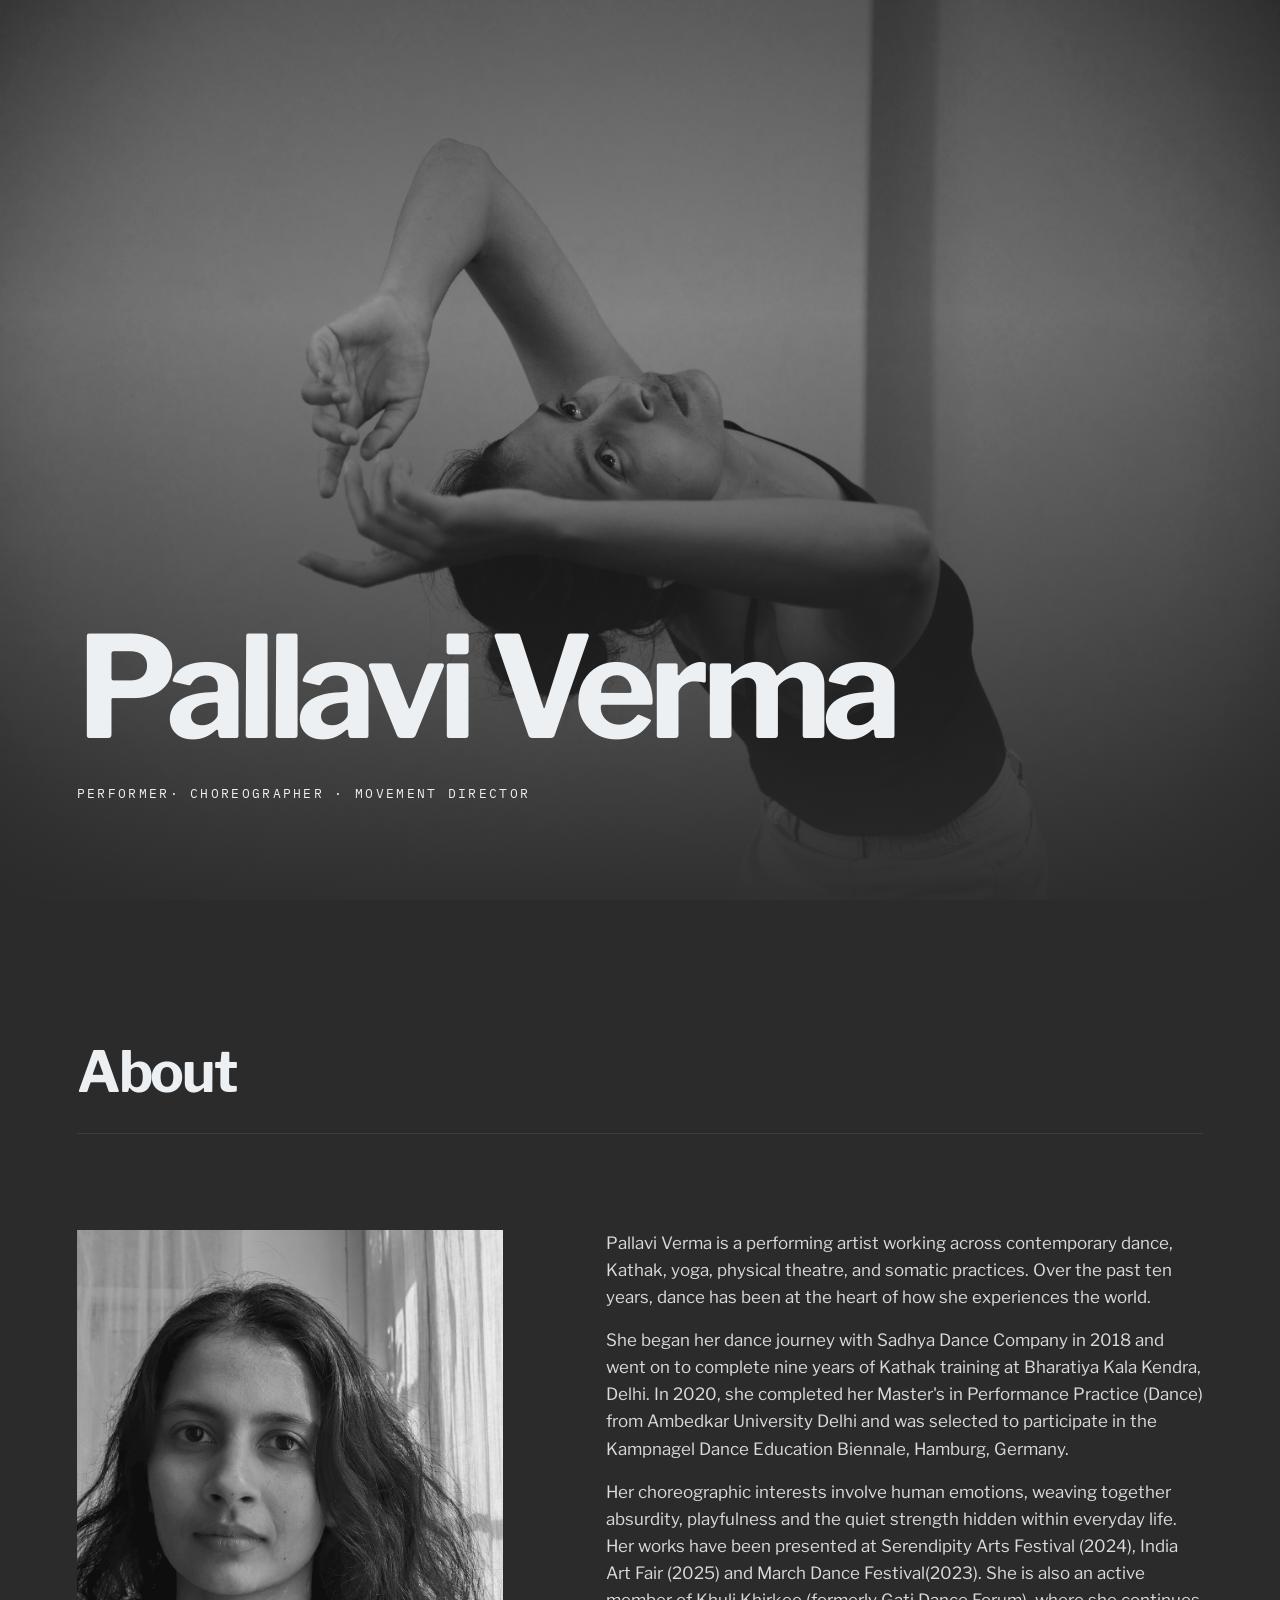
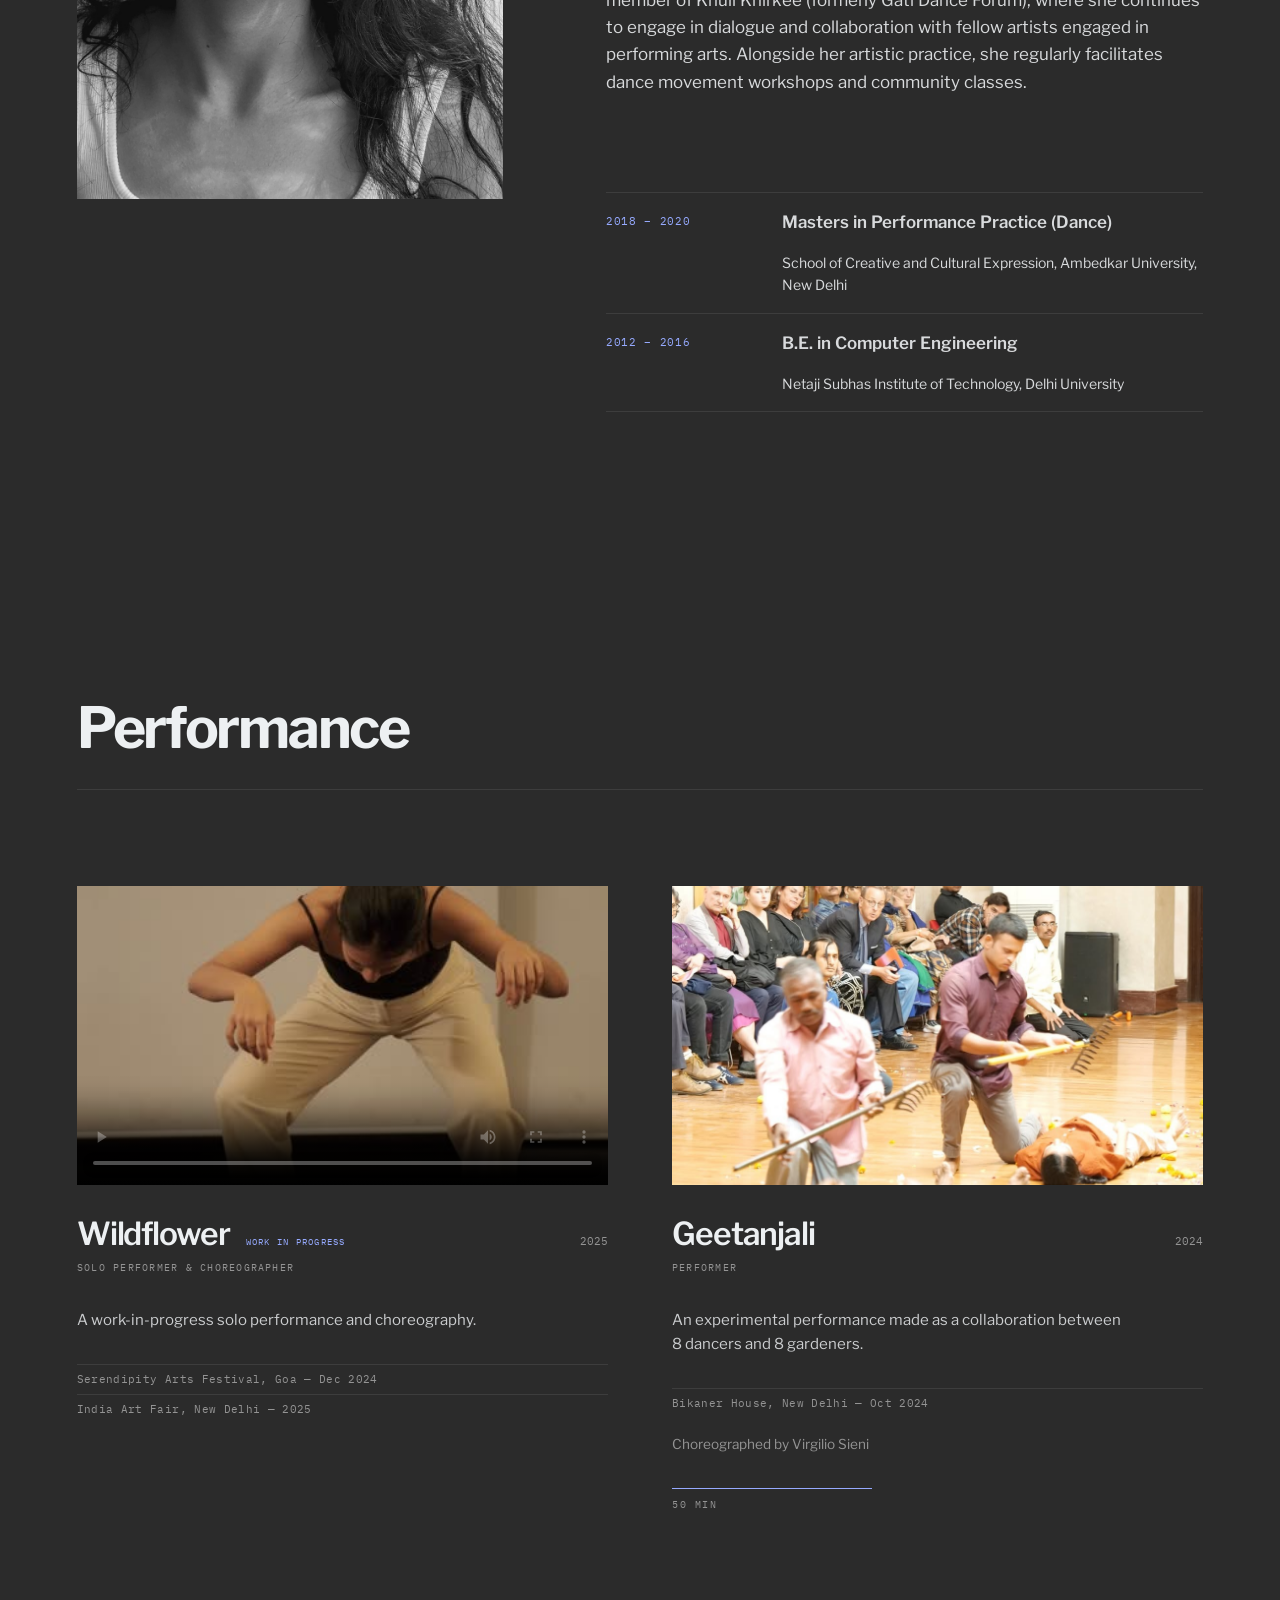
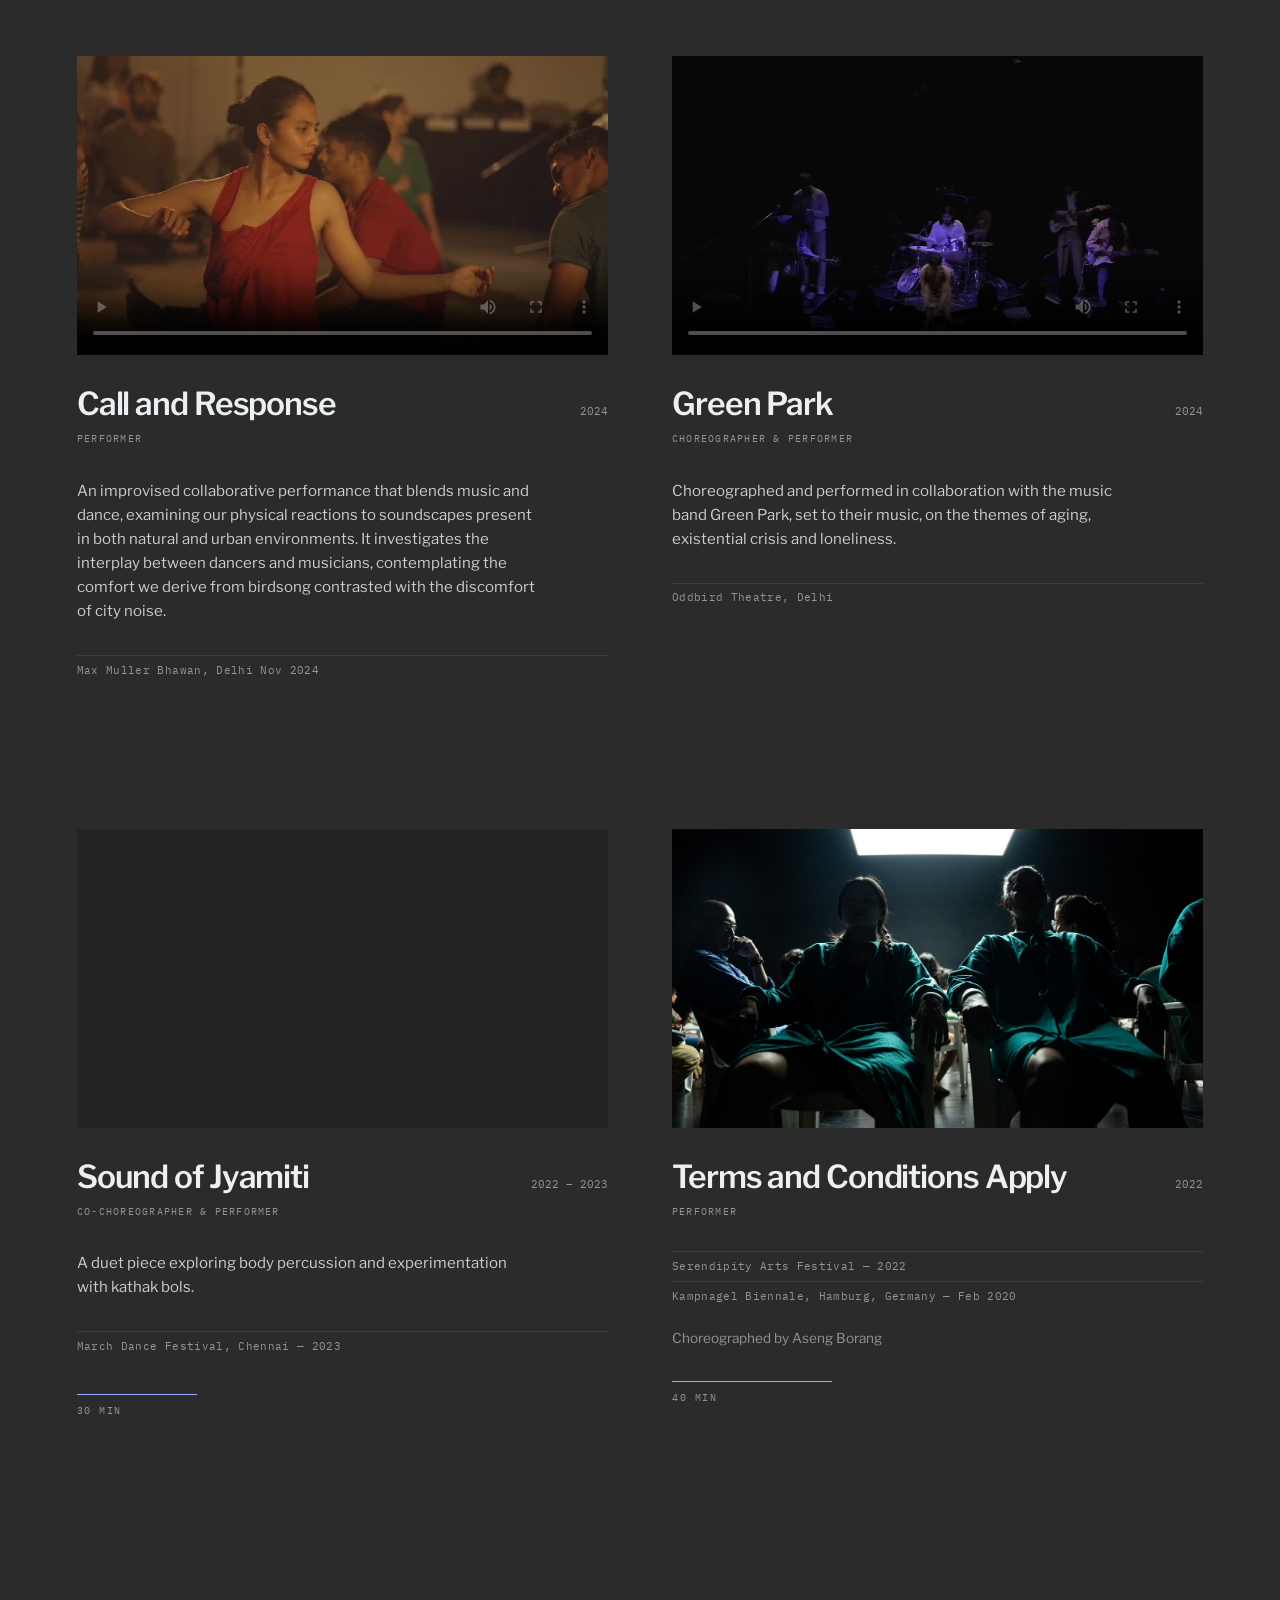
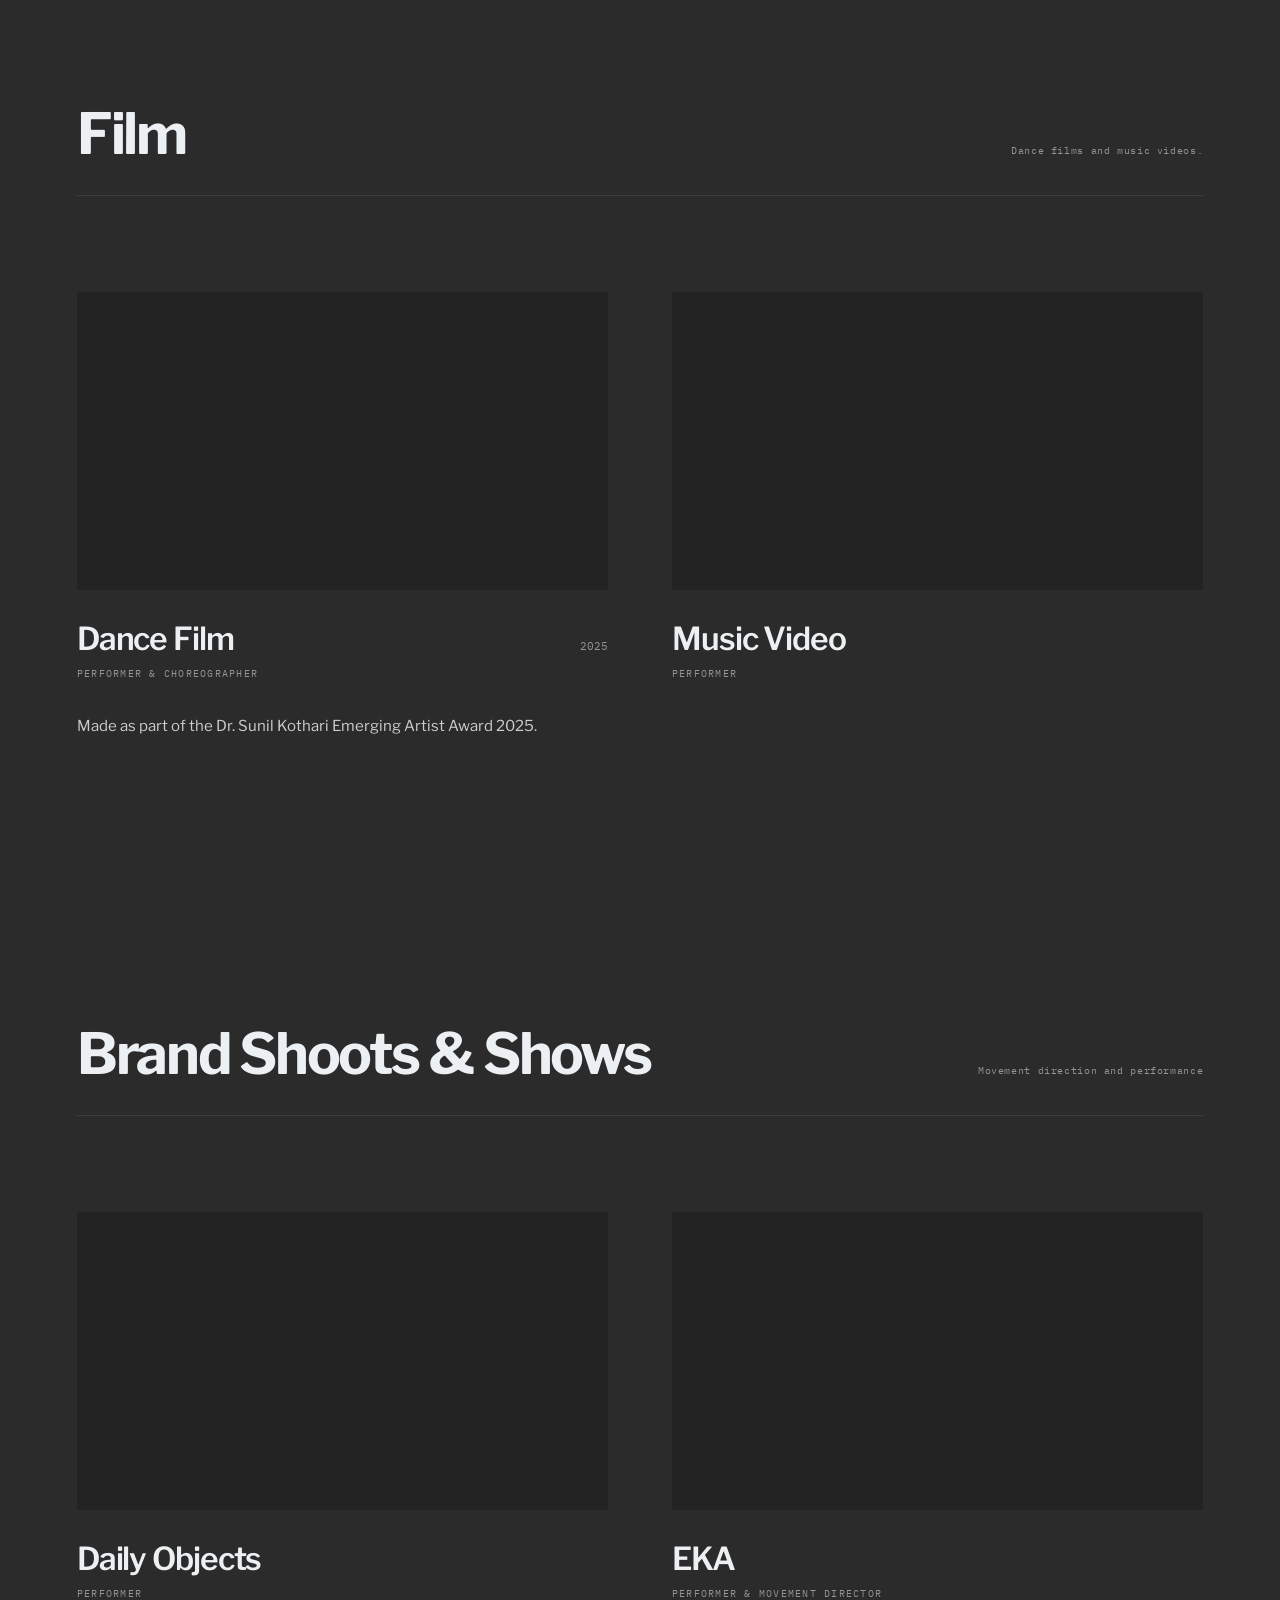
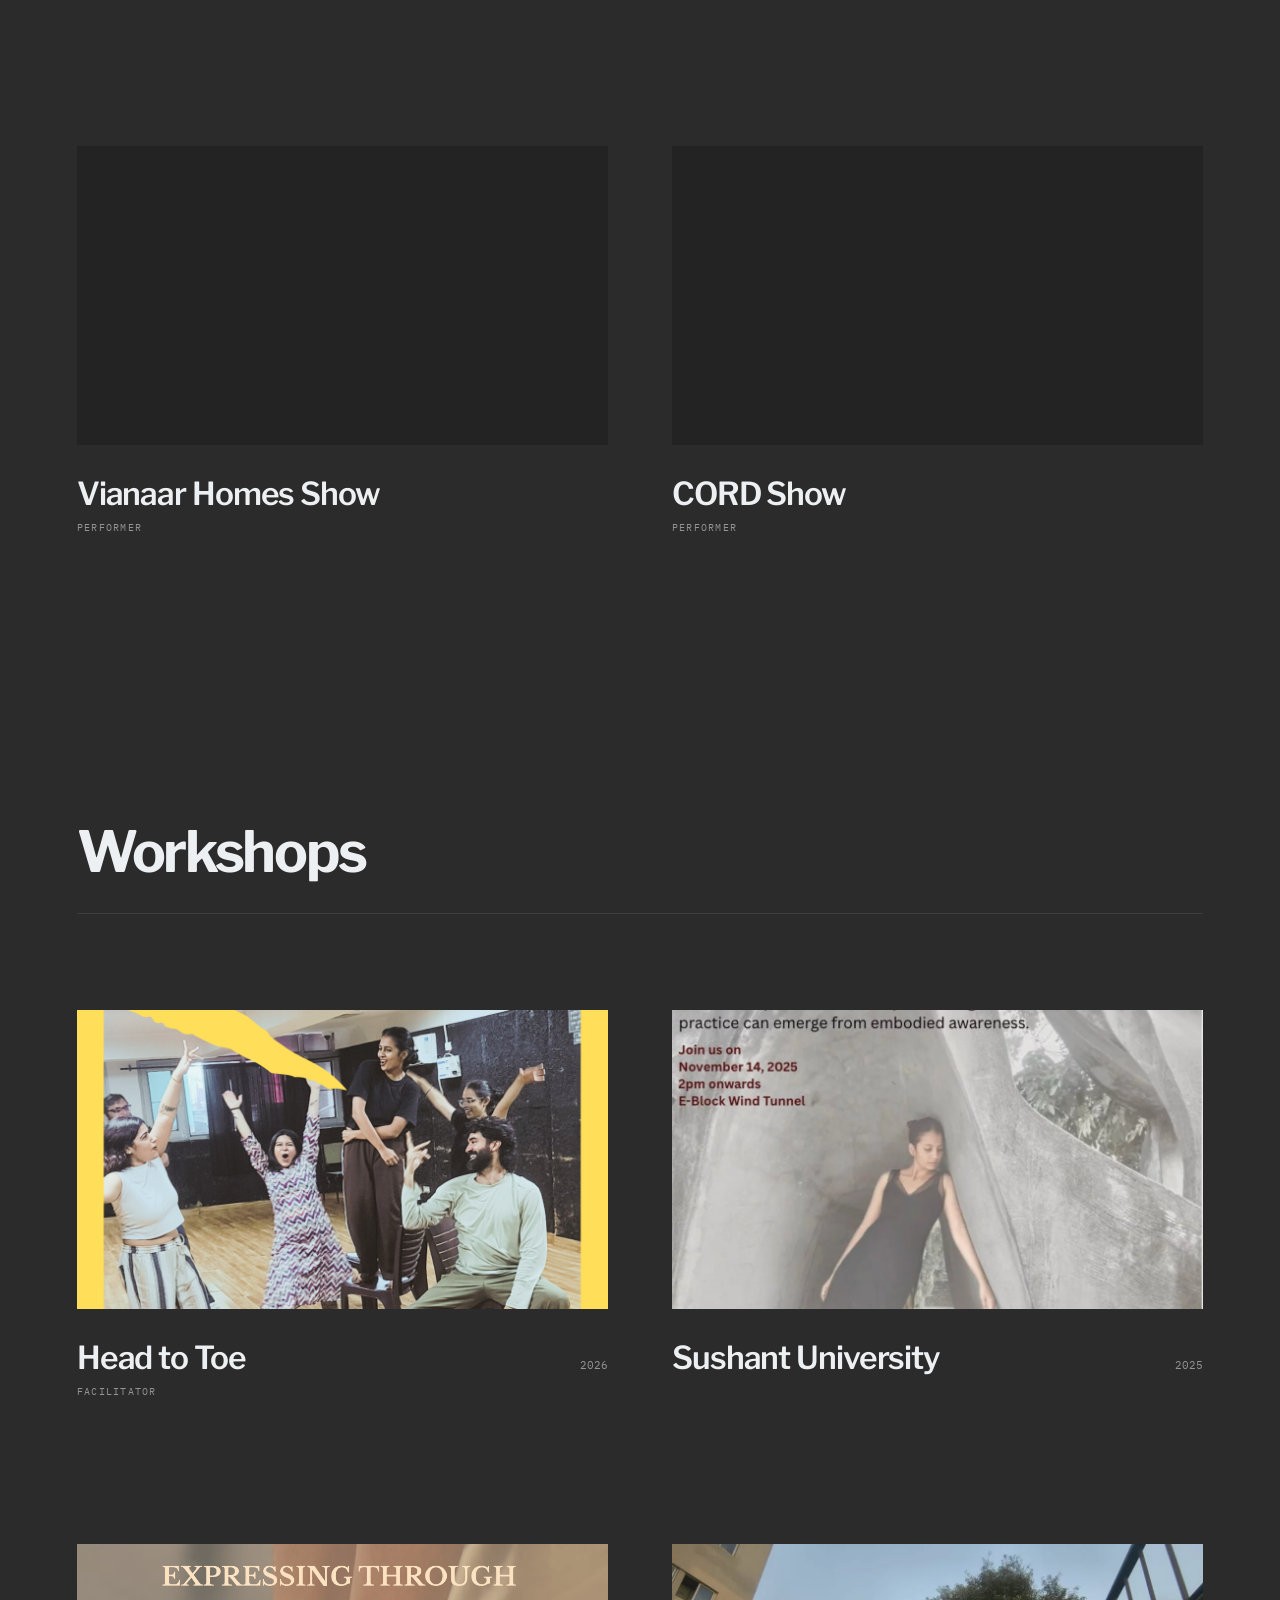
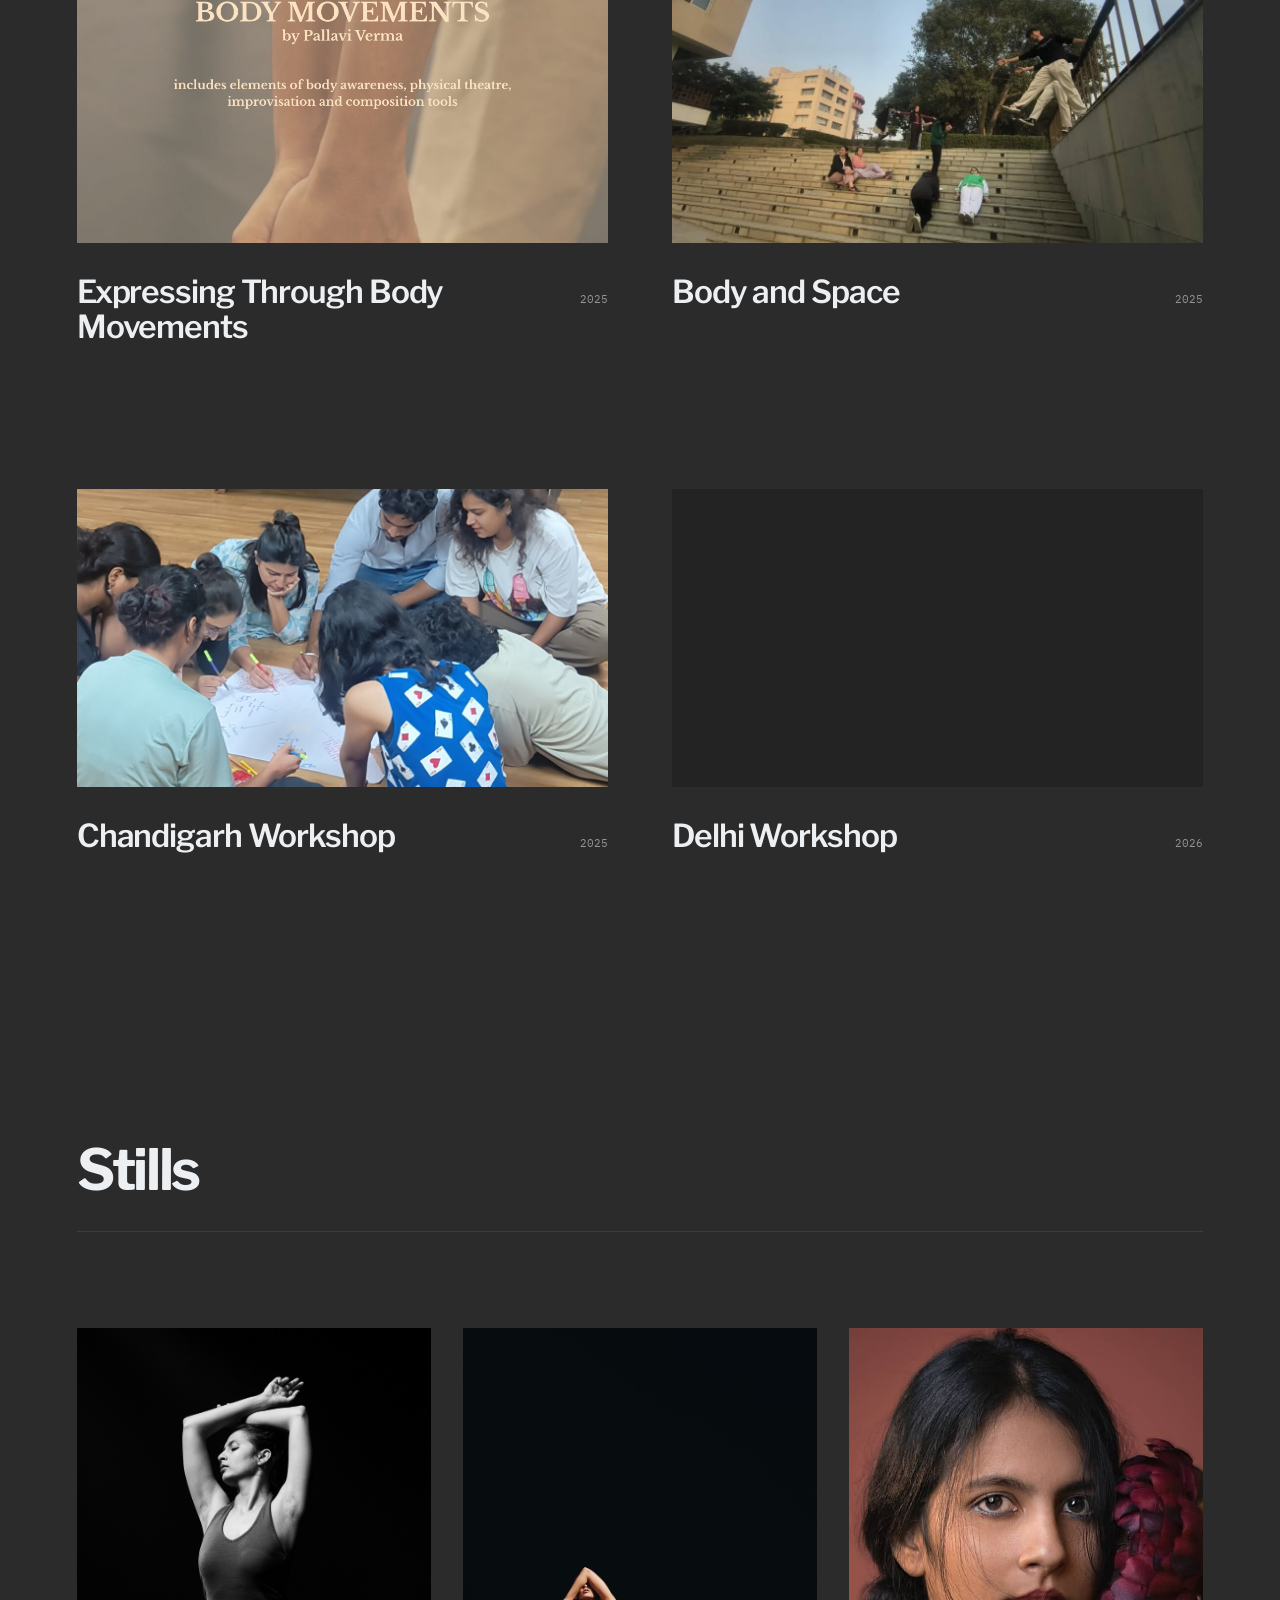
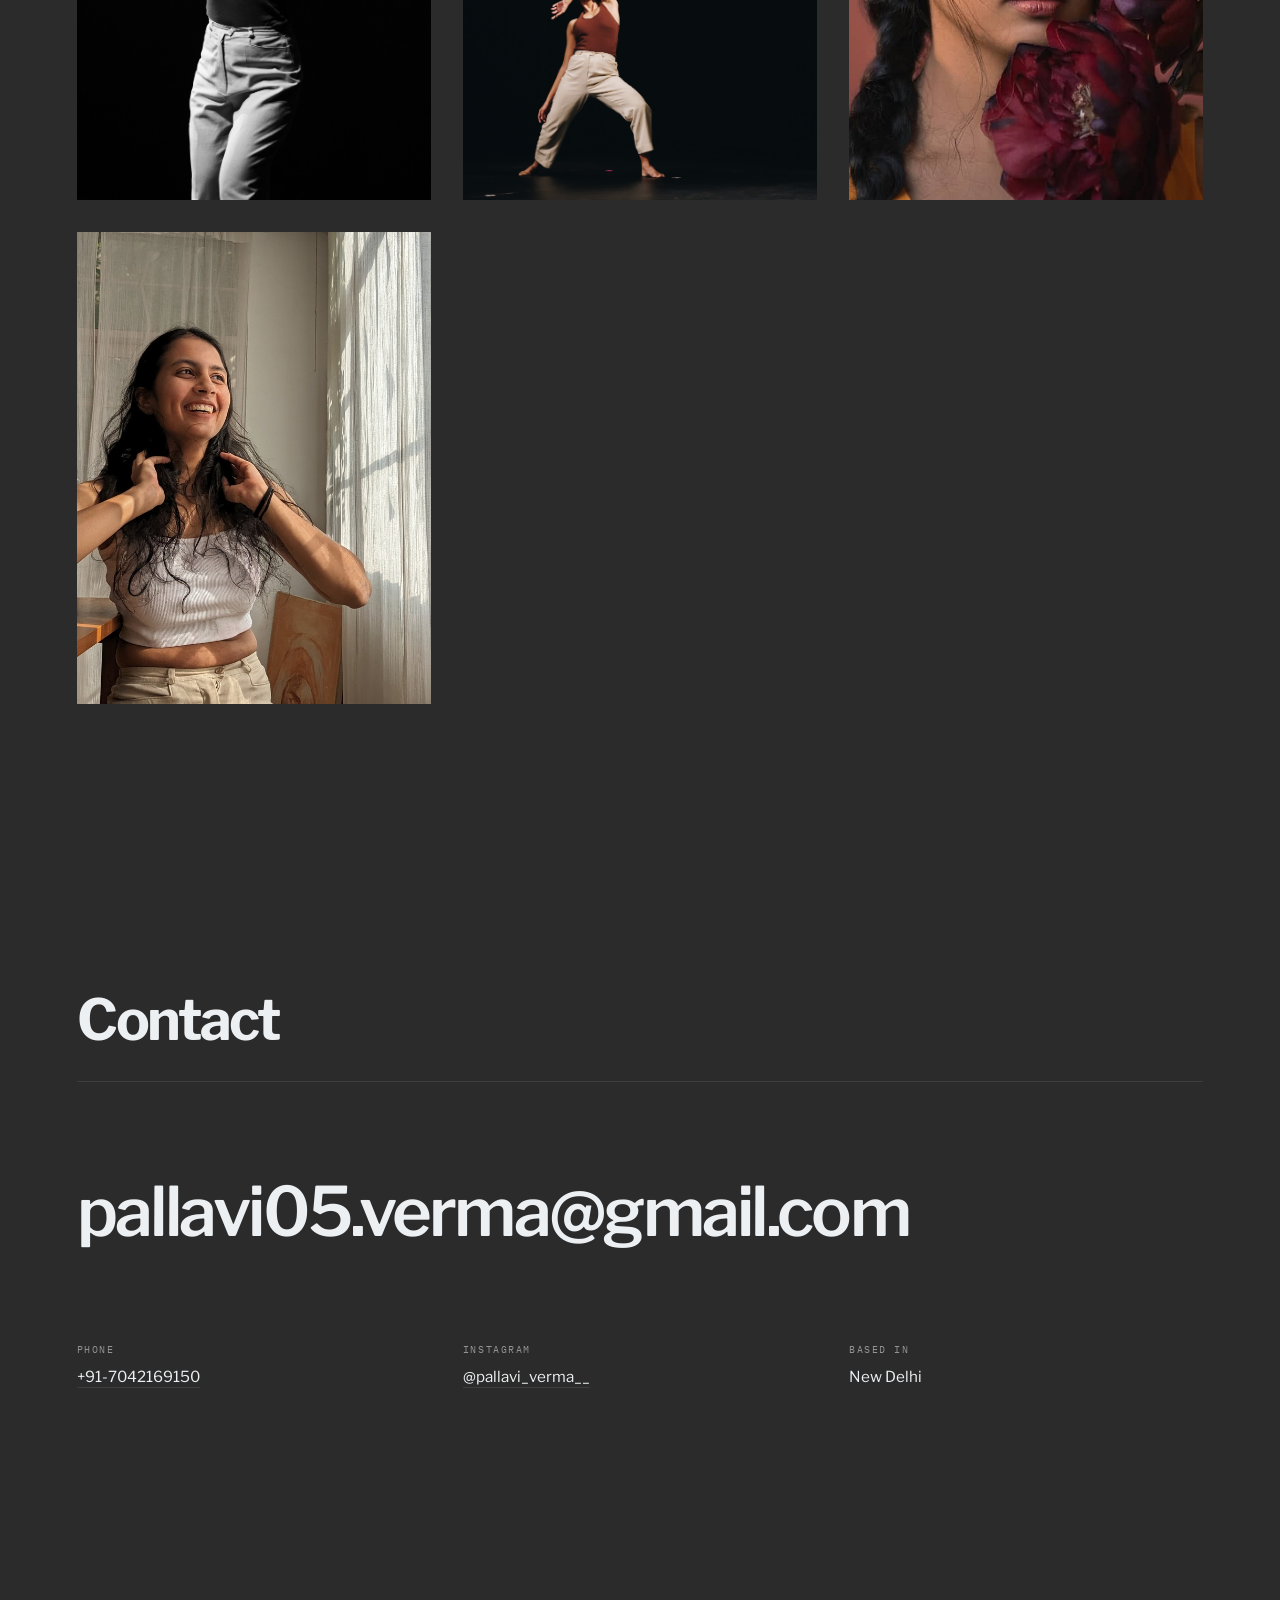
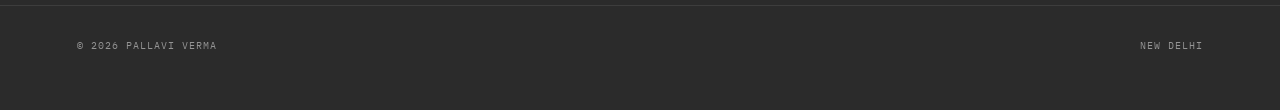
==== index.html @ 11d71dcc "Rebuild site [skip ci]" ====
<!doctype html>
<html lang="en">
<head>
<meta charset="utf-8">
<meta name="viewport" content="width=device-width, initial-scale=1">
<title>Pallavi Verma — Performer· Choreographer · Movement Director</title>
<meta name="description" content="Pallavi Verma is a dance performer, choreographer and movement director based in New Delhi, working across contemporary dance, kathak, physical theatre, yoga and somatics — on stage, screen and site.">
<meta name="author" content="Pallavi Verma">
<link rel="canonical" href="https://pallavi05.github.io/pallaviverma">
<meta property="og:title" content="Pallavi Verma — Performer· Choreographer · Movement Director">
<meta property="og:description" content="Pallavi Verma is a dance performer, choreographer and movement director based in New Delhi, working across contemporary dance, kathak, physical theatre, yoga and somatics — on stage, screen and site.">
<meta property="og:type" content="website">
<meta property="og:site_name" content="Pallavi Verma">
<meta property="og:url" content="https://pallavi05.github.io/pallaviverma">
<meta property="og:image" content="https://pallavi05.github.io/pallaviverma/assets/img/portrait.jpg">
<meta name="twitter:card" content="summary_large_image">
<meta name="twitter:title" content="Pallavi Verma — Performer· Choreographer · Movement Director">
<meta name="twitter:description" content="Pallavi Verma is a dance performer, choreographer and movement director based in New Delhi, working across contemporary dance, kathak, physical theatre, yoga and somatics — on stage, screen and site.">
<meta name="twitter:image" content="https://pallavi05.github.io/pallaviverma/assets/img/portrait.jpg">
<script type="application/ld+json">{"@context":"https://schema.org","@type":"Person","name":"Pallavi Verma","jobTitle":["Performer","Choreographer","Movement Director"],"description":"Pallavi Verma is a dance performer, choreographer and movement director based in New Delhi, working across contemporary dance, kathak, physical theatre, yoga and somatics — on stage, screen and site.","url":"https://pallavi05.github.io/pallaviverma","image":"https://pallavi05.github.io/pallaviverma/assets/img/about.jpg","email":"mailto:pallavi05.verma@gmail.com","telephone":"+91-7042169150","sameAs":["https://www.instagram.com/pallavi_verma__/"],"address":{"@type":"PostalAddress","addressLocality":"New Delhi"},"alumniOf":[{"@type":"CollegeOrUniversity","name":"School of Creative and Cultural Expression, Ambedkar University, New Delhi"},{"@type":"CollegeOrUniversity","name":"Netaji Subhas Institute of Technology, Delhi University"}],"knowsAbout":["Movement practice","Movement direction","Choreography","Contemporary dance","Kathak","Physical theatre","Somatics","Improvisation","Embodied practice","Dance film","Movement research"]}</script>
<link rel="preconnect" href="https://fonts.googleapis.com">
<link rel="preconnect" href="https://fonts.gstatic.com" crossorigin>
<link href="https://fonts.googleapis.com/css2?family=Libre+Franklin:wght@400;600;700;800&family=IBM+Plex+Mono:wght@400;500&display=swap" rel="stylesheet">
<link rel="stylesheet" href="assets/css/styles.css">
</head>
<body>
<a class="skip" href="#main">Skip to content</a>

<main id="main">

<header class="hero">
<div class="hero__media">
<video src="assets/video/hero.mp4" poster="assets/img/portrait.jpg" autoplay loop muted playsinline preload="metadata"></video>
</div>
<div class="hero__text">
<h1>Pallavi Verma</h1>
<p class="hero__role">Performer· Choreographer · Movement Director</p>

</div>
</header>

<section class="section reveal" id="about">
<div class="section__head"><h2>About</h2></div>
<div class="about">
<div class="about__portrait"><img src="assets/img/about.jpg" alt="Pallavi Verma" loading="lazy" decoding="async"></div>
<div class="about__body">
<p>Pallavi Verma is a performing artist working across contemporary dance, Kathak, yoga, physical theatre, and somatic practices. Over the past ten years, dance has been at the heart of how she experiences the world.</p><p>She began her dance journey with Sadhya Dance Company in 2018 and went on to complete nine years of Kathak training at Bharatiya Kala Kendra, Delhi. In 2020, she completed her Master's in Performance Practice (Dance) from Ambedkar University Delhi and was selected to participate in the Kampnagel Dance Education Biennale, Hamburg, Germany.</p><p>Her choreographic interests involve human emotions, weaving together absurdity, playfulness and the quiet strength hidden within everyday life. Her works have been presented at Serendipity Arts Festival (2024), India Art Fair (2025) and March Dance Festival(2023). She is also an active member of Khuli Khirkee (formerly Gati Dance Forum), where she continues to engage in dialogue and collaboration with fellow artists engaged in performing arts. Alongside her artistic practice, she regularly facilitates dance movement workshops and community classes.</p>
<div class="edu">
<div class="edu__row">
<div class="edu__years">2018 – 2020</div>
<div>
<p class="edu__what">Masters in Performance Practice (Dance)</p>
<p class="edu__where">School of Creative and Cultural Expression, Ambedkar University, New Delhi</p>
</div>
</div><div class="edu__row">
<div class="edu__years">2012 – 2016</div>
<div>
<p class="edu__what">B.E. in Computer Engineering</p>
<p class="edu__where">Netaji Subhas Institute of Technology, Delhi University</p>
</div>
</div>
</div>
</div>
</div>
</section>

<section class="section reveal" id="performance">
<div class="section__head">
<h2>Performance</h2>

</div>
<div class="works"><article class="work reveal">
<div class="work__media"><video src="assets/video/wildflower.mp4" poster="assets/img/wildflower.jpg" preload="metadata" controls playsinline></video></div>
<div class="work__head">
<h3 class="work__title"><a href="work/wildflower/">Wildflower</a></h3>
<span class="work__status">Work in progress</span>
<span class="work__year">2025</span>
</div>
<p class="work__role">Solo performer &amp; choreographer</p>
<p class="work__desc">A work-in-progress solo performance and choreography.</p>
<ul class="work__venues"><li>Serendipity Arts Festival, Goa — Dec 2024</li><li>India Art Fair, New Delhi — 2025</li></ul>


</article><article class="work reveal">
<div class="work__media"><img src="assets/img/geetanjali.jpg" alt="Geetanjali" loading="lazy" decoding="async"></div>
<div class="work__head">
<h3 class="work__title"><a href="work/geetanjali/">Geetanjali</a></h3>

<span class="work__year">2024</span>
</div>
<p class="work__role">Performer</p>
<p class="work__desc">An experimental performance made as a collaboration between 8 dancers and 8 gardeners.</p>
<ul class="work__venues"><li>Bikaner House, New Delhi — Oct 2024</li></ul>
<p class="work__credit">Choreographed by Virgilio Sieni</p>
<div class="work__time">
<span class="work__time-rule" style="--mins:200px"></span>
<span class="work__time-label">50 min</span>
</div>
</article><article class="work reveal">
<div class="work__media"><video src="assets/video/call-and-response.mp4" poster="assets/img/call-and-response.jpg" preload="metadata" controls playsinline></video></div>
<div class="work__head">
<h3 class="work__title"><a href="work/call-and-response/">Call and Response</a></h3>

<span class="work__year">2024</span>
</div>
<p class="work__role">Performer</p>
<p class="work__desc">An improvised collaborative performance that blends music and dance, examining our physical reactions to soundscapes present in both natural and urban environments. It investigates the interplay between dancers and musicians, contemplating the comfort we derive from birdsong contrasted with the discomfort of city noise.</p>
<ul class="work__venues"><li>Max Muller Bhawan, Delhi Nov 2024</li></ul>


</article><article class="work reveal">
<div class="work__media"><video src="assets/video/green-park.mp4" poster="assets/img/green-park.jpg" preload="metadata" controls playsinline></video></div>
<div class="work__head">
<h3 class="work__title"><a href="work/green-park/">Green Park</a></h3>

<span class="work__year">2024</span>
</div>
<p class="work__role">Choreographer &amp; performer</p>
<p class="work__desc">Choreographed and performed in collaboration with the music band Green Park, set to their music, on the themes of aging, existential crisis and loneliness.</p>
<ul class="work__venues"><li>Oddbird Theatre, Delhi</li></ul>


</article><article class="work reveal">
<div class="work__media"><iframe src="https://www.youtube-nocookie.com/embed/eK164lXf50k" title="Sound of Jyamiti" loading="lazy" allow="accelerometer; clipboard-write; encrypted-media; gyroscope; picture-in-picture; web-share" allowfullscreen></iframe></div>
<div class="work__head">
<h3 class="work__title"><a href="work/sound-of-jyamiti/">Sound of Jyamiti</a></h3>

<span class="work__year">2022 – 2023</span>
</div>
<p class="work__role">Co-choreographer &amp; performer</p>
<p class="work__desc">A duet piece exploring body percussion and experimentation with kathak bols.</p>
<ul class="work__venues"><li>March Dance Festival, Chennai — 2023</li></ul>

<div class="work__time">
<span class="work__time-rule" style="--mins:120px"></span>
<span class="work__time-label">30 min</span>
</div>
</article><article class="work reveal">
<div class="work__media"><img src="assets/img/terms-and-conditions.jpg" alt="Terms and Conditions Apply" loading="lazy" decoding="async"></div>
<div class="work__head">
<h3 class="work__title"><a href="work/terms-and-conditions-apply/">Terms and Conditions Apply</a></h3>

<span class="work__year">2022</span>
</div>
<p class="work__role">Performer</p>

<ul class="work__venues"><li>Serendipity Arts Festival — 2022</li><li>Kampnagel Biennale, Hamburg, Germany — Feb 2020</li></ul>
<p class="work__credit">Choreographed by Aseng Borang</p>
<div class="work__time">
<span class="work__time-rule" style="--mins:160px"></span>
<span class="work__time-label">40 min</span>
</div>
</article></div>
</section><section class="section reveal" id="film">
<div class="section__head">
<h2>Film</h2>
<p class="section__note">Dance films and music videos.</p>
</div>
<div class="works"><article class="work reveal">
<div class="work__media"><iframe src="https://www.youtube-nocookie.com/embed/XS4ITeMg4L4" title="Dance Film" loading="lazy" allow="accelerometer; clipboard-write; encrypted-media; gyroscope; picture-in-picture; web-share" allowfullscreen></iframe></div>
<div class="work__head">
<h3 class="work__title"><a href="work/dance-film-sunil-kothari-award/">Dance Film</a></h3>

<span class="work__year">2025</span>
</div>
<p class="work__role">Performer &amp; Choreographer</p>
<p class="work__desc">Made as part of the Dr. Sunil Kothari Emerging Artist Award 2025.</p>



</article><article class="work reveal">
<div class="work__media"><iframe src="https://www.youtube-nocookie.com/embed/FwmH0qNqr0k" title="Music Video" loading="lazy" allow="accelerometer; clipboard-write; encrypted-media; gyroscope; picture-in-picture; web-share" allowfullscreen></iframe></div>
<div class="work__head">
<h3 class="work__title">Music Video</h3>


</div>
<p class="work__role">Performer</p>




</article></div>
</section><section class="section reveal" id="commercial">
<div class="section__head">
<h2>Brand Shoots &amp; Shows</h2>
<p class="section__note">Movement direction and performance </p>
</div>
<div class="works"><article class="work reveal">
<div class="work__media"><iframe src="https://www.youtube-nocookie.com/embed/shfNGOcC37A" title="Daily Objects" loading="lazy" allow="accelerometer; clipboard-write; encrypted-media; gyroscope; picture-in-picture; web-share" allowfullscreen></iframe></div>
<div class="work__head">
<h3 class="work__title">Daily Objects</h3>


</div>
<p class="work__role">Performer</p>




</article><article class="work reveal">
<div class="work__media"><iframe src="https://www.youtube-nocookie.com/embed/m7OLAy4HkMo" title="EKA" loading="lazy" allow="accelerometer; clipboard-write; encrypted-media; gyroscope; picture-in-picture; web-share" allowfullscreen></iframe></div>
<div class="work__head">
<h3 class="work__title">EKA</h3>


</div>
<p class="work__role">Performer &amp; Movement Director</p>




</article><article class="work reveal">
<div class="work__media"><iframe src="https://www.youtube-nocookie.com/embed/xubYF69eSUo" title="Vianaar Homes Show" loading="lazy" allow="accelerometer; clipboard-write; encrypted-media; gyroscope; picture-in-picture; web-share" allowfullscreen></iframe></div>
<div class="work__head">
<h3 class="work__title">Vianaar Homes Show</h3>


</div>
<p class="work__role">Performer</p>




</article><article class="work reveal">
<div class="work__media"><iframe src="https://www.youtube-nocookie.com/embed/6NW_jKoXL5s" title="CORD Show" loading="lazy" allow="accelerometer; clipboard-write; encrypted-media; gyroscope; picture-in-picture; web-share" allowfullscreen></iframe></div>
<div class="work__head">
<h3 class="work__title">CORD Show</h3>


</div>
<p class="work__role">Performer</p>




</article></div>
</section><section class="section reveal" id="workshops">
<div class="section__head">
<h2>Workshops</h2>

</div>
<div class="works"><article class="work reveal">
<div class="work__media"><img src="assets/img/headtotoeworkshop.png" alt="Head to Toe " loading="lazy" decoding="async"></div>
<div class="work__head">
<h3 class="work__title">Head to Toe </h3>

<span class="work__year">2026</span>
</div>
<p class="work__role">Facilitator</p>




</article><article class="work reveal">
<div class="work__media"><img src="assets/img/sushant-university-poster.jpg" alt="Sushant University" loading="lazy" decoding="async"></div>
<div class="work__head">
<h3 class="work__title">Sushant University</h3>

<span class="work__year">2025</span>
</div>





</article><article class="work reveal">
<div class="work__media"><img src="assets/img/expressing.png" alt="Expressing Through Body Movements" loading="lazy" decoding="async"></div>
<div class="work__head">
<h3 class="work__title">Expressing Through Body Movements</h3>

<span class="work__year">2025</span>
</div>





</article><article class="work reveal">
<div class="work__media"><img src="assets/img/583167514-18029276066746211-4552865055773672981-n.webp" alt="Body and Space" loading="lazy" decoding="async"></div>
<div class="work__head">
<h3 class="work__title">Body and Space</h3>

<span class="work__year">2025</span>
</div>





</article><article class="work reveal">
<div class="work__media"><img src="assets/img/select-1.jpg" alt="Chandigarh Workshop " loading="lazy" decoding="async"></div>
<div class="work__head">
<h3 class="work__title">Chandigarh Workshop </h3>

<span class="work__year">2025</span>
</div>





</article><article class="work reveal">
<div class="work__media"><img src="assets/img/website-workshop1.jpeg" alt="Delhi Workshop" loading="lazy" decoding="async"></div>
<div class="work__head">
<h3 class="work__title">Delhi Workshop</h3>

<span class="work__year">2026</span>
</div>





</article></div>
</section>

<section class="section reveal" id="stills">
<div class="section__head"><h2>Stills</h2></div>
<div class="stills">
<button class="still" type="button" aria-label="View photo 1 of 4 full screen"><img src="assets/img/still-01.jpg" alt="Pallavi Verma in performance" loading="lazy" decoding="async"></button><button class="still" type="button" aria-label="View photo 2 of 4 full screen"><img src="assets/img/still-02.jpg" alt="Pallavi Verma in performance" loading="lazy" decoding="async"></button><button class="still" type="button" aria-label="View photo 3 of 4 full screen"><img src="assets/img/still-03.jpg" alt="Pallavi Verma in performance" loading="lazy" decoding="async"></button><button class="still" type="button" aria-label="View photo 4 of 4 full screen"><img src="assets/img/still-04.jpg" alt="Pallavi Verma in performance" loading="lazy" decoding="async"></button>
</div>
</section>

<section class="section reveal" id="contact">
<div class="section__head"><h2>Contact</h2></div>
<a class="contact__email" href="mailto:pallavi05.verma@gmail.com">pallavi05.verma@gmail.com</a>
<dl class="contact__rest">
<div><dt>Phone</dt><dd><a href="tel:+91-7042169150">+91-7042169150</a></dd></div>
<div><dt>Instagram</dt><dd><a href="https://www.instagram.com/pallavi_verma__/" rel="me noopener">@pallavi_verma__</a></dd></div>
<div><dt>Based in</dt><dd>New Delhi</dd></div>
</dl>
</section>

</main>

<div class="lb" id="lb" hidden>
<button class="lb__close" type="button" aria-label="Close">Close ✕</button>
<button class="lb__prev" type="button" aria-label="Previous photo">←</button>
<img class="lb__img" id="lbImg" alt="">
<button class="lb__next" type="button" aria-label="Next photo">→</button>
<span class="lb__count" id="lbCount"></span>
</div>
<script>
(function () {
  var lb = document.getElementById("lb");
  var imgEl = document.getElementById("lbImg");
  var countEl = document.getElementById("lbCount");
  var thumbs = Array.prototype.slice.call(document.querySelectorAll(".still"));
  if (!lb || !thumbs.length) return;
  var cur = 0, lastFocus = null;
  function show(i) {
    cur = (i + thumbs.length) % thumbs.length;
    var im = thumbs[cur].querySelector("img");
    imgEl.src = im.currentSrc || im.src;
    imgEl.alt = im.alt;
    countEl.textContent = (cur + 1) + " / " + thumbs.length;
  }
  function open(i) {
    lastFocus = document.activeElement;
    show(i);
    lb.hidden = false;
    document.body.style.overflow = "hidden";
    lb.querySelector(".lb__close").focus();
  }
  function close() {
    lb.hidden = true;
    document.body.style.overflow = "";
    if (lastFocus) lastFocus.focus();
  }
  thumbs.forEach(function (b, i) { b.addEventListener("click", function () { open(i); }); });
  lb.addEventListener("click", function (e) {
    if (e.target.closest(".lb__prev")) return show(cur - 1);
    if (e.target.closest(".lb__next")) return show(cur + 1);
    if (e.target === lb || e.target.closest(".lb__close")) return close();
  });
  document.addEventListener("keydown", function (e) {
    if (lb.hidden) return;
    if (e.key === "Escape") close();
    else if (e.key === "ArrowLeft") show(cur - 1);
    else if (e.key === "ArrowRight") show(cur + 1);
  });
})();
</script>
<footer class="foot">
<span>© 2026 Pallavi Verma</span>
<span>New Delhi</span>
</footer>
<script>
(function () {
  if (window.matchMedia("(prefers-reduced-motion: reduce)").matches) return;
  var els = document.querySelectorAll(".reveal");
  var io = new IntersectionObserver(function (entries) {
    entries.forEach(function (e) {
      if (!e.isIntersecting) return;
      e.target.classList.add("in");
      io.unobserve(e.target);
    });
  }, { rootMargin: "0px 0px -12% 0px" });
  els.forEach(function (el) { io.observe(el); });
})();
</script>
</body>
</html>
---- assets/css/styles.css ----
/* Pallavi Verma
   ground #2b2b2b · text #edf0f2 · muted #949494 · accent #96aaff
   Palette and type carried over from the original site. */

:root {
  --ground: #2b2b2b;
  --well: #232323;
  --line: #3d3d3d;
  --text: #edf0f2;
  --muted: #949494;
  --accent: #96aaff;

  --display: "Libre Franklin", "Franklin Gothic", Helvetica, Arial, sans-serif;
  --body: "Libre Franklin", Helvetica, Arial, sans-serif;
  --mono: "IBM Plex Mono", ui-monospace, "SF Mono", Menlo, monospace;

  /* one spacing scale, used everywhere. nothing is spaced by eye. */
  --s-1: 0.5rem;
  --s-2: 1rem;
  --s-3: 2rem;
  --s-4: 3.5rem;
  --s-5: 6rem;
  --s-6: clamp(7rem, 16vh, 12rem);   /* between sections */
  --s-7: clamp(10rem, 24vh, 18rem);  /* the big breaks */

  --gutter: clamp(1.5rem, 6vw, 7rem);
  --measure: 58ch;
}

*, *::before, *::after { box-sizing: border-box; }

body {
  margin: 0;
  background: var(--ground);
  color: var(--text);
  font-family: var(--body);
  font-size: clamp(0.95rem, 0.9rem + 0.2vw, 1.0625rem);
  line-height: 1.6;
  -webkit-font-smoothing: antialiased;
  text-rendering: optimizeLegibility;
}

img, video { display: block; max-width: 100%; height: auto; }
a { color: inherit; }

a:focus-visible, button:focus-visible {
  outline: 1px solid var(--accent);
  outline-offset: 4px;
}

.skip {
  position: absolute; left: -9999px;
  background: var(--accent); color: #14161c;
  padding: var(--s-1) var(--s-2); z-index: 100; font-weight: 600;
}
.skip:focus { left: var(--s-2); top: var(--s-2); }

/* ---------------- hero: full bleed, nothing on it but her name ---------------- */

.hero {
  position: relative;
  height: 100svh; min-height: 32rem;
  display: flex; align-items: flex-end;
  overflow: hidden;
}
.hero__media { position: absolute; inset: 0; }
.hero__media video, .hero__media img {
  width: 100%; height: 100%; object-fit: cover;
  filter: grayscale(1) contrast(1.04);
}
.hero__media::after {
  content: ""; position: absolute; inset: 0;
  background: linear-gradient(180deg, rgba(43,43,43,.30) 0%, rgba(43,43,43,0) 35%, rgba(43,43,43,.55) 78%, rgba(43,43,43,.92) 100%);
}
.hero__text {
  position: relative;
  width: 100%;
  padding: 0 var(--gutter) var(--s-5);
}
.hero h1 {
  font-family: var(--display);
  font-weight: 700;
  font-size: clamp(3rem, 11vw, 9.5rem);
  line-height: 0.9;
  letter-spacing: -0.055em;
  margin: 0;
}
.hero__role {
  font-family: var(--mono);
  font-size: clamp(0.68rem, 0.6rem + 0.35vw, 0.8rem);
  letter-spacing: 0.18em;
  text-transform: uppercase;
  color: var(--text);
  margin: var(--s-3) 0 0;
}
.hero__caption {
  position: absolute;
  right: var(--gutter); bottom: var(--s-5);
  font-family: var(--mono); font-size: 0.65rem; letter-spacing: 0.1em;
  color: var(--muted); text-align: right; margin: 0;
  max-width: 16ch;
}
@media (max-width: 860px) { .hero__caption { display: none; } }

/* ---------------- section frame ---------------- */

.section {
  padding: var(--s-6) var(--gutter);
  max-width: 96rem;
  margin: 0 auto;
}

.section__head {
  display: flex; align-items: baseline; gap: var(--s-3);
  padding-bottom: var(--s-3);
  border-bottom: 1px solid var(--line);
  margin-bottom: var(--s-5);
}
.section__head h2 {
  font-family: var(--display);
  font-weight: 700;
  font-size: clamp(2rem, 1.3rem + 2.8vw, 3.75rem);
  letter-spacing: -0.04em;
  line-height: 1;
  color: var(--text);
  margin: 0;
}
.section__note {
  font-family: var(--mono); font-size: 0.65rem; letter-spacing: 0.06em;
  color: var(--muted); margin: 0 0 0 auto; text-align: right;
}
@media (max-width: 700px) { .section__note { display: none; } }

/* ---------------- about ---------------- */

.about {
  display: grid;
  grid-template-columns: minmax(0, 5fr) minmax(0, 7fr);
  gap: var(--s-5) clamp(3rem, 8vw, 8rem);
  align-items: start;
}
.about__portrait img {
  width: 100%; aspect-ratio: 3 / 4; object-fit: cover;
  filter: grayscale(1) contrast(1.04);
}
.about__body p {
  max-width: var(--measure);
  margin: 0 0 var(--s-2);
  color: #d8dadc;
}
.about__body p:last-of-type { margin-bottom: 0; }

.edu { margin-top: var(--s-5); }
.edu__row {
  display: grid; grid-template-columns: 9rem 1fr; gap: var(--s-3);
  padding: var(--s-2) 0;
  border-top: 1px solid var(--line);
}
.edu__row:last-child { border-bottom: 1px solid var(--line); }
.edu__years {
  font-family: var(--mono); font-size: 0.7rem; letter-spacing: 0.06em;
  color: var(--accent); padding-top: 0.25rem;
}
.edu__what { font-weight: 600; margin: 0 0 0.15rem; }
.edu__where { color: var(--muted); font-size: 0.875rem; margin: 0; }

/* ---------------- work ---------------- */

.works {
  display: grid;
  grid-template-columns: repeat(2, minmax(0, 1fr));
  gap: var(--s-6) clamp(2.5rem, 5vw, 5rem);
}

@media (max-width: 800px) {
  .works { grid-template-columns: 1fr; gap: var(--s-6); }
}

.work { display: flex; flex-direction: column; }

.work__media {
  position: relative;
  aspect-ratio: 16 / 9;
  background: var(--well);
  overflow: hidden;
}
.work__media img, .work__media video { width: 100%; height: 100%; object-fit: cover; }
.work__media iframe { position: absolute; inset: 0; width: 100%; height: 100%; border: 0; }
.work__media img { transition: transform 900ms cubic-bezier(.2,.6,.2,1); }
.work:hover .work__media img { transform: scale(1.02); }

.work__head {
  display: flex; align-items: baseline; gap: var(--s-2);
  margin: var(--s-3) 0 0;
}
.work__title {
  font-family: var(--display);
  font-weight: 600;
  letter-spacing: -0.035em;
  font-size: clamp(1.5rem, 1.1rem + 1.1vw, 2.25rem);
  line-height: 1.1;
  margin: 0;
}
.work__title a { text-decoration: none; }
.work__title a:hover { color: var(--accent); }
.work__year {
  font-family: var(--mono); font-size: 0.7rem; color: var(--muted);
  margin-left: auto; white-space: nowrap; padding-top: 0.35rem;
}
.work__status {
  font-family: var(--mono); font-size: 0.55rem; letter-spacing: 0.14em;
  text-transform: uppercase; color: var(--accent);
  padding-top: 0.4rem;
}
.work__role {
  font-family: var(--mono); font-size: 0.65rem; letter-spacing: 0.12em;
  text-transform: uppercase; color: var(--muted);
  margin: var(--s-1) 0 0;
}
.work__desc {
  margin: var(--s-3) 0 0;
  max-width: 46ch;
  color: #cbcdcf;
  font-size: 0.94rem;
}
.work__venues { list-style: none; margin: var(--s-3) 0 0; padding: 0; }
.work__venues li {
  font-family: var(--mono); font-size: 0.7rem; letter-spacing: 0.03em;
  color: var(--muted); padding: 0.35rem 0;
  border-top: 1px solid var(--line);
}
.work__credit {
  font-size: 0.85rem; color: var(--muted);
  margin: var(--s-2) 0 0;
}

/* signature — the duration rule.
   Works with a stated running time get a hairline whose LENGTH is that time:
   1 minute = 4px. The only ornament on the page, and it is made of data. */
.work__time { margin-top: var(--s-3); }
.work__time-rule { display: block; height: 1px; background: var(--accent); width: var(--mins); }
.work__time-label {
  font-family: var(--mono); font-size: 0.6rem; letter-spacing: 0.16em;
  text-transform: uppercase; color: var(--muted);
  margin-top: var(--s-1); display: block;
}

/* ---------------- stills ---------------- */

.stills {
  display: grid;
  grid-template-columns: repeat(auto-fit, minmax(min(100%, 17rem), 1fr));
  gap: clamp(1rem, 2.5vw, 2.5rem);
}
.still { display: block; padding: 0; border: 0; background: none; cursor: zoom-in; }
.still:focus-visible { outline: 1px solid var(--accent); outline-offset: 4px; }
.stills img { width: 100%; aspect-ratio: 3 / 4; object-fit: cover; }
.still img { transition: opacity 300ms ease; }
.still:hover img { opacity: 0.85; }

/* ---------------- lightbox ---------------- */

.lb {
  position: fixed; inset: 0; z-index: 60;
  background: rgba(20, 20, 20, 0.96);
  display: flex; align-items: center; justify-content: center;
}
.lb[hidden] { display: none; }
.lb__img {
  max-width: min(92vw, 100rem); max-height: 86vh;
  width: auto; height: auto; object-fit: contain;
}
.lb button {
  position: absolute; z-index: 1;
  background: none; border: 0; cursor: pointer;
  color: var(--text);
  font-family: var(--mono); font-size: 1rem; letter-spacing: 0.08em;
  padding: 1rem;
}
.lb button:hover { color: var(--accent); }
.lb__close { top: 0.5rem; right: 0.75rem; font-size: 0.8rem; text-transform: uppercase; }
.lb__prev { left: 0.25rem; top: 50%; transform: translateY(-50%); font-size: 1.5rem; }
.lb__next { right: 0.25rem; top: 50%; transform: translateY(-50%); font-size: 1.5rem; }
.lb__count {
  position: absolute; bottom: 1rem; left: 50%; transform: translateX(-50%);
  font-family: var(--mono); font-size: 0.65rem; letter-spacing: 0.14em;
  color: var(--muted);
}

/* ---------------- contact ---------------- */

#contact { padding-bottom: var(--s-7); }
.contact__email {
  display: inline-block;
  font-family: var(--display);
  font-weight: 600;
  letter-spacing: -0.04em;
  font-size: clamp(1.5rem, 5.5vw, 4.25rem);
  line-height: 1;
  text-decoration: none;
  margin-bottom: var(--s-5);
  word-break: break-word;
}
.contact__email:hover { color: var(--accent); }

.contact__rest {
  display: grid;
  grid-template-columns: repeat(auto-fit, minmax(min(100%, 13rem), 1fr));
  gap: var(--s-3);
  margin: 0;
}
.contact__rest dt {
  font-family: var(--mono); font-size: 0.6rem; letter-spacing: 0.16em;
  text-transform: uppercase; color: var(--muted);
  margin-bottom: var(--s-1);
}
.contact__rest dd { margin: 0; font-size: 0.95rem; }
.contact__rest dd a { text-decoration: none; border-bottom: 1px solid var(--line); padding-bottom: 1px; }
.contact__rest dd a:hover { color: var(--accent); border-bottom-color: var(--accent); }

.foot {
  padding: var(--s-3) var(--gutter) var(--s-4);
  border-top: 1px solid var(--line);
  font-family: var(--mono); font-size: 0.62rem; letter-spacing: 0.1em;
  text-transform: uppercase; color: var(--muted);
  display: flex; justify-content: space-between; gap: var(--s-2); flex-wrap: wrap;
}

/* ---------------- work detail page ---------------- */

.detail {
  padding: var(--s-5) var(--gutter) var(--s-7);
  max-width: 76rem; margin: 0 auto;
}
.detail__back {
  font-family: var(--mono); font-size: 0.65rem; letter-spacing: 0.16em;
  text-transform: uppercase; color: var(--muted); text-decoration: none;
}
.detail__back:hover { color: var(--accent); }
.detail h1 {
  font-family: var(--display); font-weight: 600; letter-spacing: -0.045em;
  font-size: clamp(2.25rem, 7vw, 5.5rem); line-height: 0.95;
  margin: var(--s-5) 0 var(--s-3);
}
.detail__meta {
  display: flex; gap: var(--s-3); flex-wrap: wrap;
  font-family: var(--mono); font-size: 0.65rem; letter-spacing: 0.12em;
  text-transform: uppercase; color: var(--muted);
  padding-bottom: var(--s-2); border-bottom: 1px solid var(--line);
  margin-bottom: var(--s-5);
}
.detail__media { margin-bottom: var(--s-5); background: var(--well); }
.detail__media iframe { width: 100%; aspect-ratio: 16 / 9; border: 0; display: block; }
.detail__body { max-width: var(--measure); }
.detail__body > p { margin: 0 0 var(--s-2); }
.detail__body h2 {
  font-family: var(--mono); font-weight: 400;
  font-size: 0.6rem; letter-spacing: 0.16em; text-transform: uppercase;
  color: var(--muted);
  margin: var(--s-4) 0 var(--s-2);
}

/* ---------------- reveal ---------------- */

.reveal { opacity: 0; transform: translateY(14px); }
.reveal.in {
  opacity: 1; transform: none;
  transition: opacity 900ms ease, transform 900ms cubic-bezier(.2,.6,.2,1);
}

@media (prefers-reduced-motion: reduce) {
  .reveal, .reveal.in { opacity: 1; transform: none; transition: none; }
  *, *::before, *::after { animation: none !important; transition: none !important; }
}

@media (max-width: 720px) {
  .about { grid-template-columns: 1fr; }
  .edu__row { grid-template-columns: 1fr; gap: var(--s-1); }
}
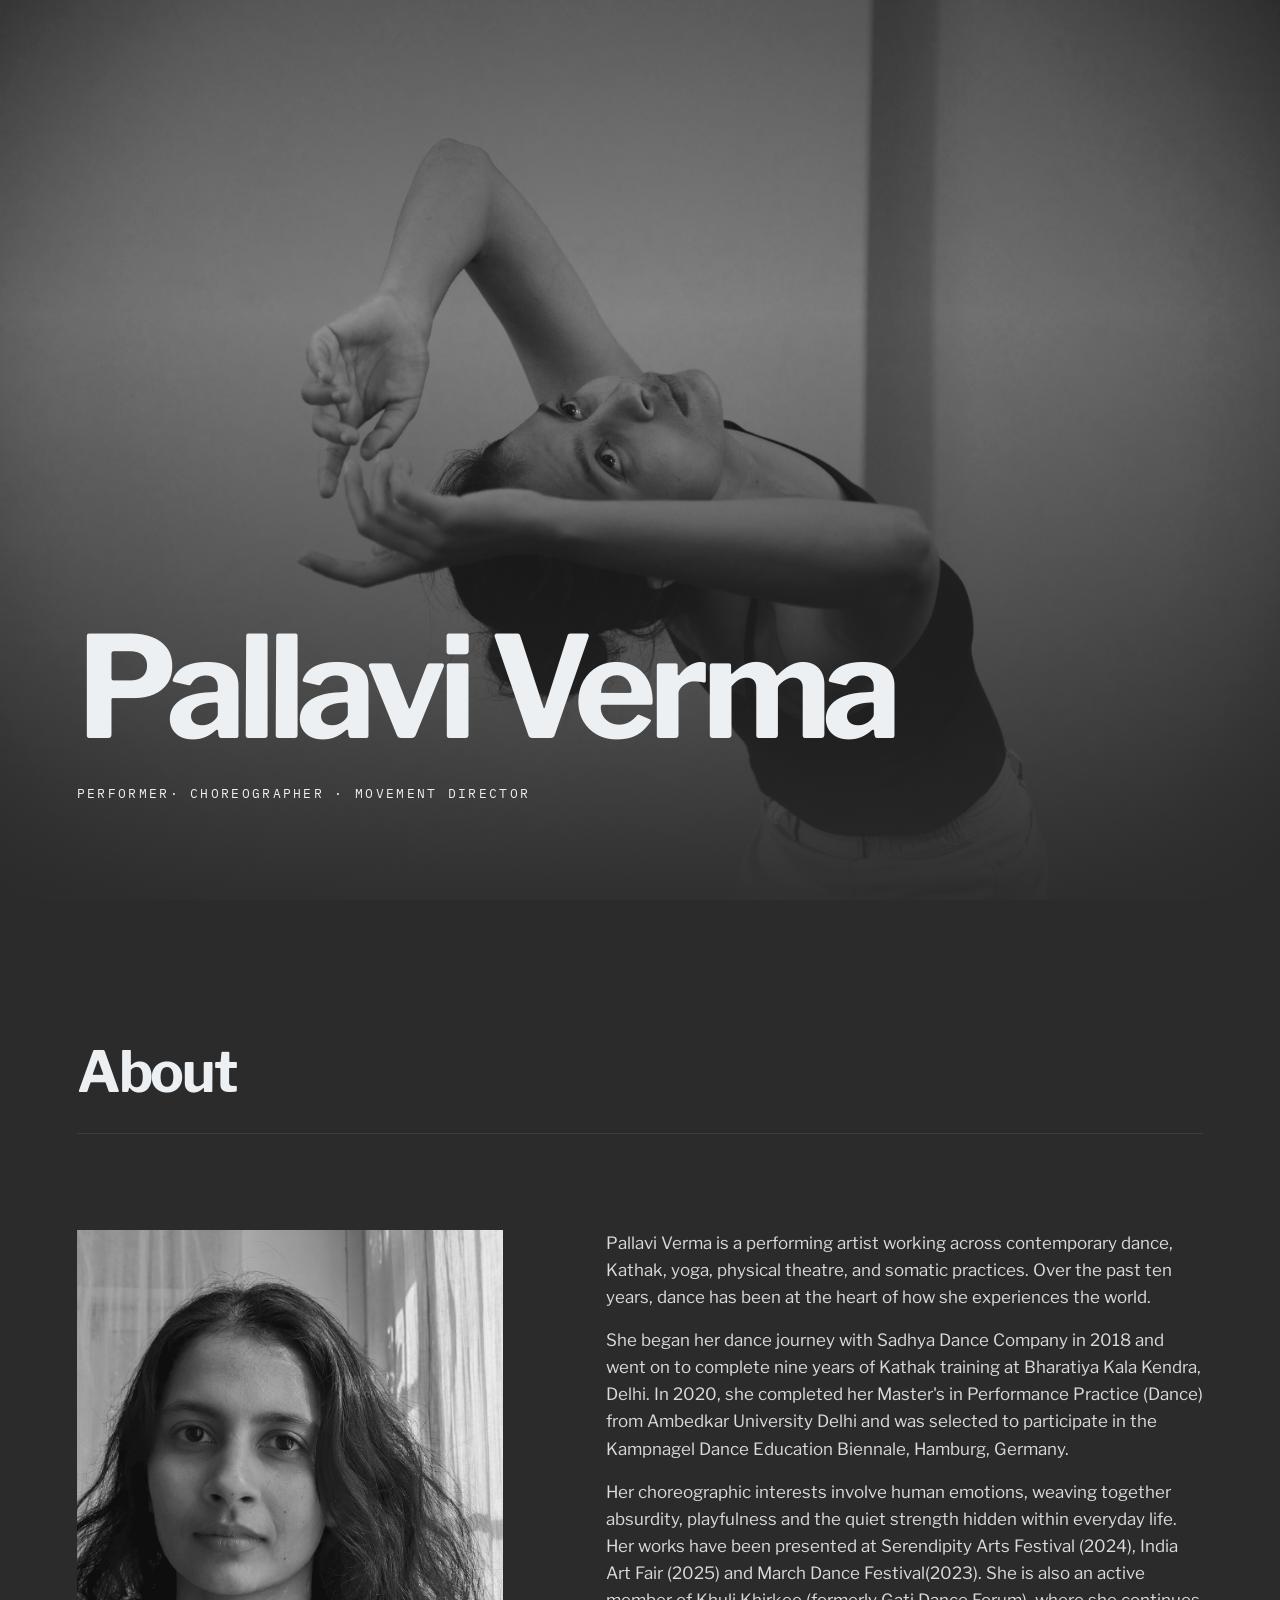
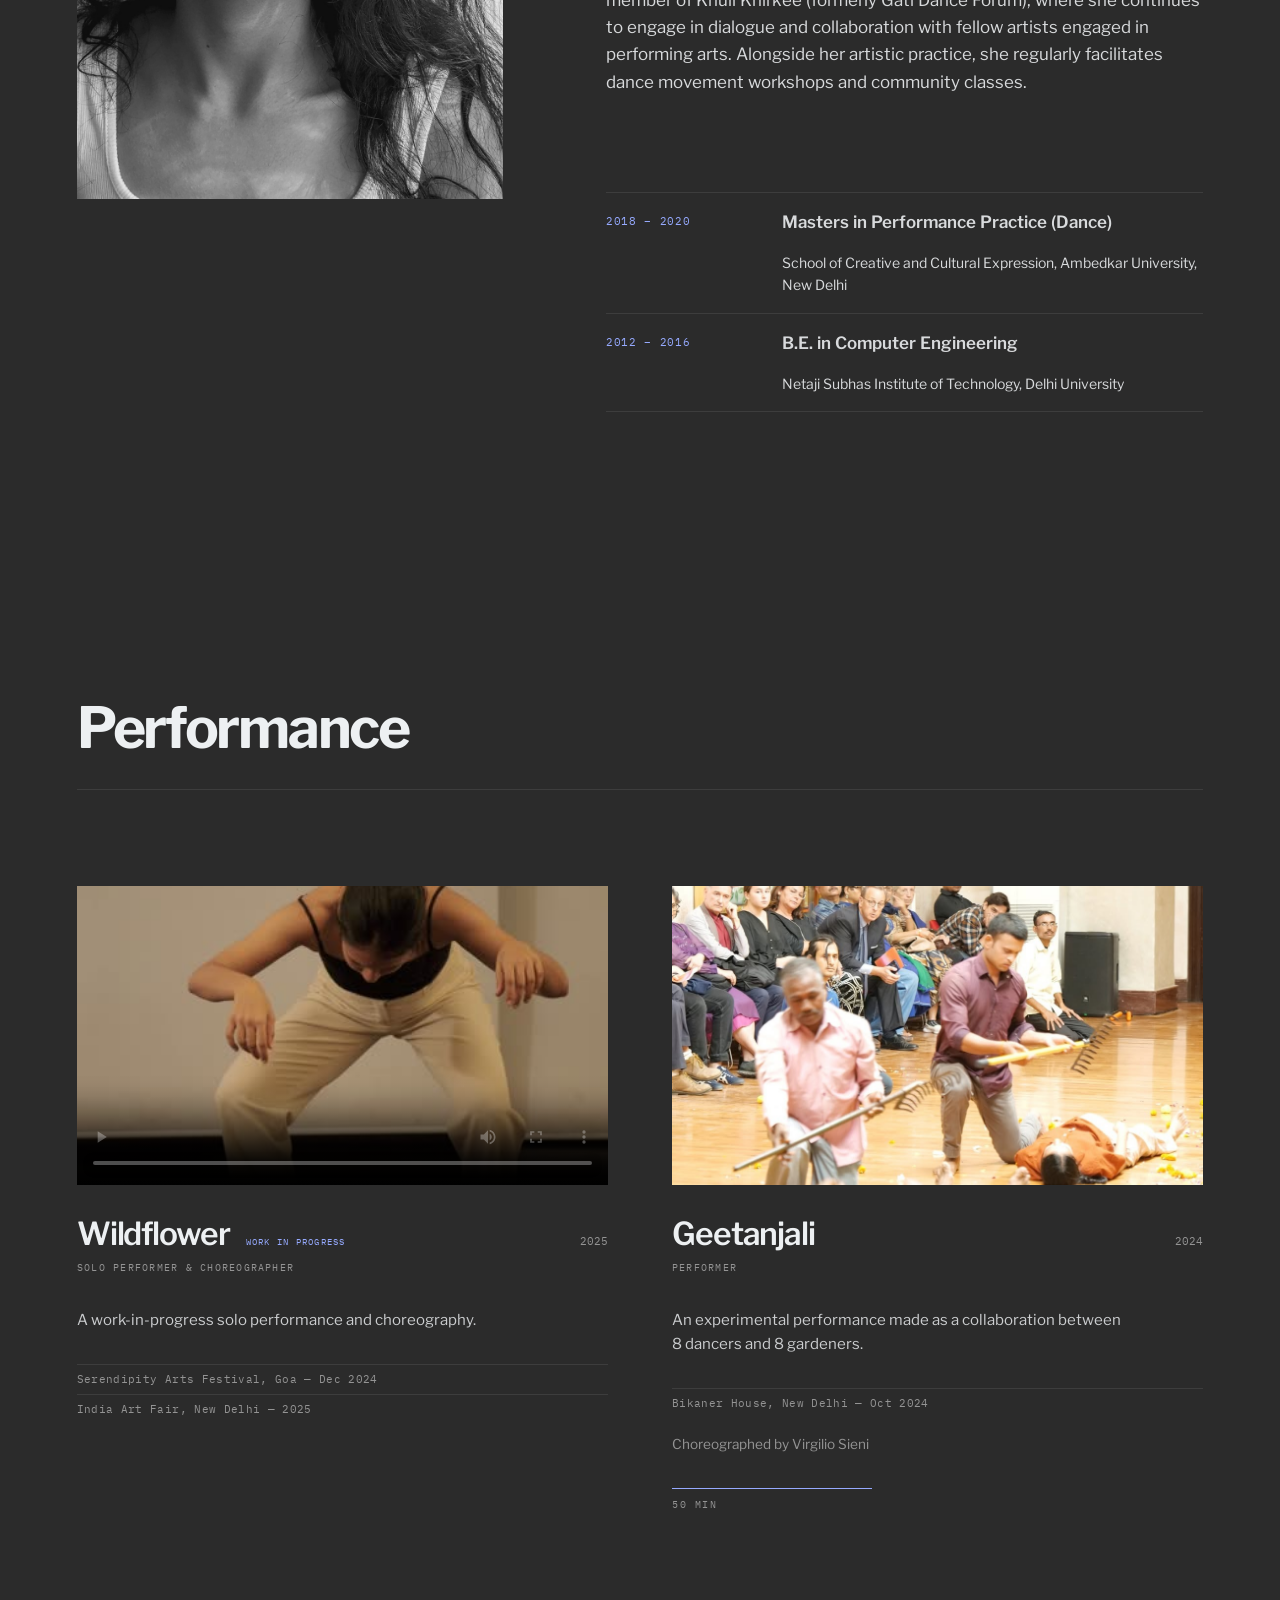
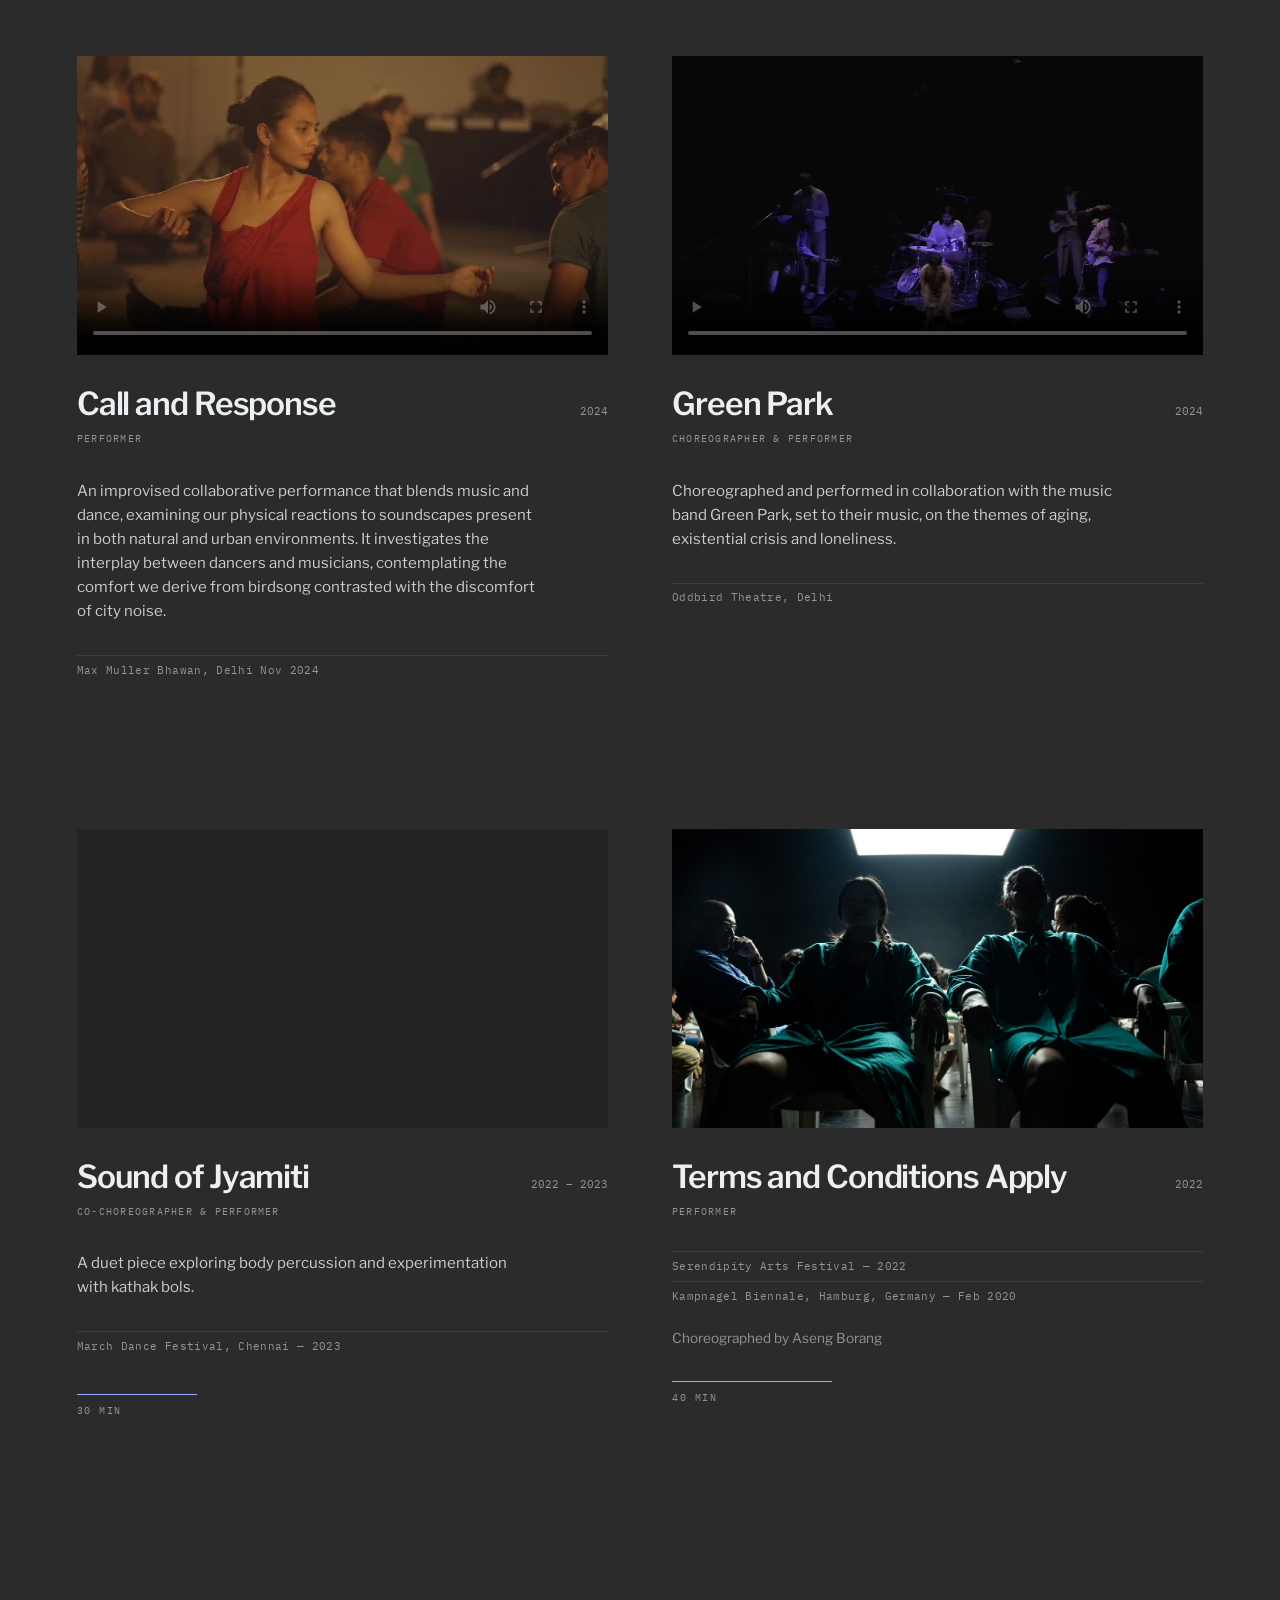
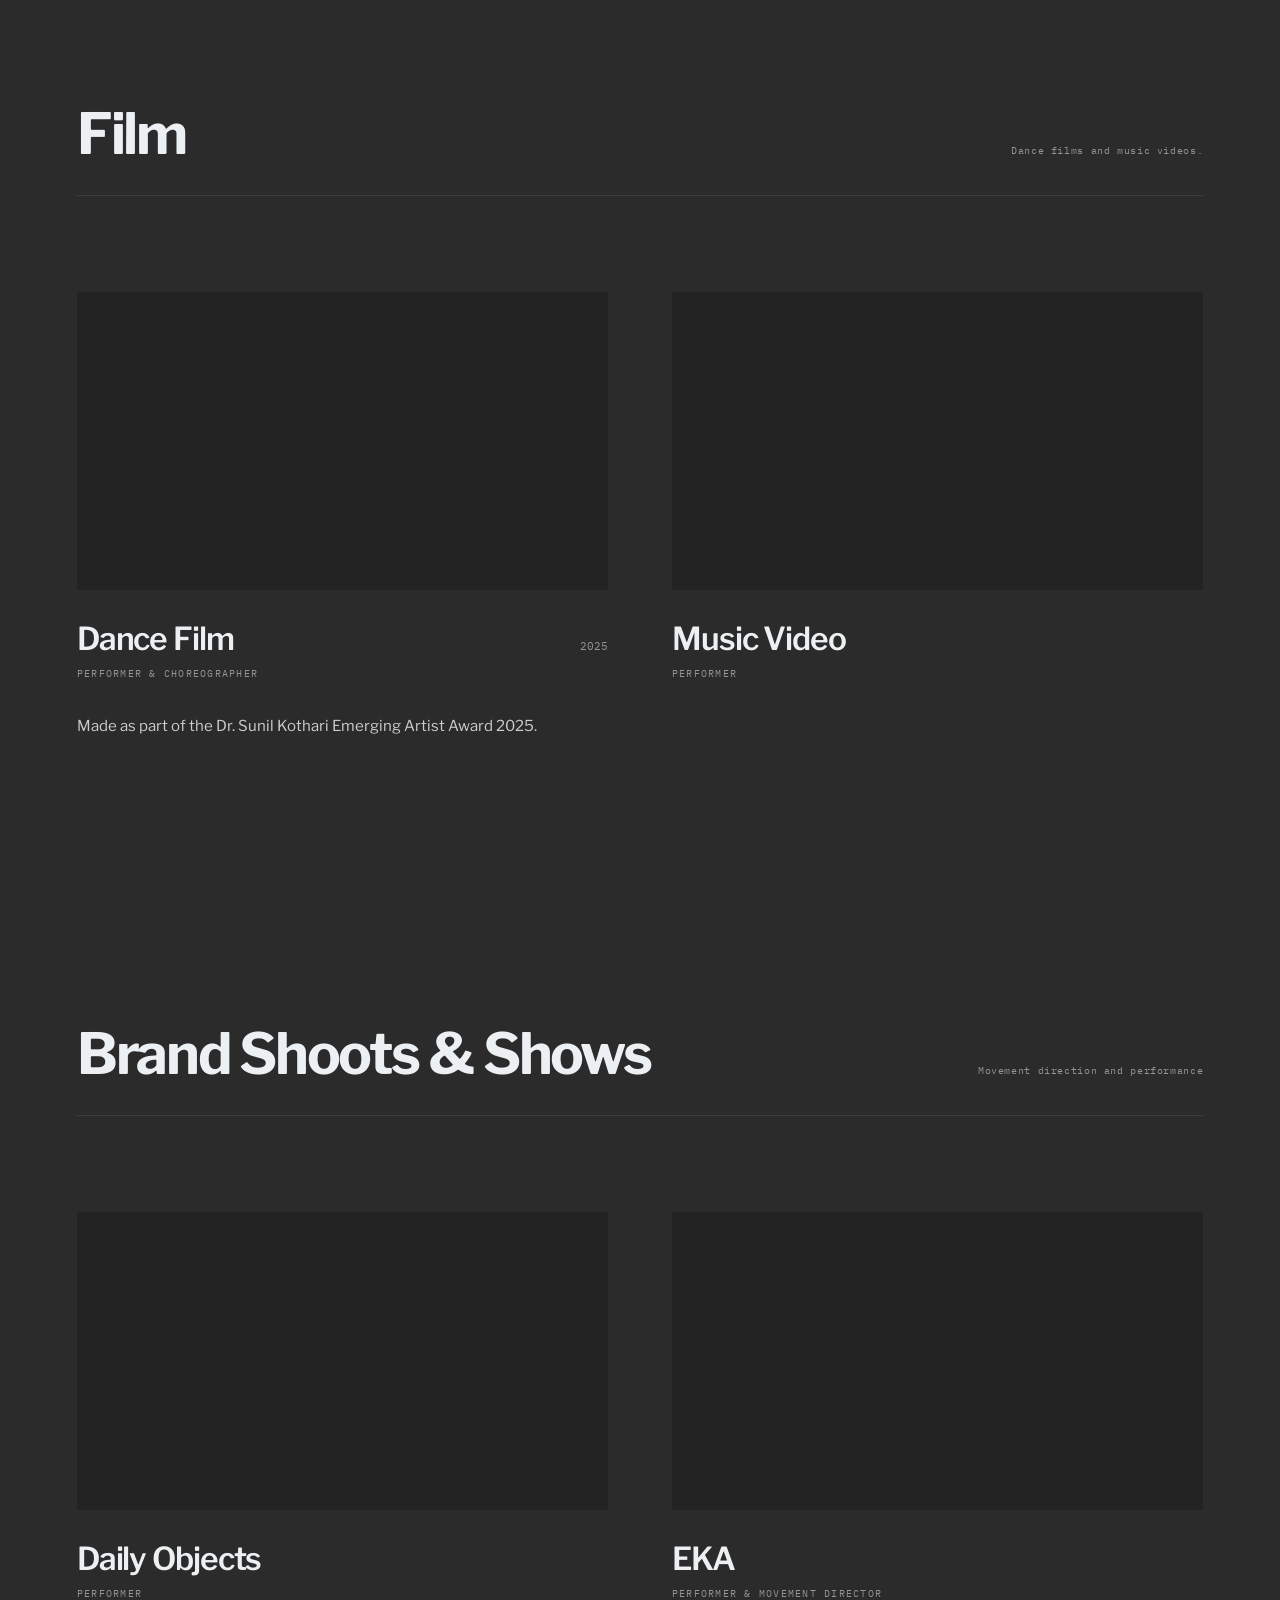
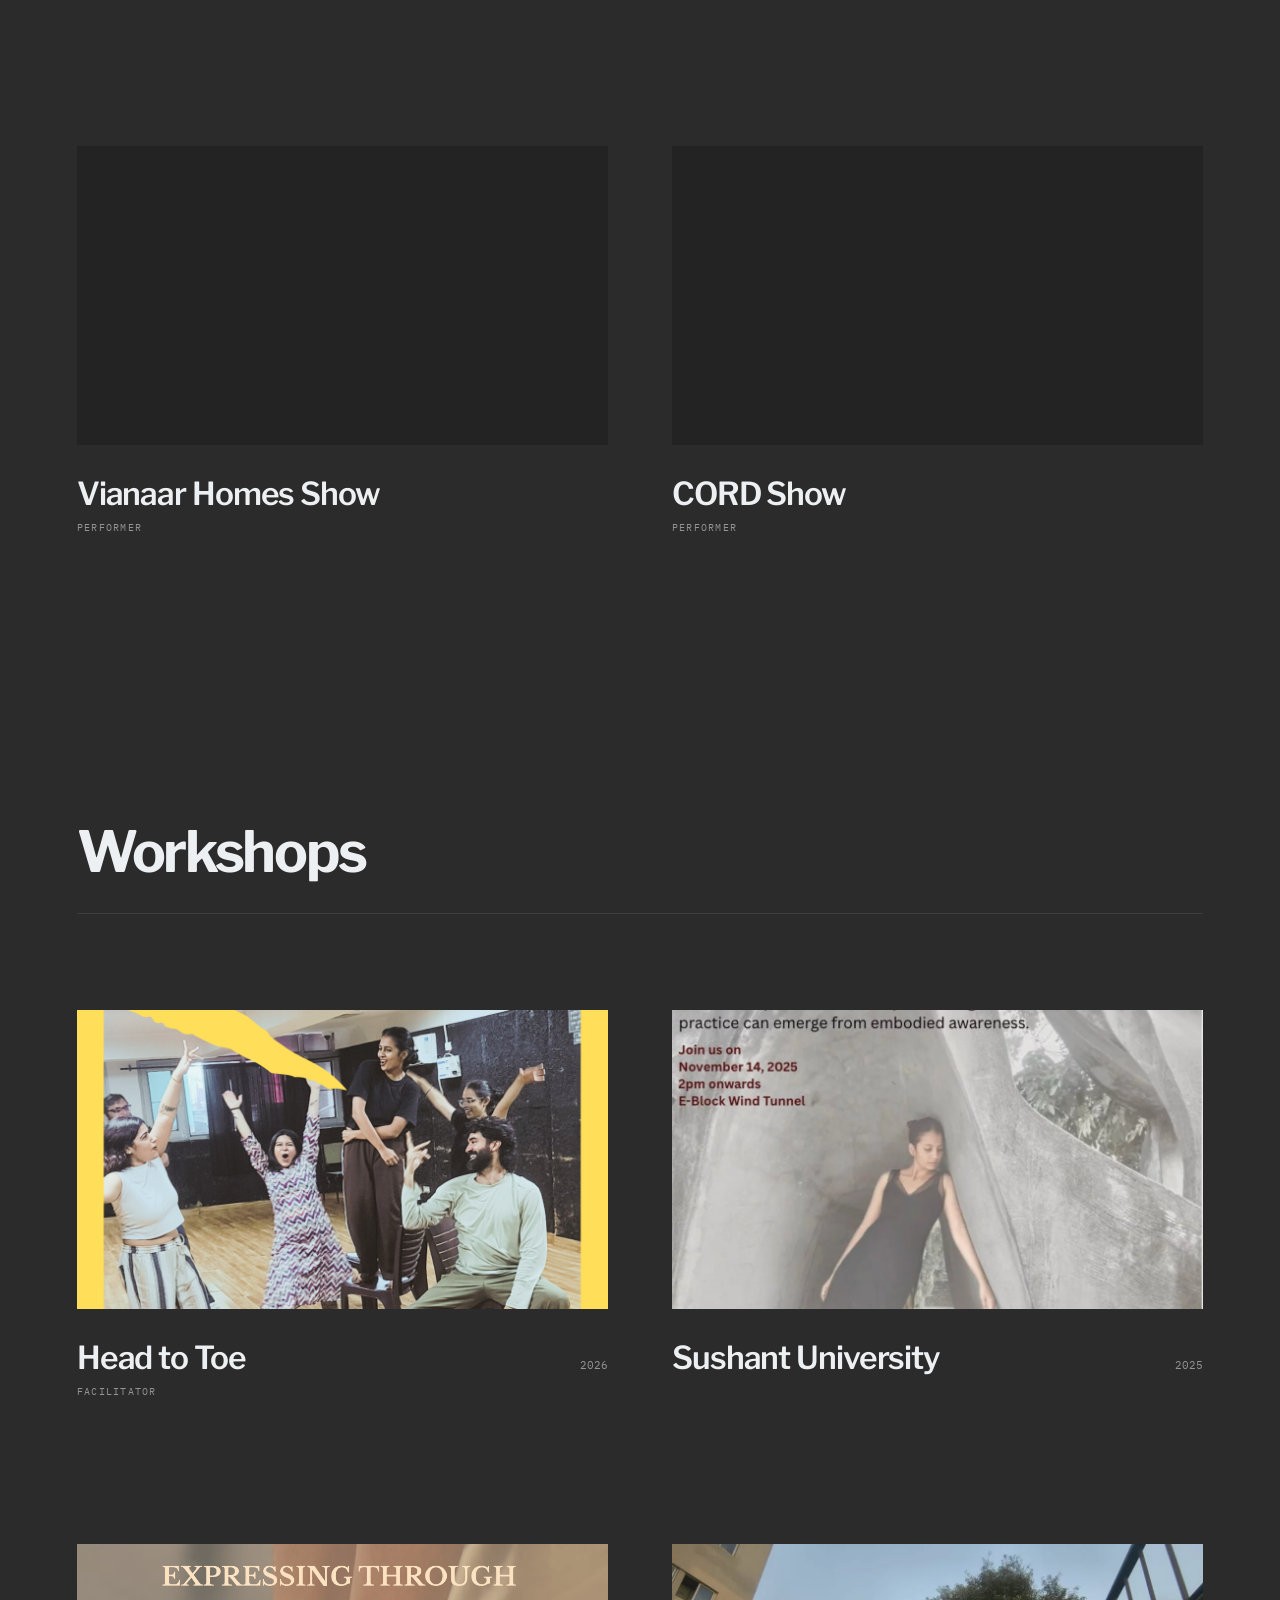
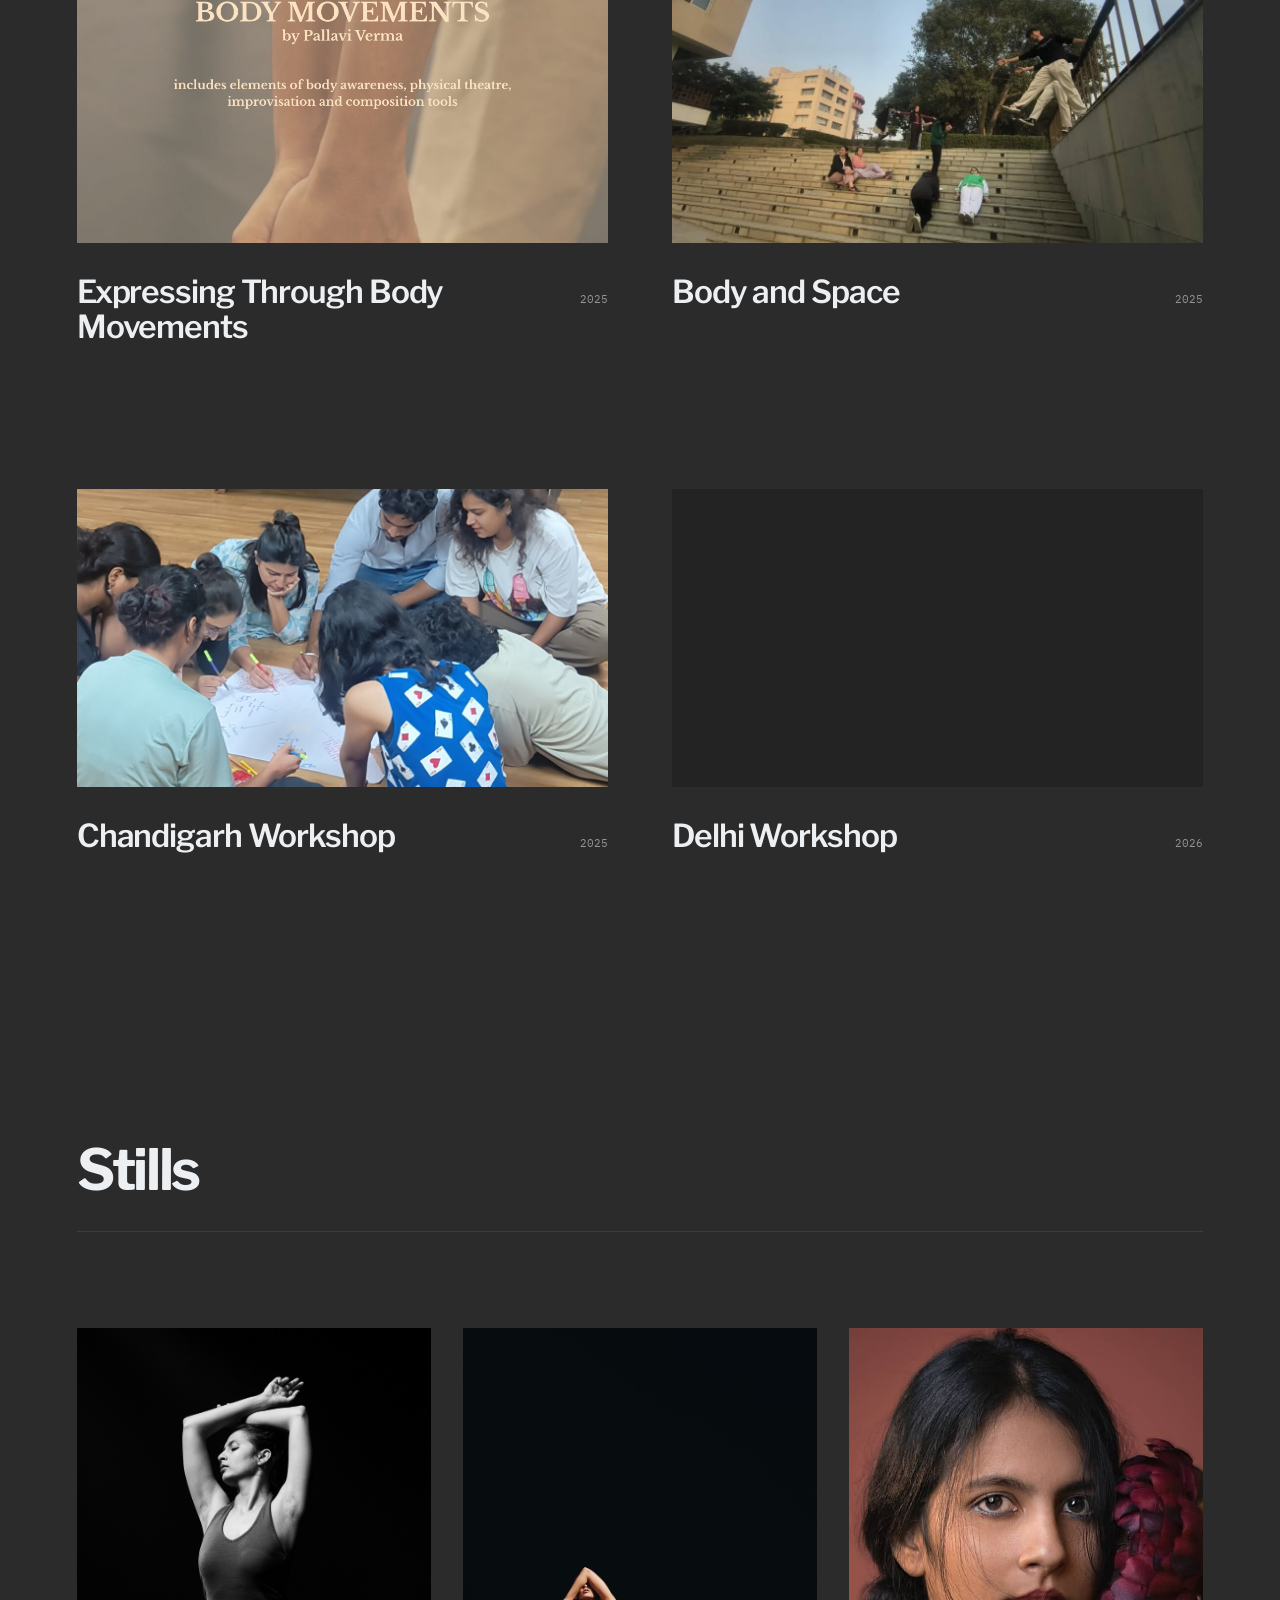
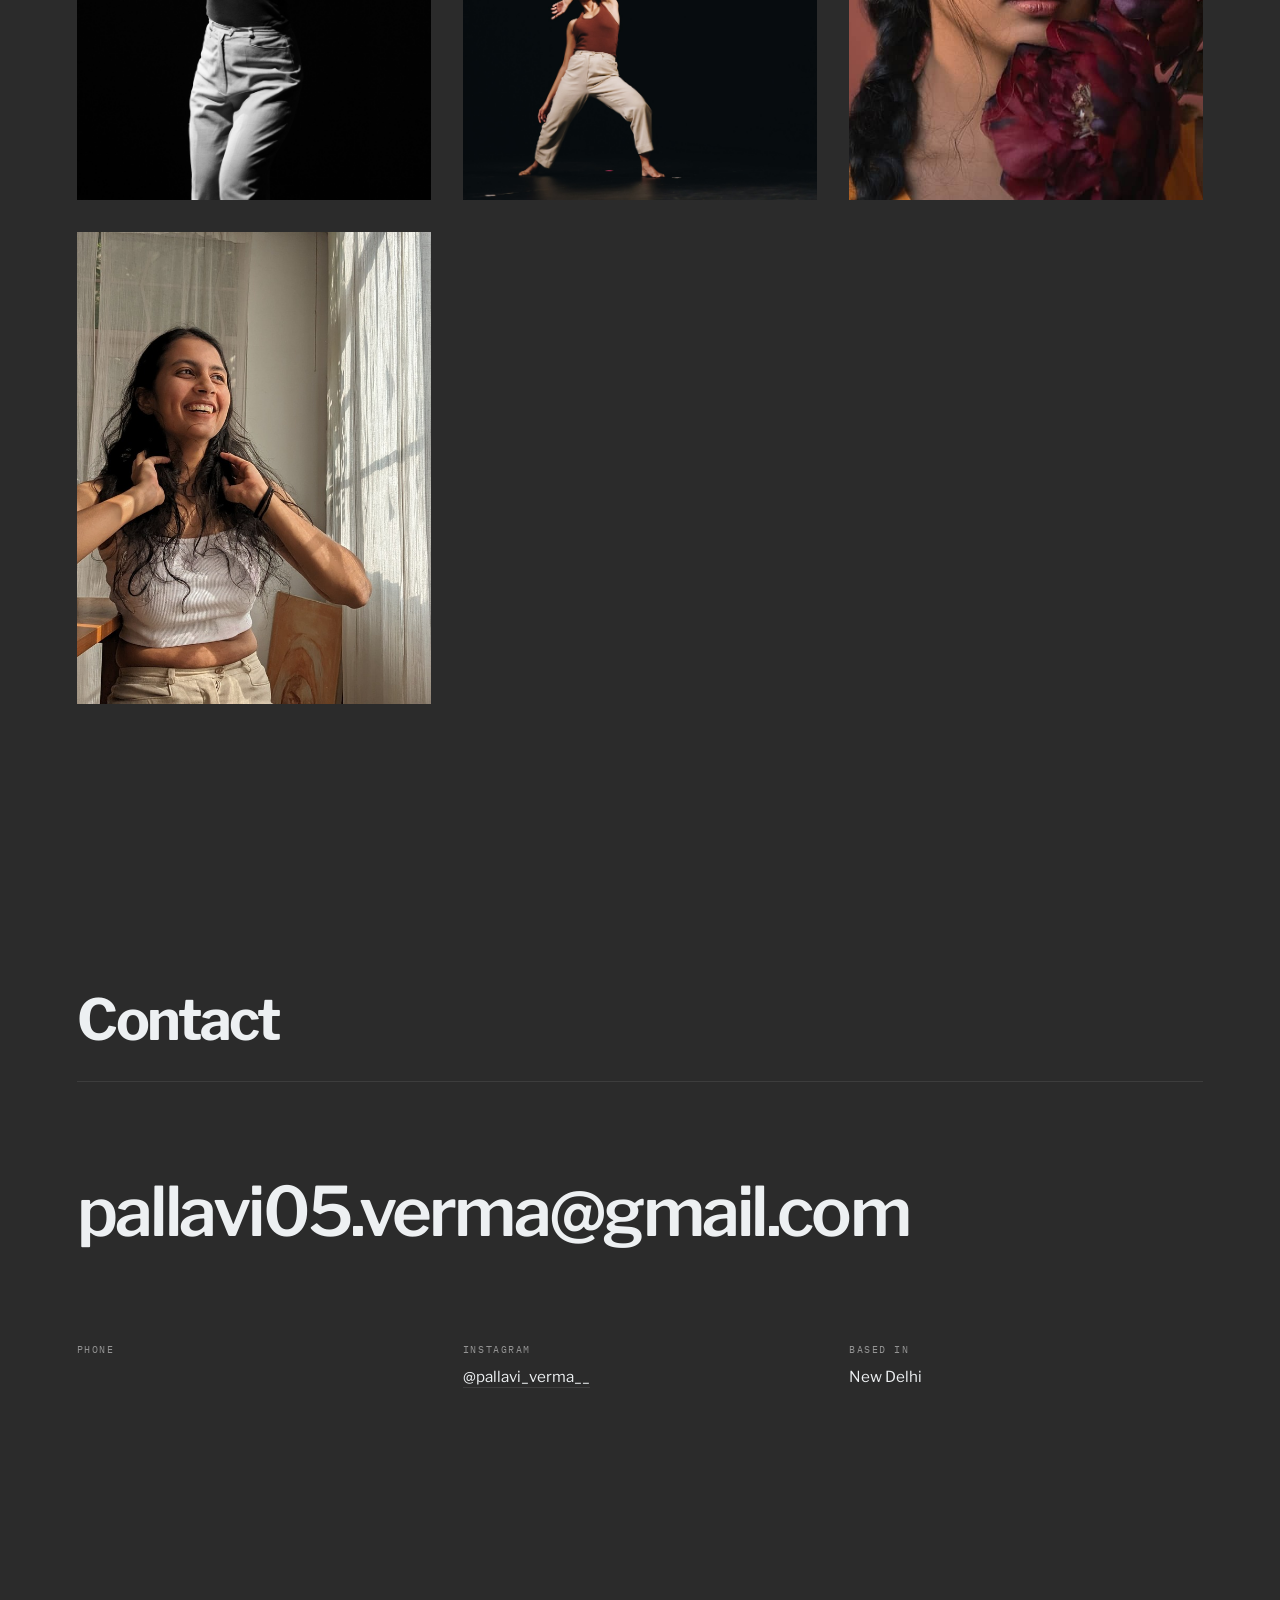
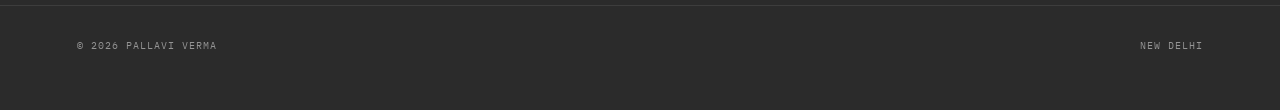
==== commit 5afab82e: "Rebuild site [skip ci]" ====
--- a/index.html
+++ b/index.html
@@ -17,7 +17,7 @@
 <meta name="twitter:title" content="Pallavi Verma — Performer· Choreographer · Movement Director">
 <meta name="twitter:description" content="Pallavi Verma is a dance performer, choreographer and movement director based in New Delhi, working across contemporary dance, kathak, physical theatre, yoga and somatics — on stage, screen and site.">
 <meta name="twitter:image" content="https://pallavi05.github.io/pallaviverma/assets/img/portrait.jpg">
-<script type="application/ld+json">{"@context":"https://schema.org","@type":"Person","name":"Pallavi Verma","jobTitle":["Performer","Choreographer","Movement Director"],"description":"Pallavi Verma is a dance performer, choreographer and movement director based in New Delhi, working across contemporary dance, kathak, physical theatre, yoga and somatics — on stage, screen and site.","url":"https://pallavi05.github.io/pallaviverma","image":"https://pallavi05.github.io/pallaviverma/assets/img/about.jpg","email":"mailto:pallavi05.verma@gmail.com","telephone":"+91-7042169150","sameAs":["https://www.instagram.com/pallavi_verma__/"],"address":{"@type":"PostalAddress","addressLocality":"New Delhi"},"alumniOf":[{"@type":"CollegeOrUniversity","name":"School of Creative and Cultural Expression, Ambedkar University, New Delhi"},{"@type":"CollegeOrUniversity","name":"Netaji Subhas Institute of Technology, Delhi University"}],"knowsAbout":["Movement practice","Movement direction","Choreography","Contemporary dance","Kathak","Physical theatre","Somatics","Improvisation","Embodied practice","Dance film","Movement research"]}</script>
+<script type="application/ld+json">{"@context":"https://schema.org","@type":"Person","name":"Pallavi Verma","jobTitle":["Performer","Choreographer","Movement Director"],"description":"Pallavi Verma is a dance performer, choreographer and movement director based in New Delhi, working across contemporary dance, kathak, physical theatre, yoga and somatics — on stage, screen and site.","url":"https://pallavi05.github.io/pallaviverma","image":"https://pallavi05.github.io/pallaviverma/assets/img/about.jpg","email":"mailto:pallavi05.verma@gmail.com","telephone":"","sameAs":["https://www.instagram.com/pallavi_verma__/"],"address":{"@type":"PostalAddress","addressLocality":"New Delhi"},"alumniOf":[{"@type":"CollegeOrUniversity","name":"School of Creative and Cultural Expression, Ambedkar University, New Delhi"},{"@type":"CollegeOrUniversity","name":"Netaji Subhas Institute of Technology, Delhi University"}],"knowsAbout":["Movement practice","Movement direction","Choreography","Contemporary dance","Kathak","Physical theatre","Somatics","Improvisation","Embodied practice","Dance film","Movement research"]}</script>
 <link rel="preconnect" href="https://fonts.googleapis.com">
 <link rel="preconnect" href="https://fonts.gstatic.com" crossorigin>
 <link href="https://fonts.googleapis.com/css2?family=Libre+Franklin:wght@400;600;700;800&family=IBM+Plex+Mono:wght@400;500&display=swap" rel="stylesheet">
@@ -326,7 +326,7 @@
 <div class="section__head"><h2>Contact</h2></div>
 <a class="contact__email" href="mailto:pallavi05.verma@gmail.com">pallavi05.verma@gmail.com</a>
 <dl class="contact__rest">
-<div><dt>Phone</dt><dd><a href="tel:+91-7042169150">+91-7042169150</a></dd></div>
+<div><dt>Phone</dt><dd><a href="tel:"></a></dd></div>
 <div><dt>Instagram</dt><dd><a href="https://www.instagram.com/pallavi_verma__/" rel="me noopener">@pallavi_verma__</a></dd></div>
 <div><dt>Based in</dt><dd>New Delhi</dd></div>
 </dl>
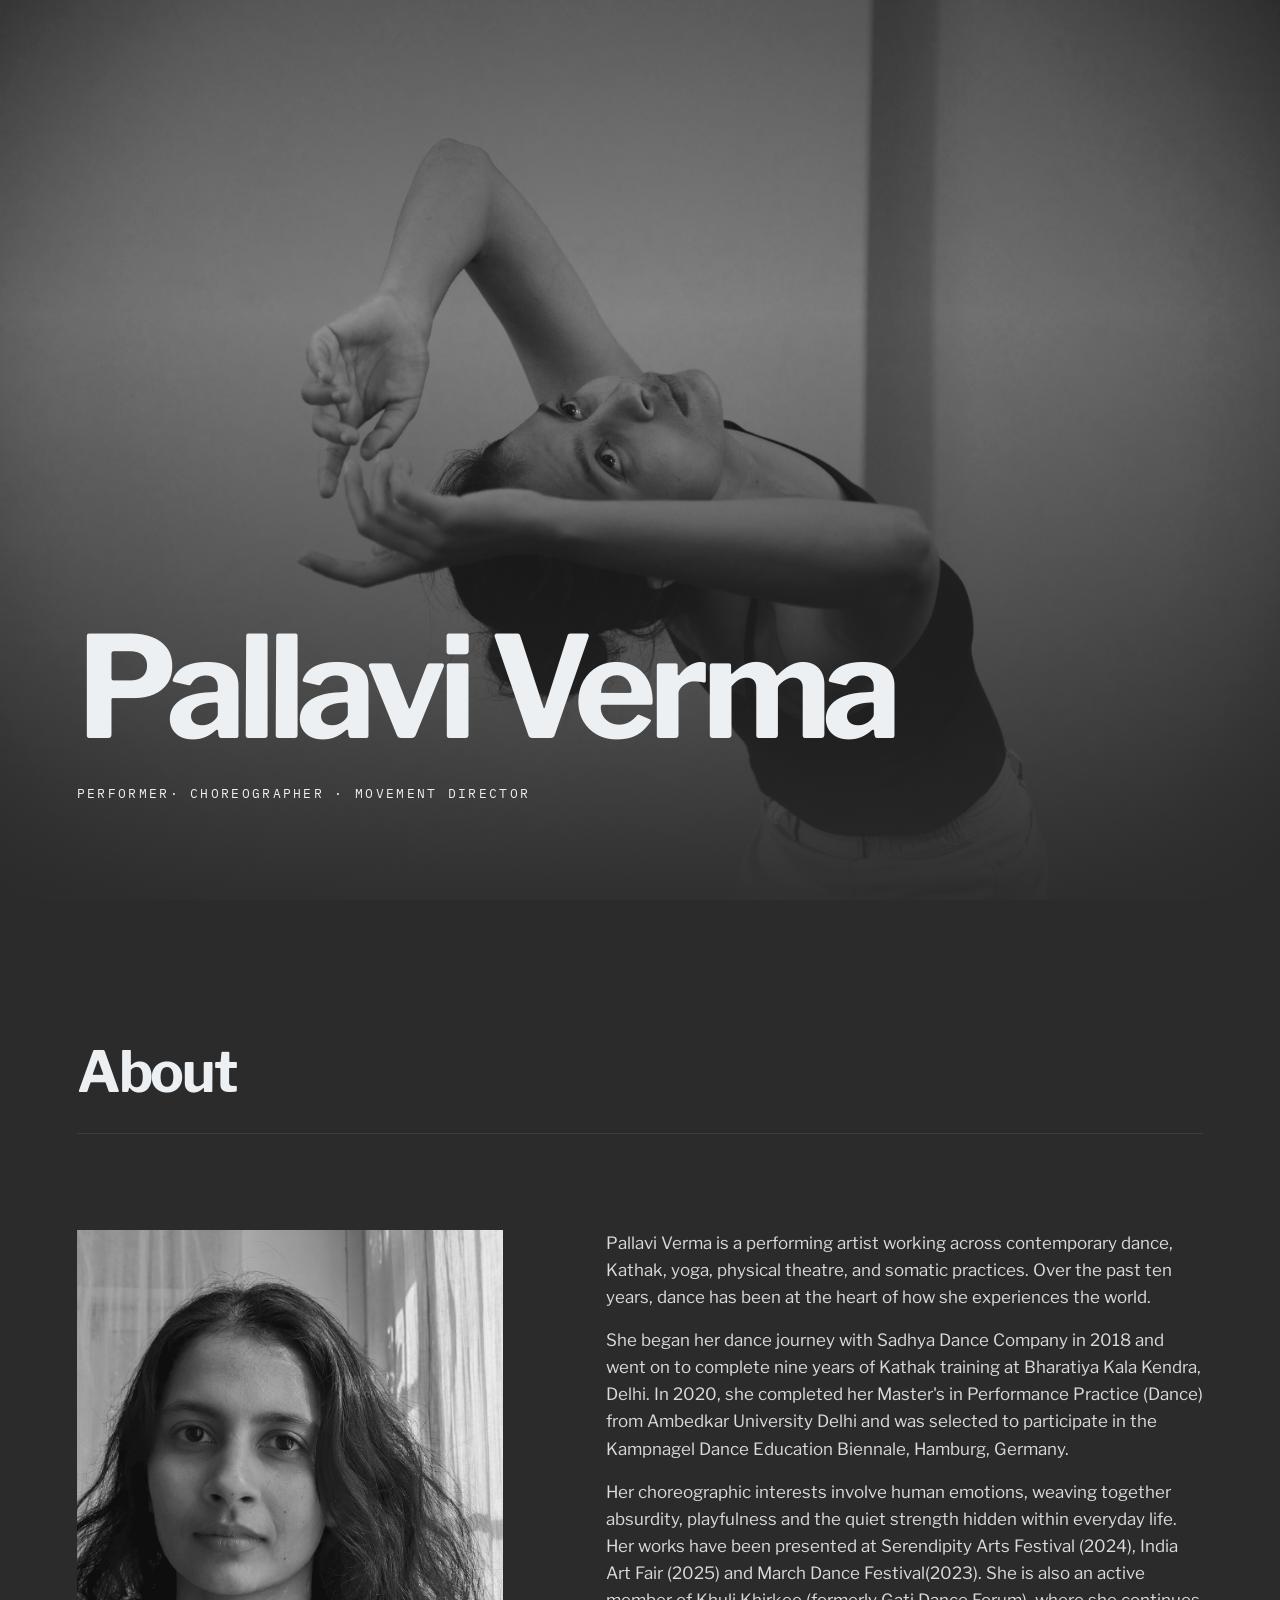
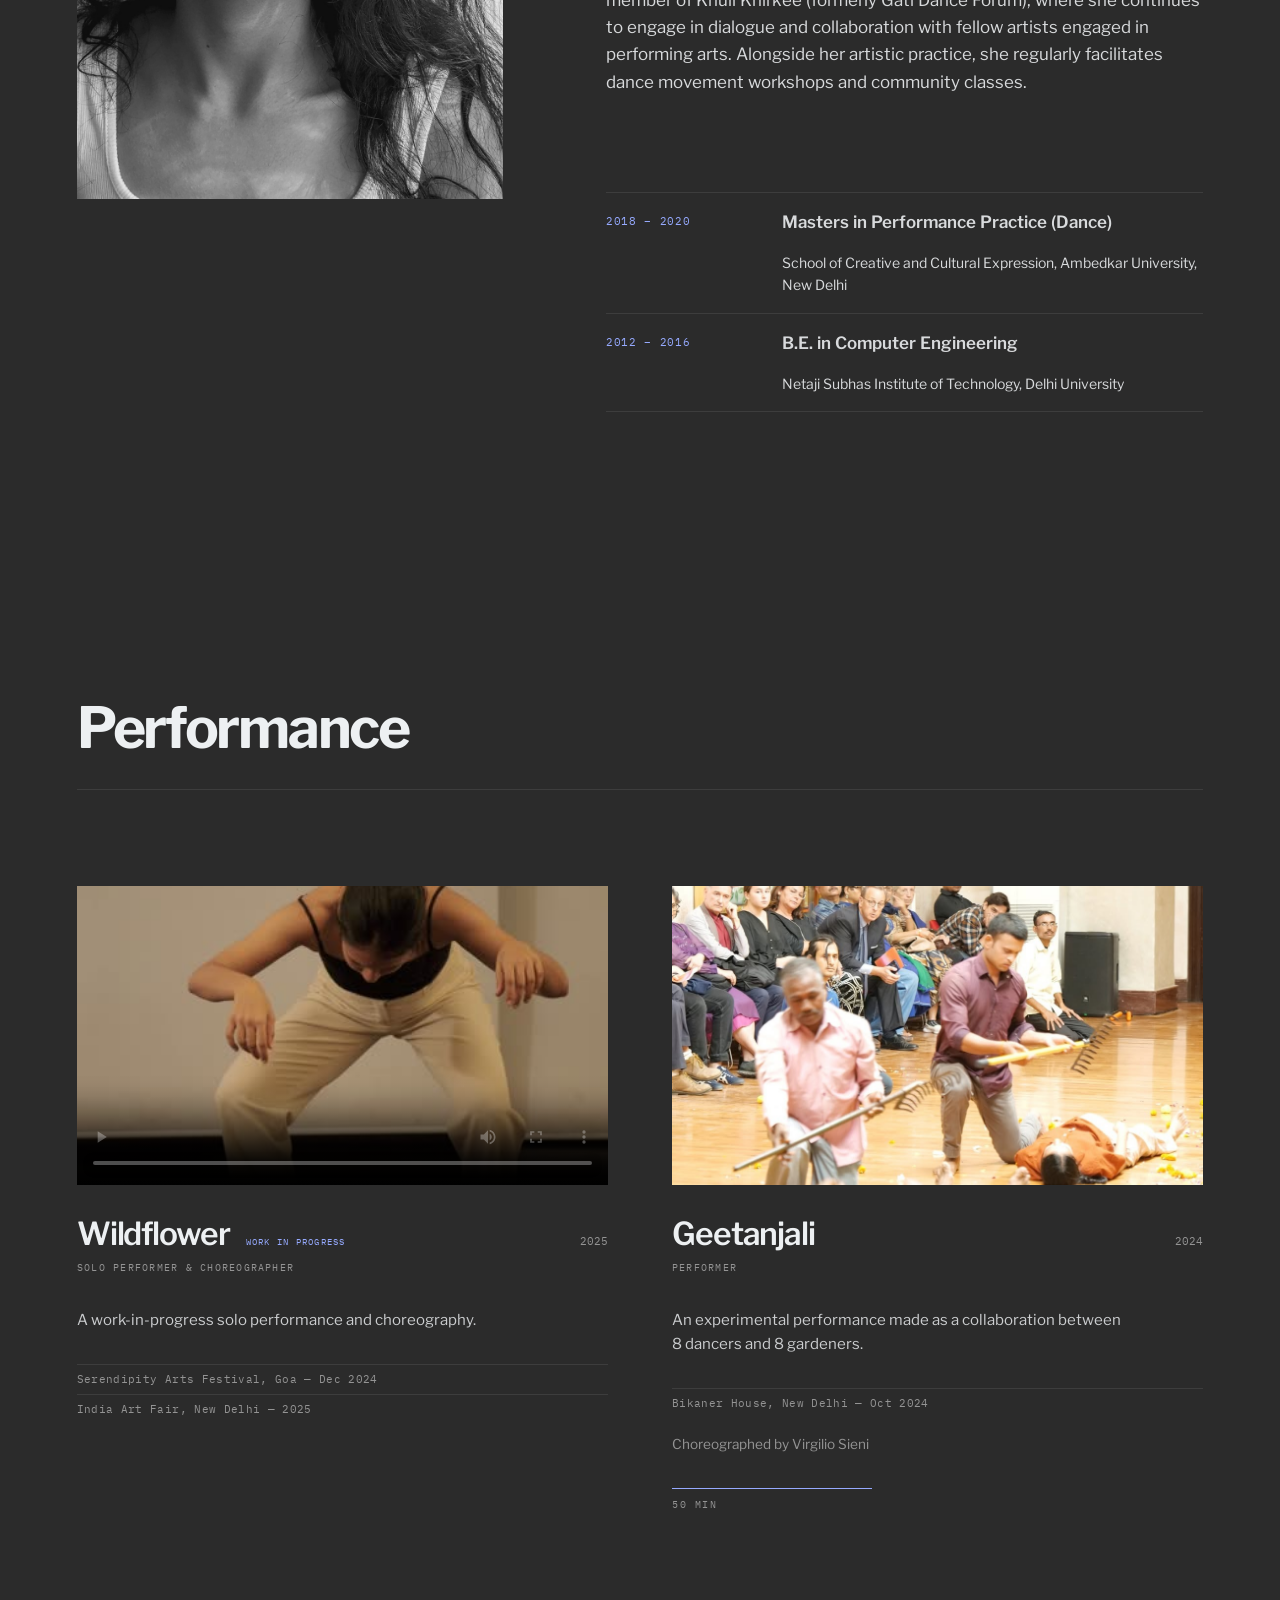
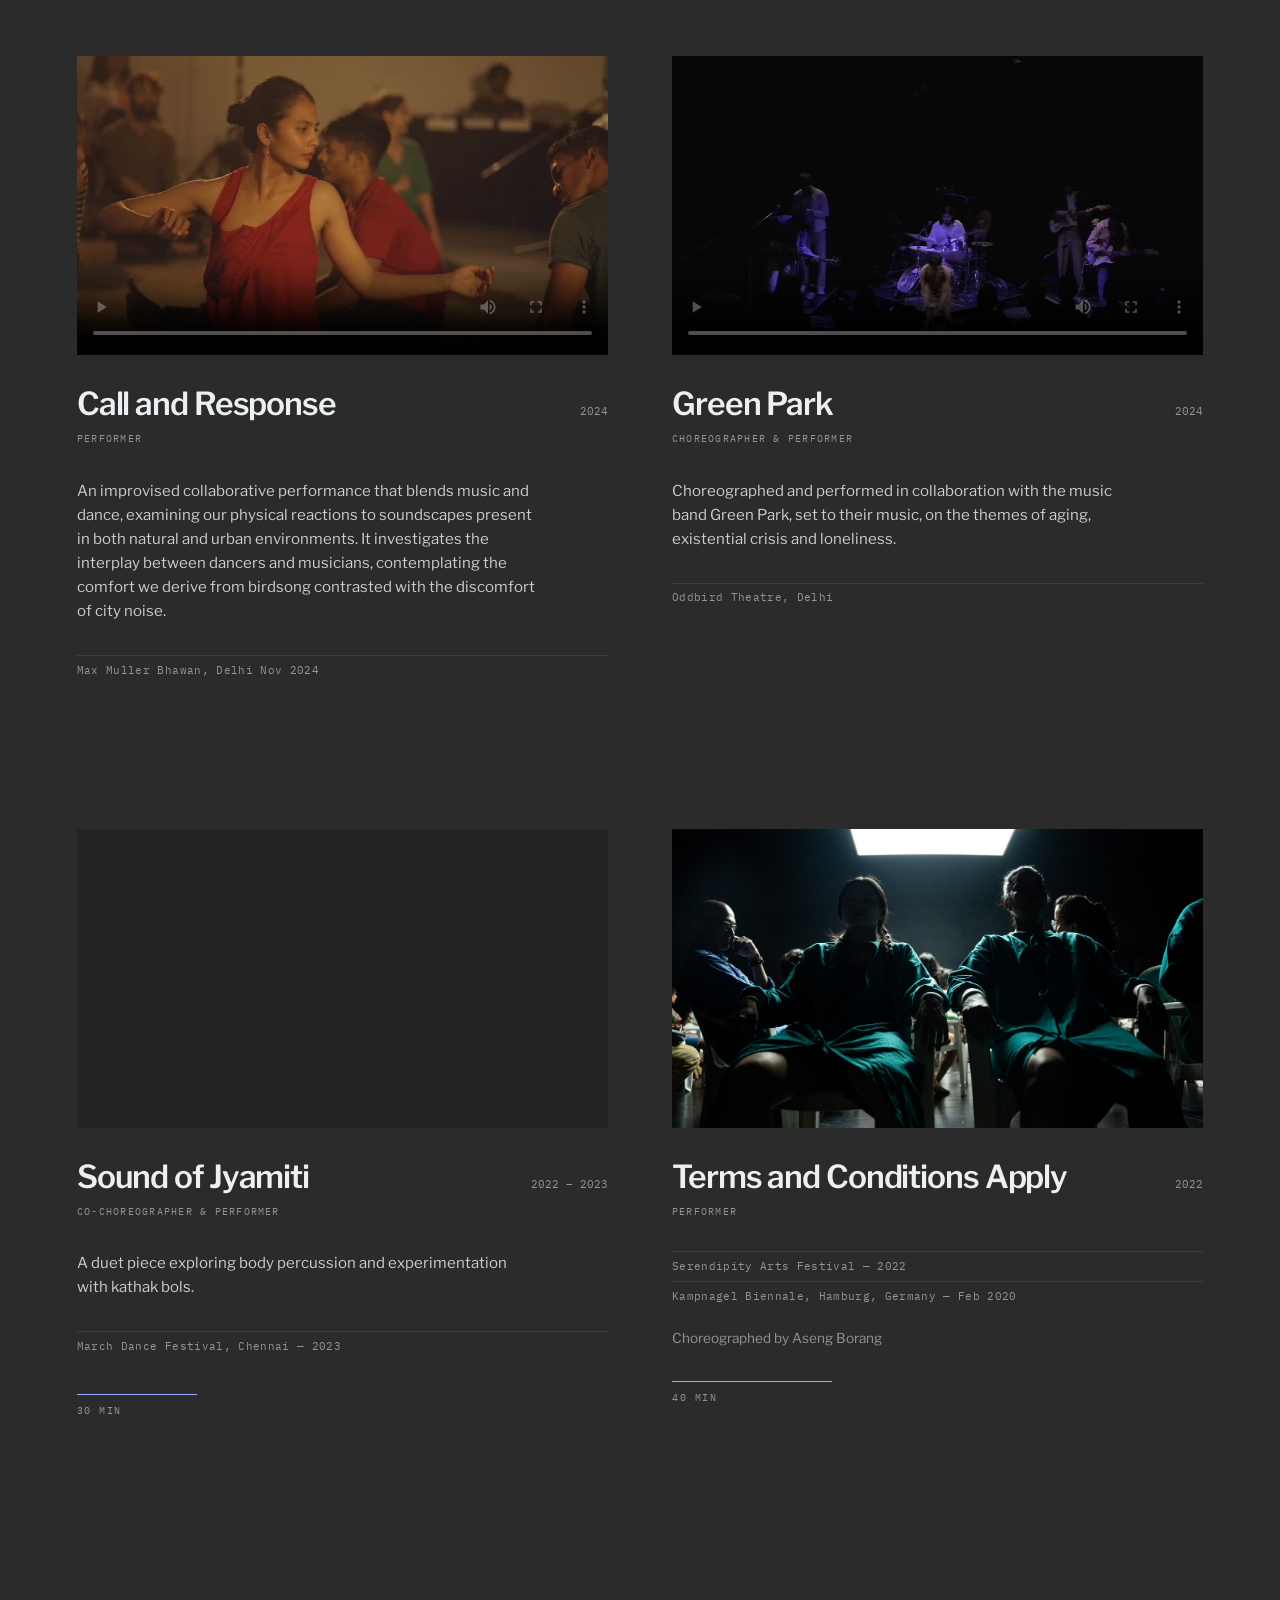
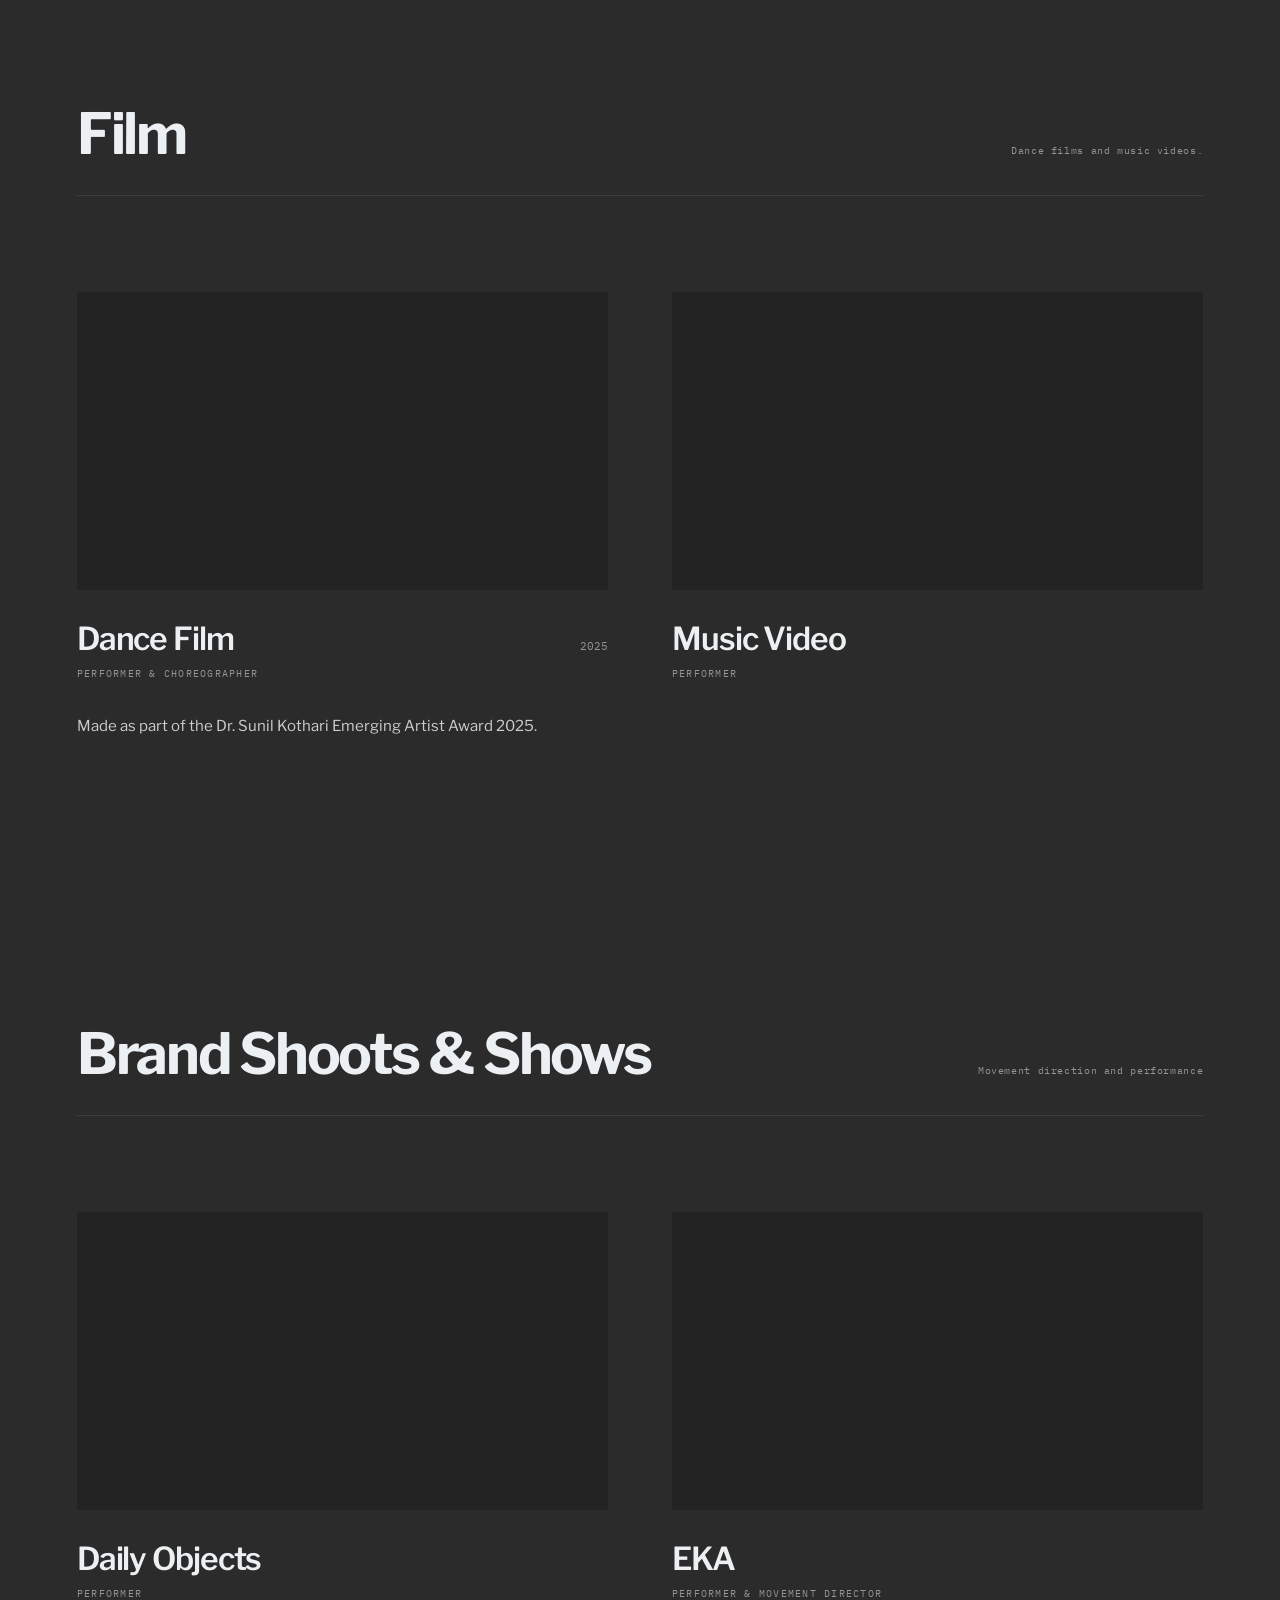
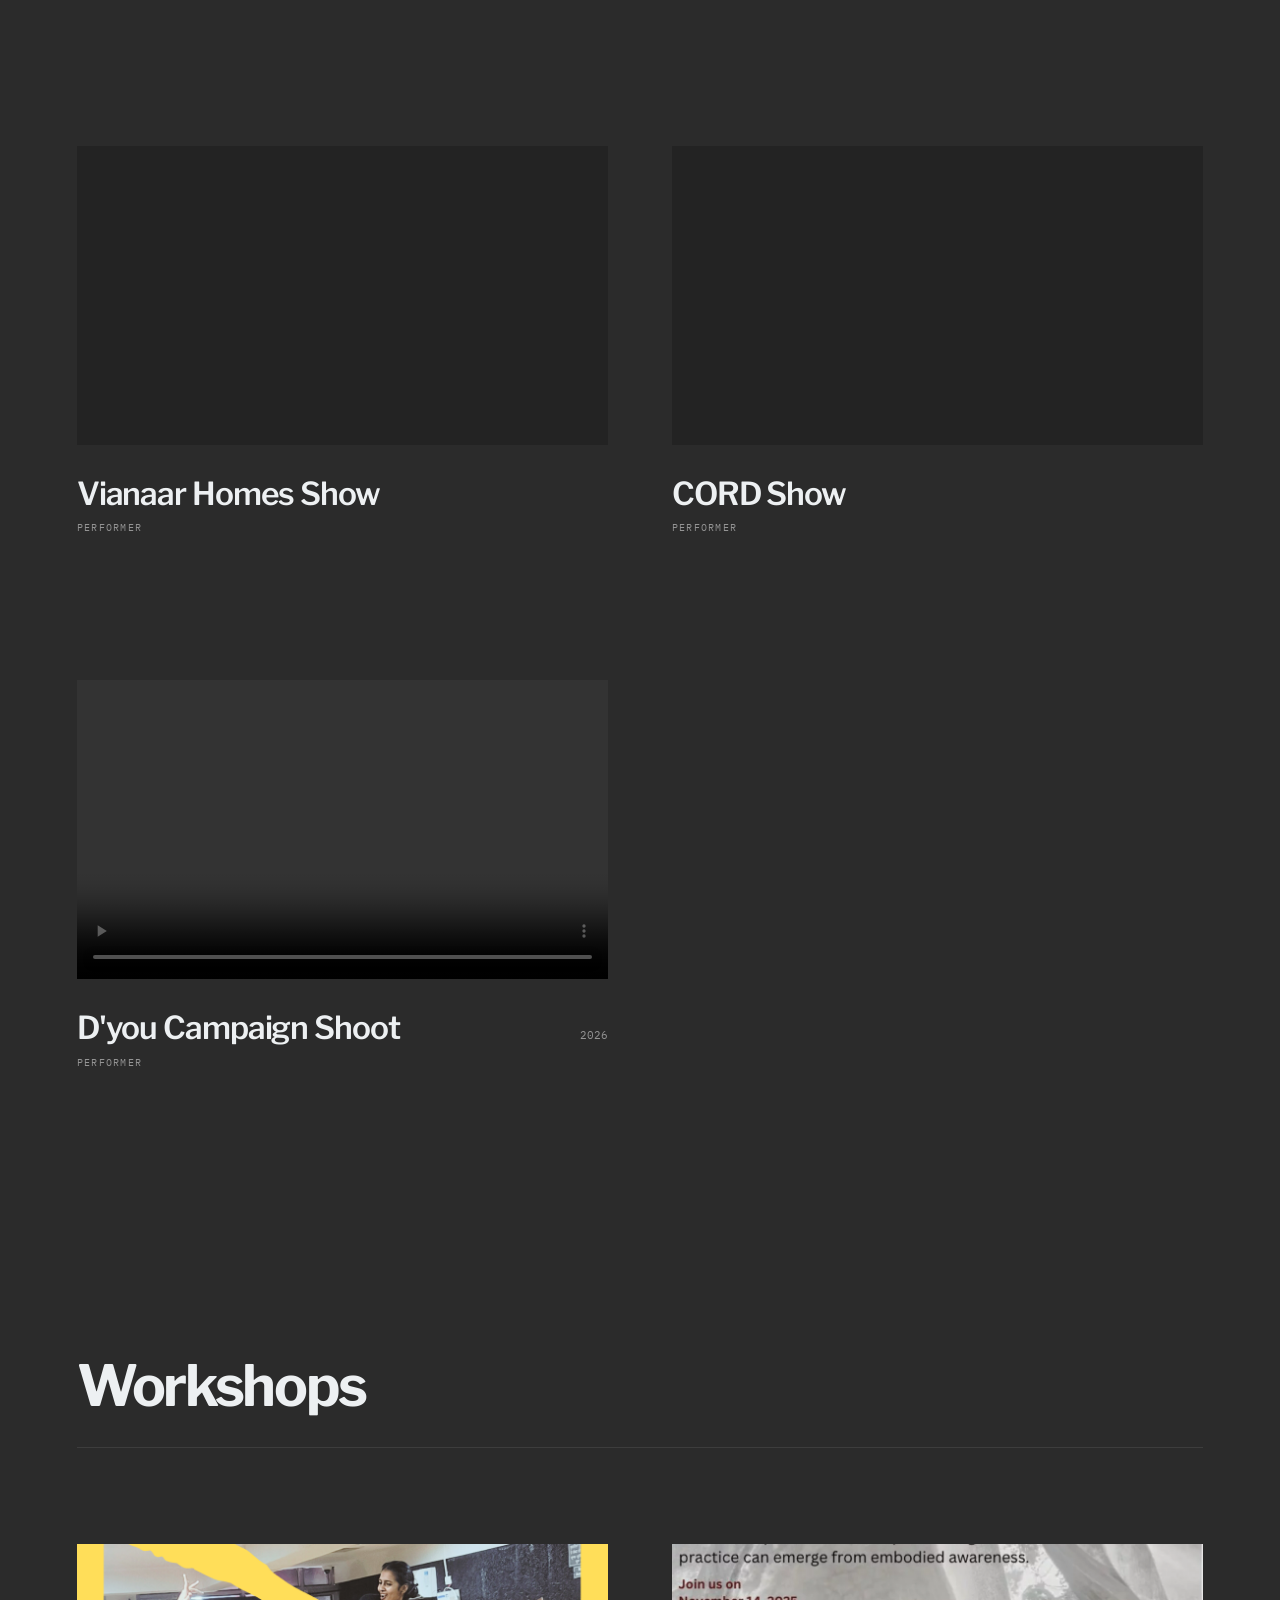
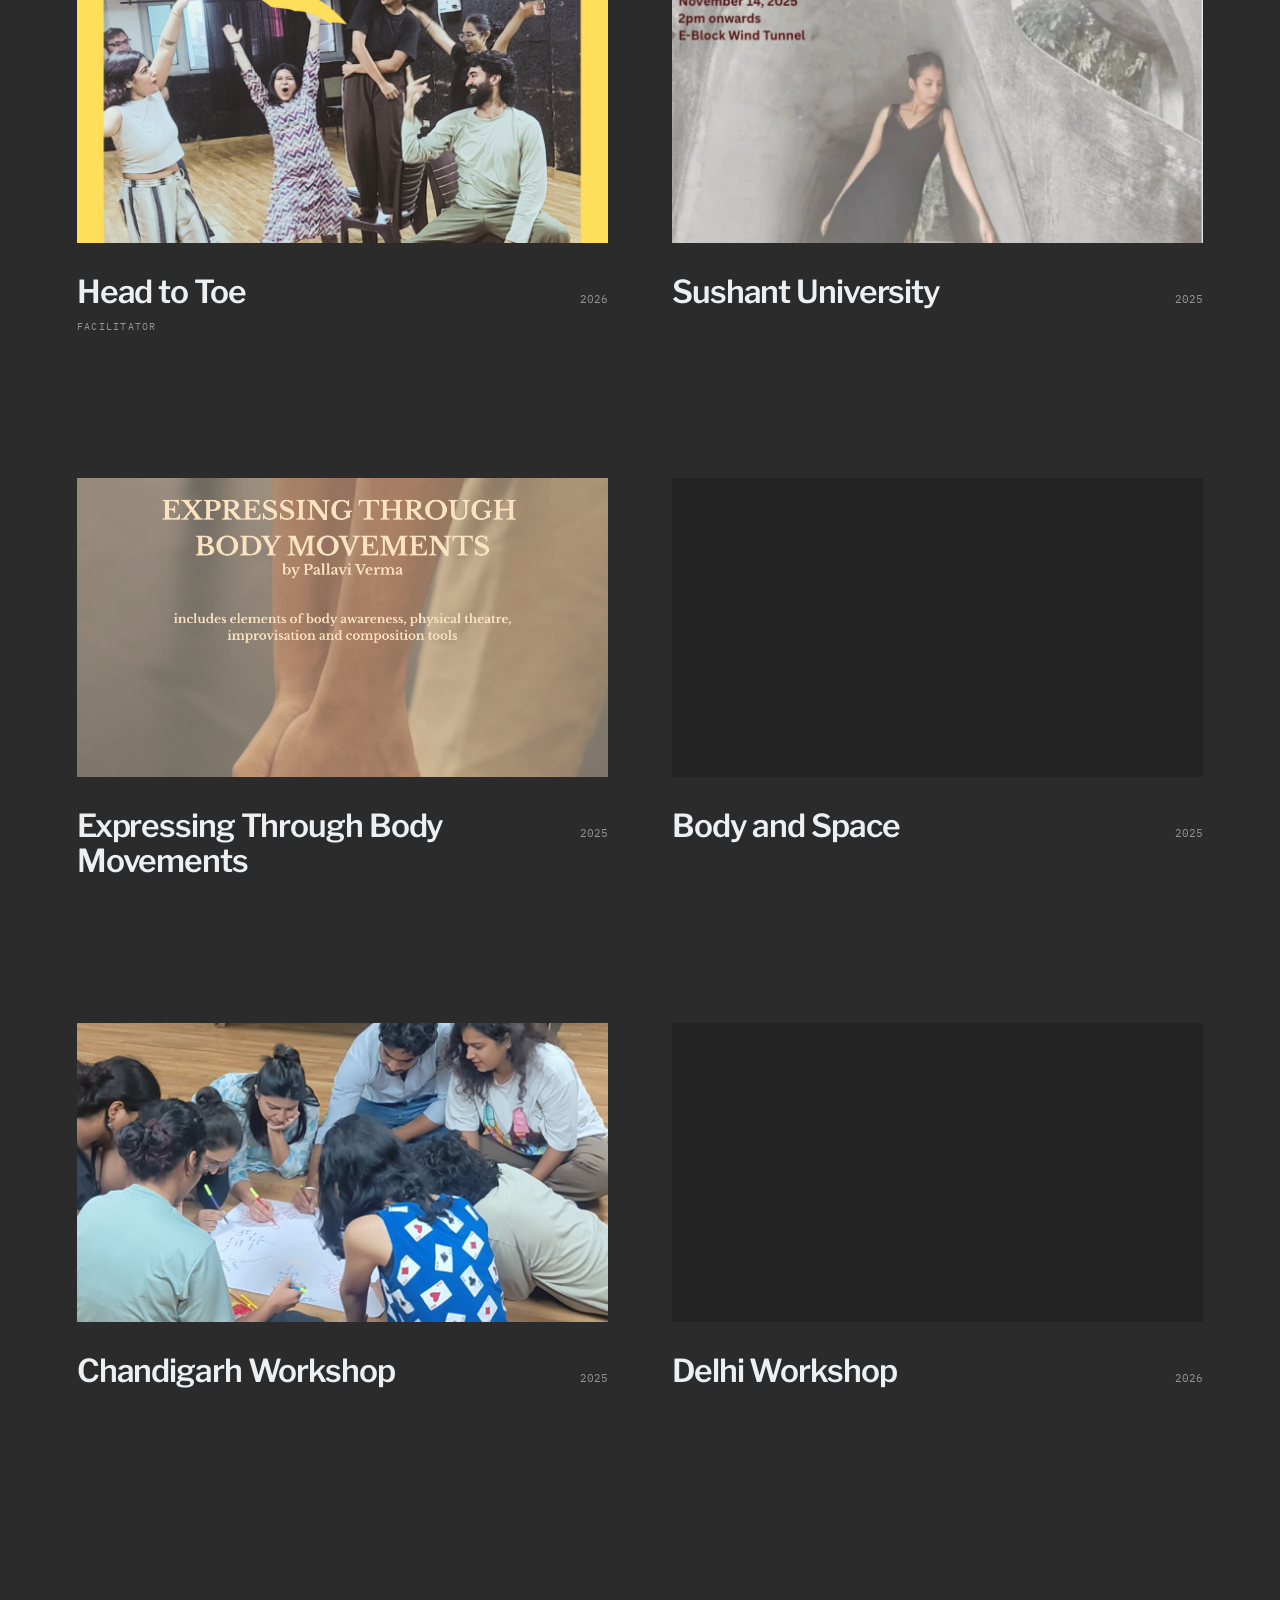
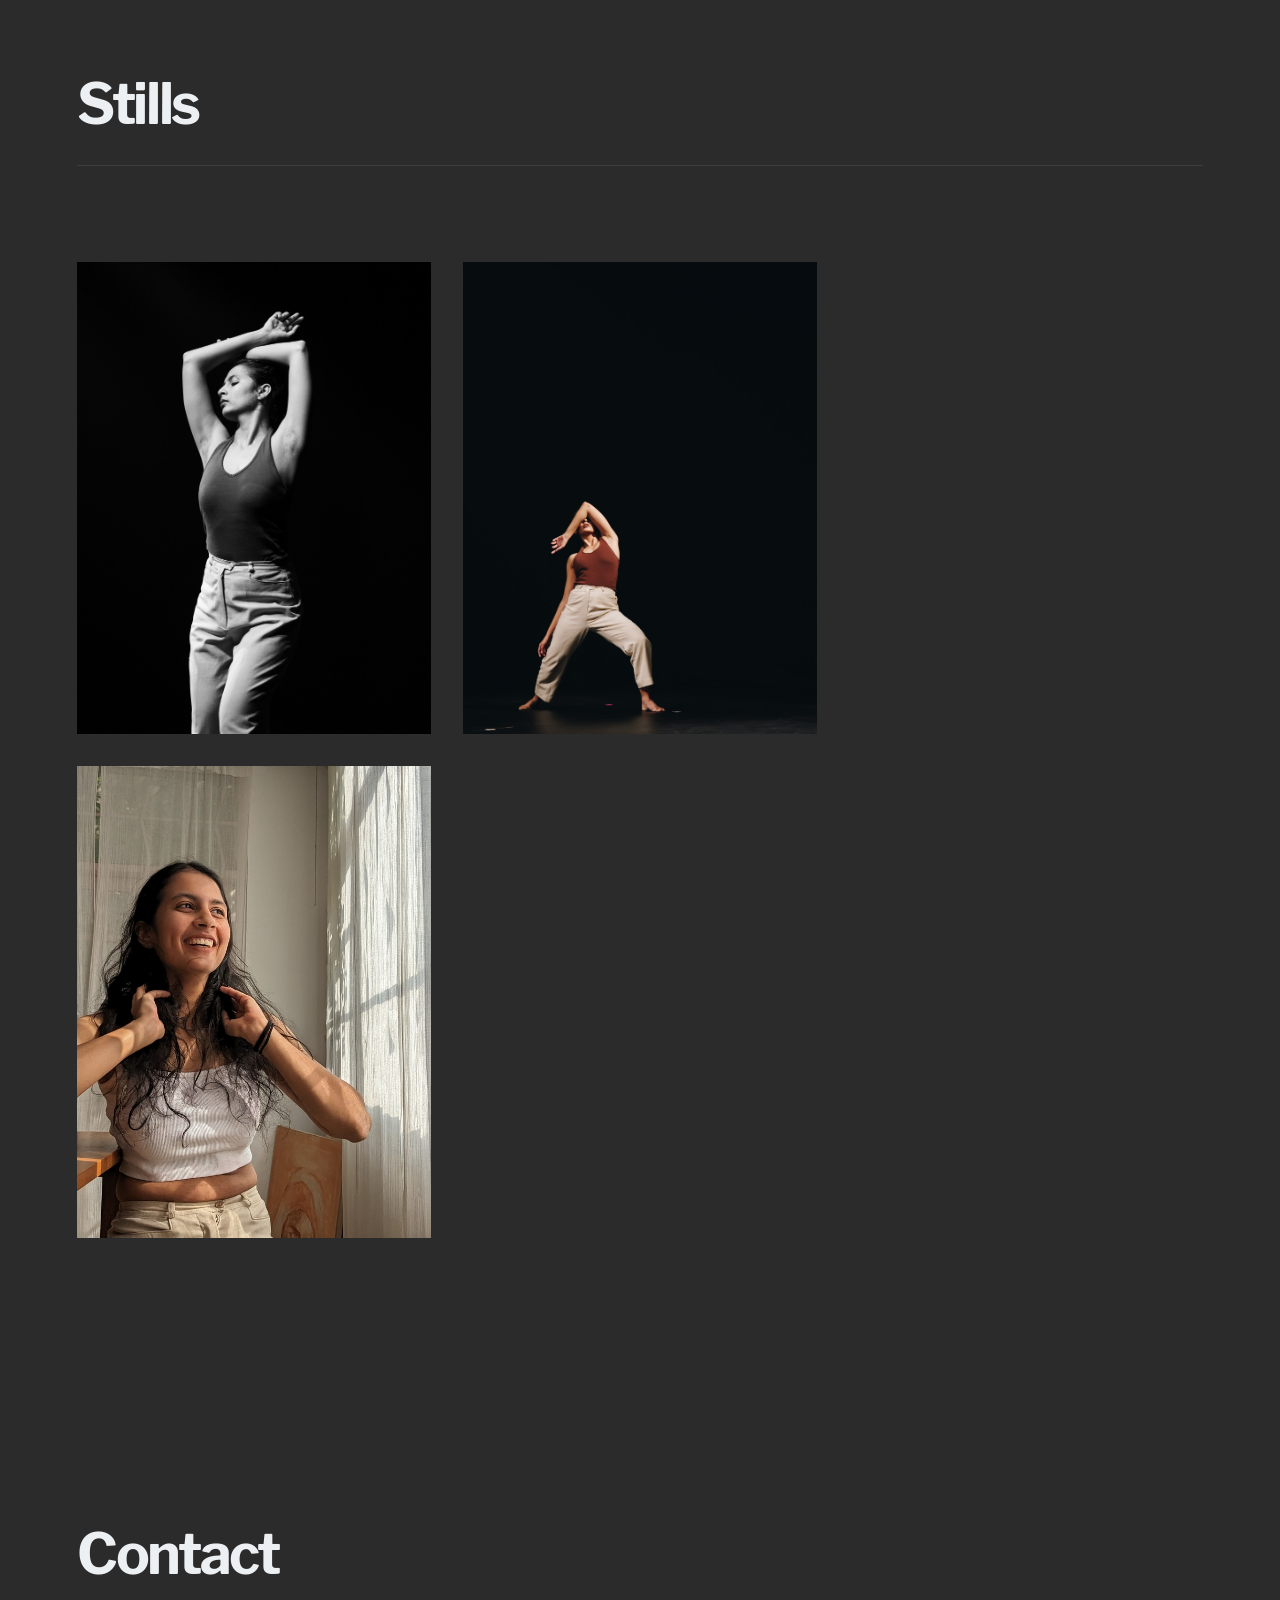
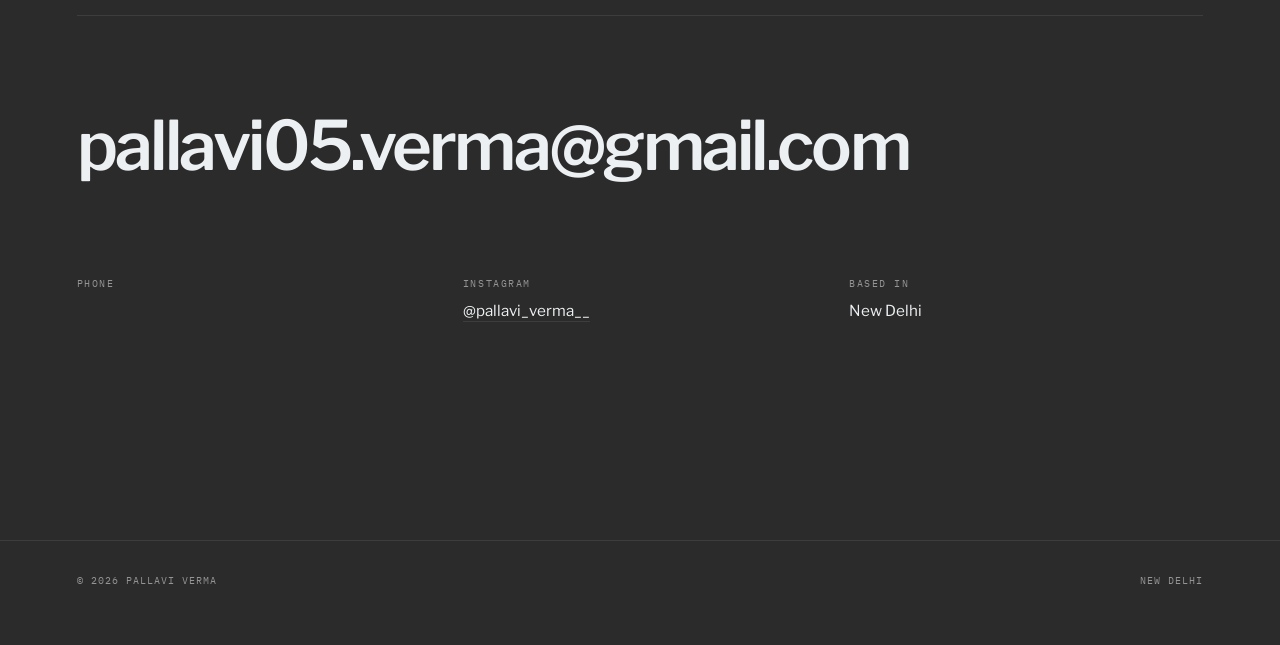
==== commit daab6e97: "Rebuild site [skip ci]" ====
--- a/index.html
+++ b/index.html
@@ -228,6 +228,18 @@
 <h3 class="work__title">CORD Show</h3>
 
 
+</div>
+<p class="work__role">Performer</p>
+
+
+
+
+</article><article class="work reveal">
+<div class="work__media"><video src="assets/video/your-skin-cells-have-their-own-choreography-but-as-you-age-they-get-a-little-out-of-sync-they.mp4" preload="metadata" controls playsinline></video></div>
+<div class="work__head">
+<h3 class="work__title">D'you Campaign Shoot</h3>
+
+<span class="work__year">2026</span>
 </div>
 <p class="work__role">Performer</p>
 
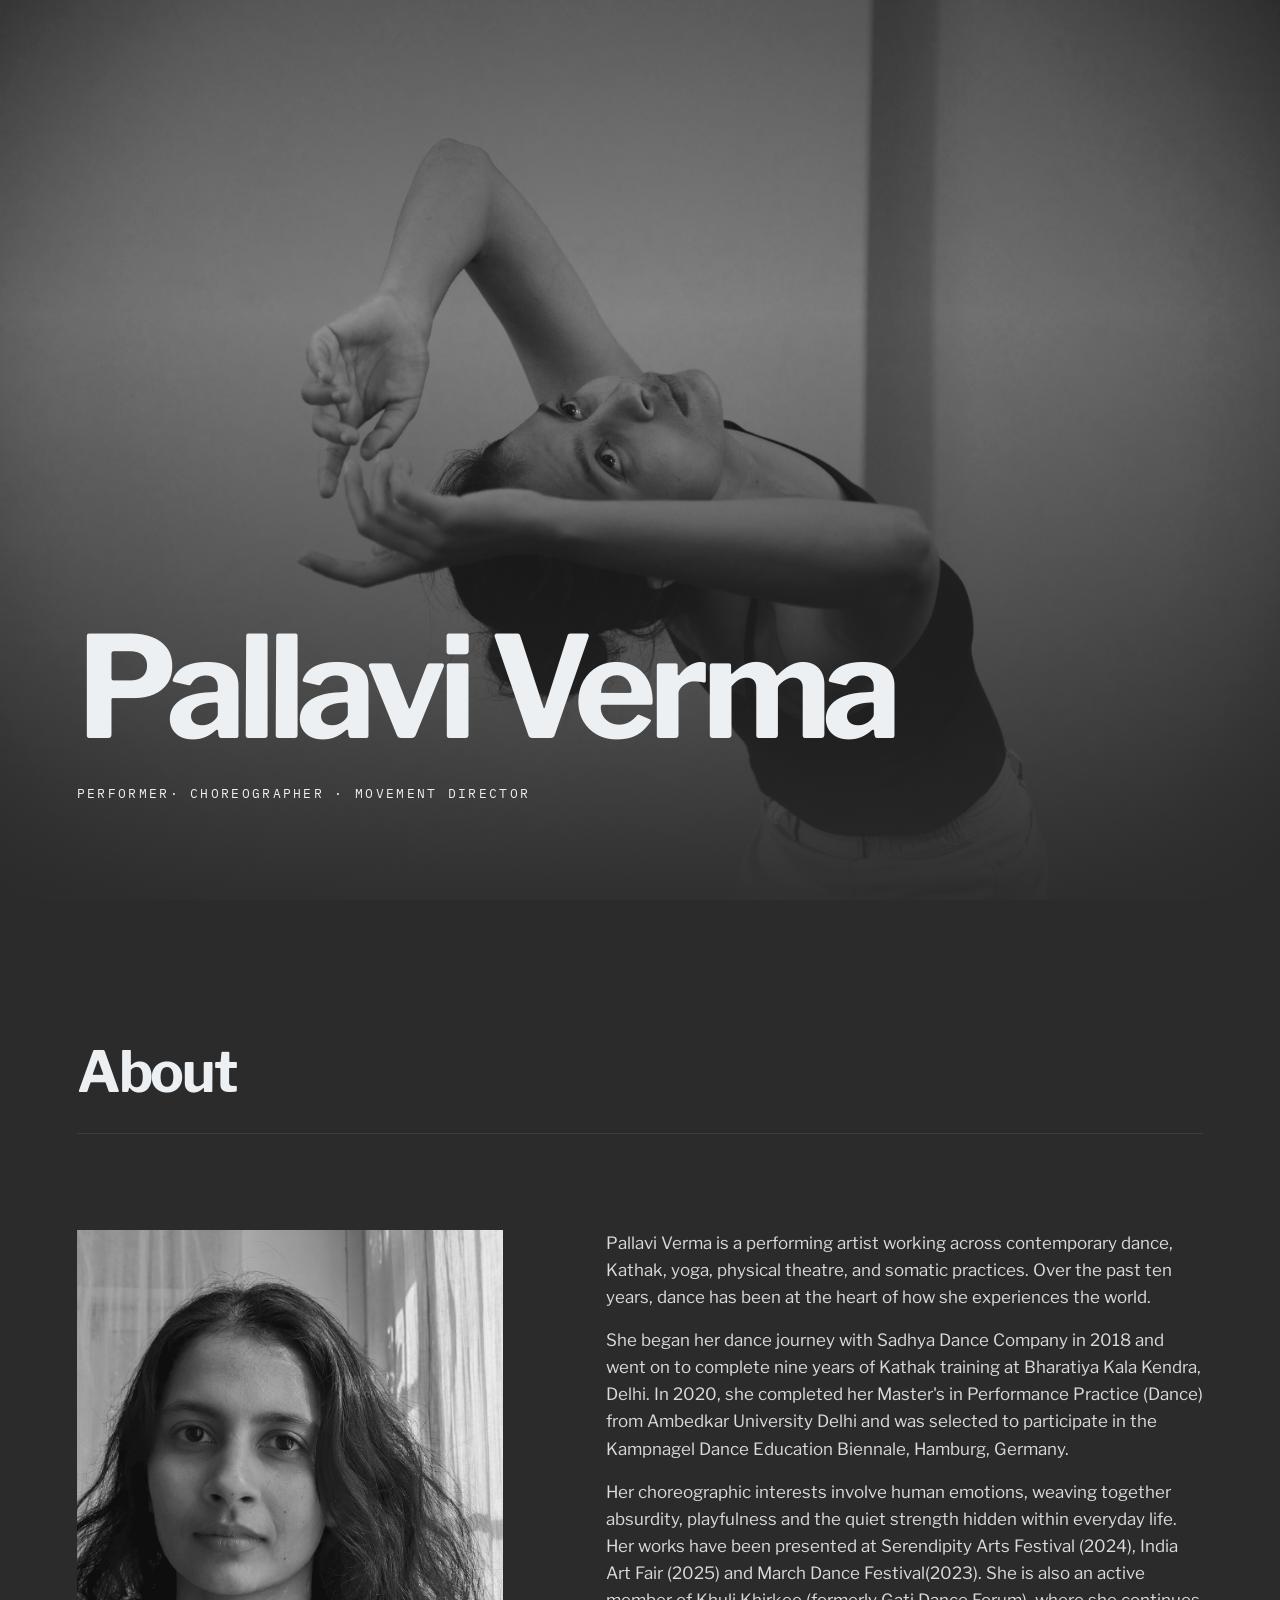
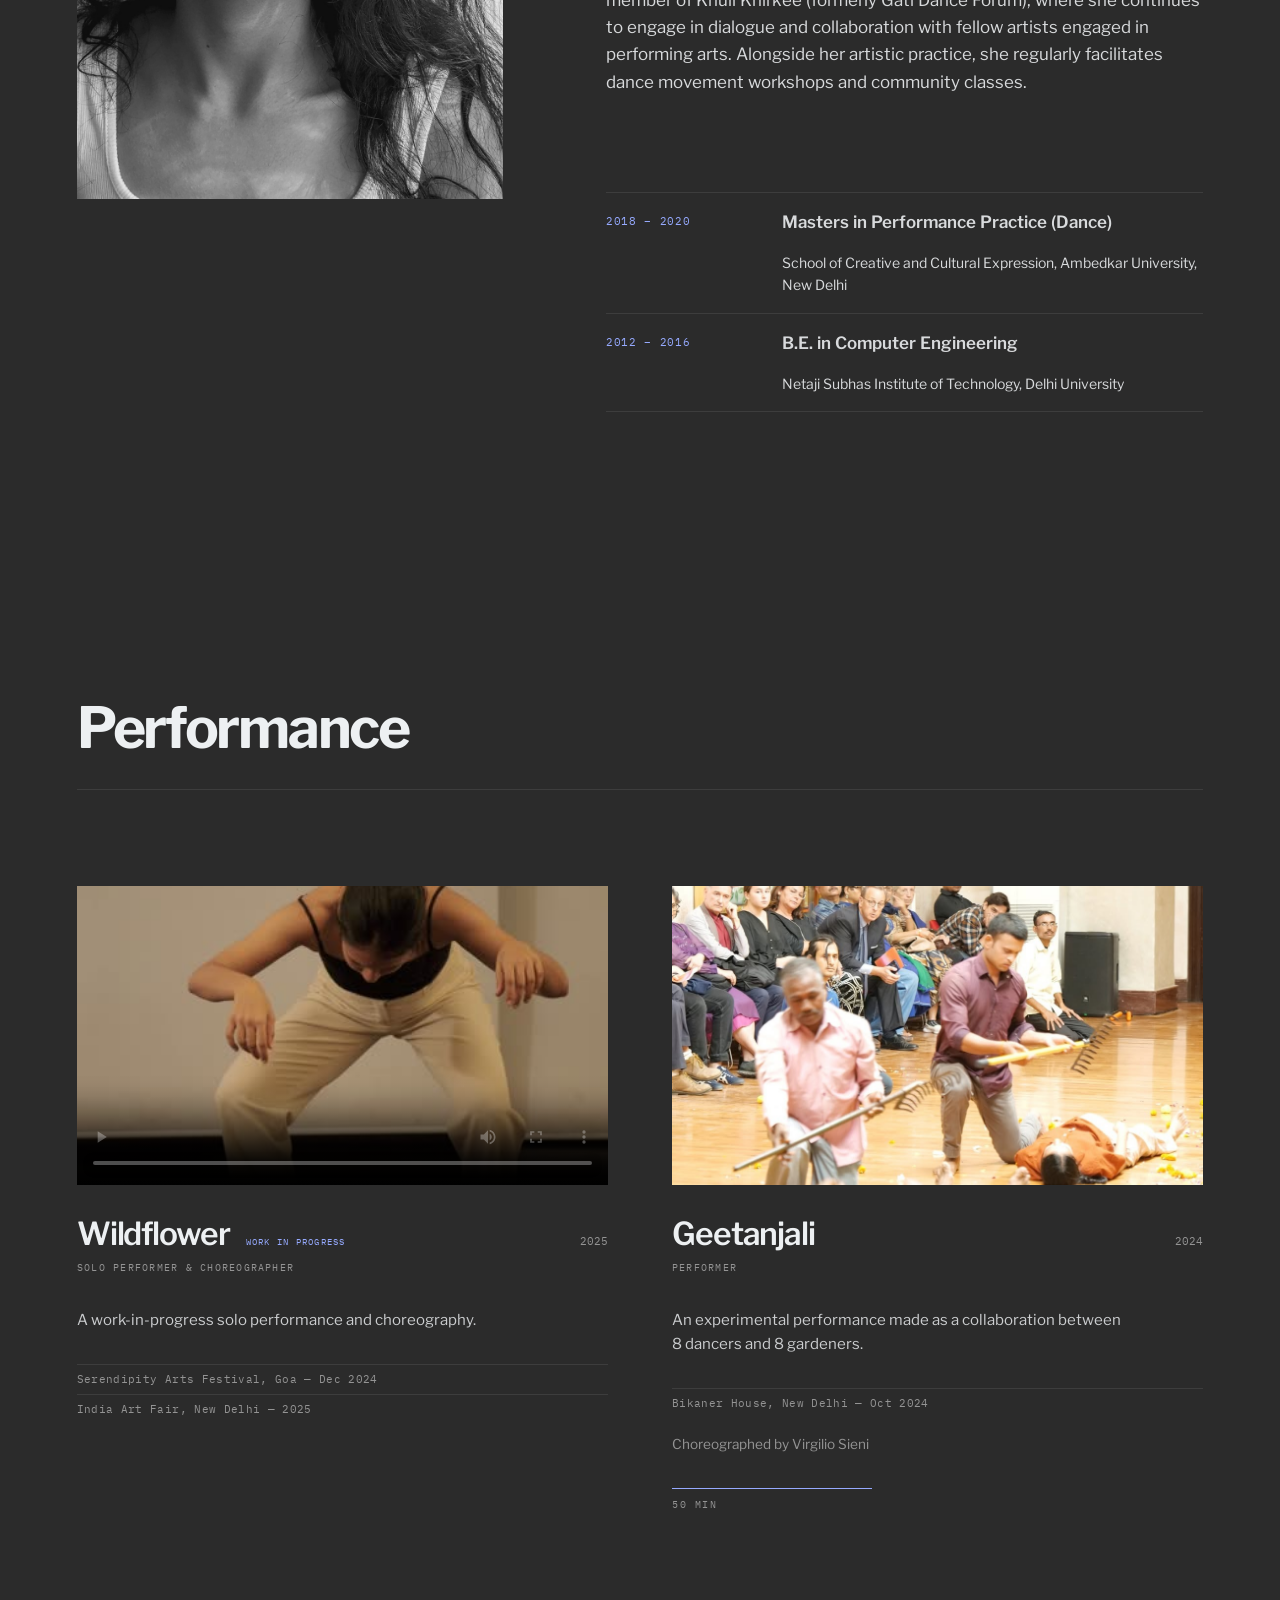
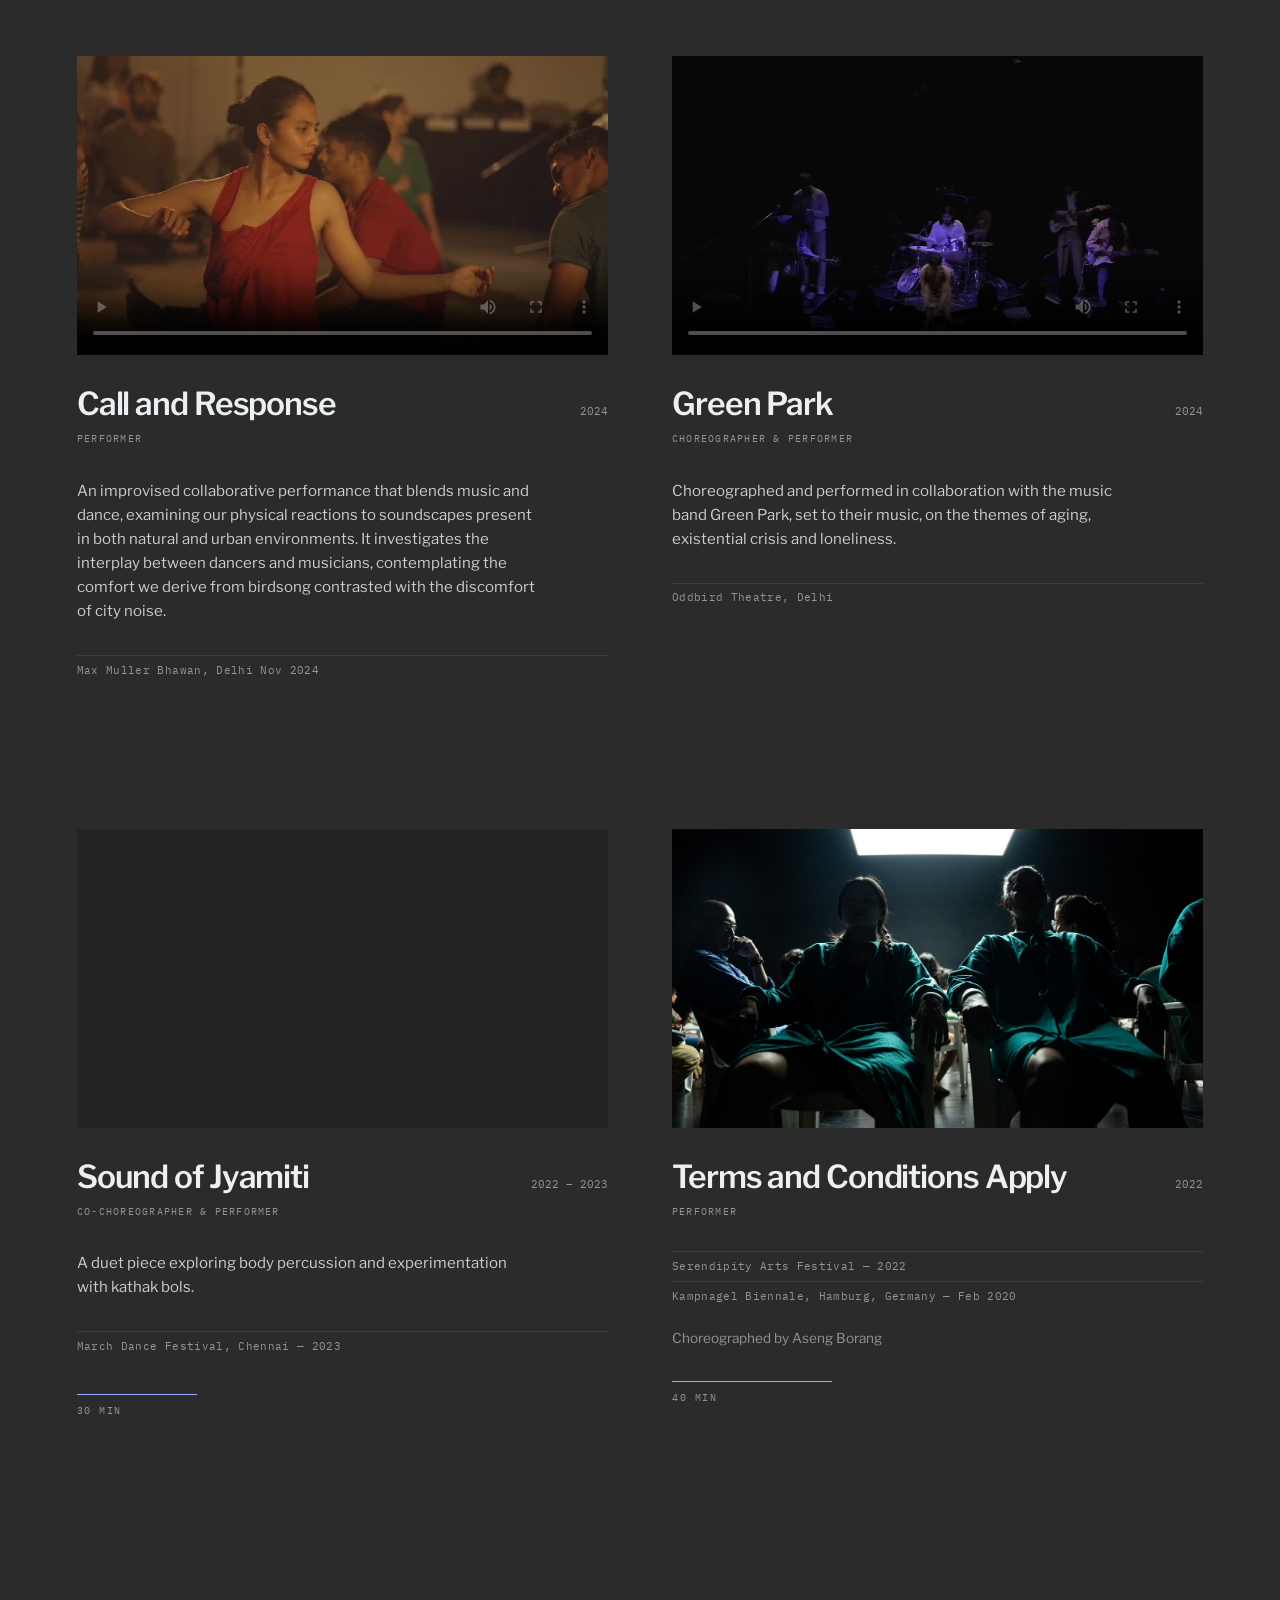
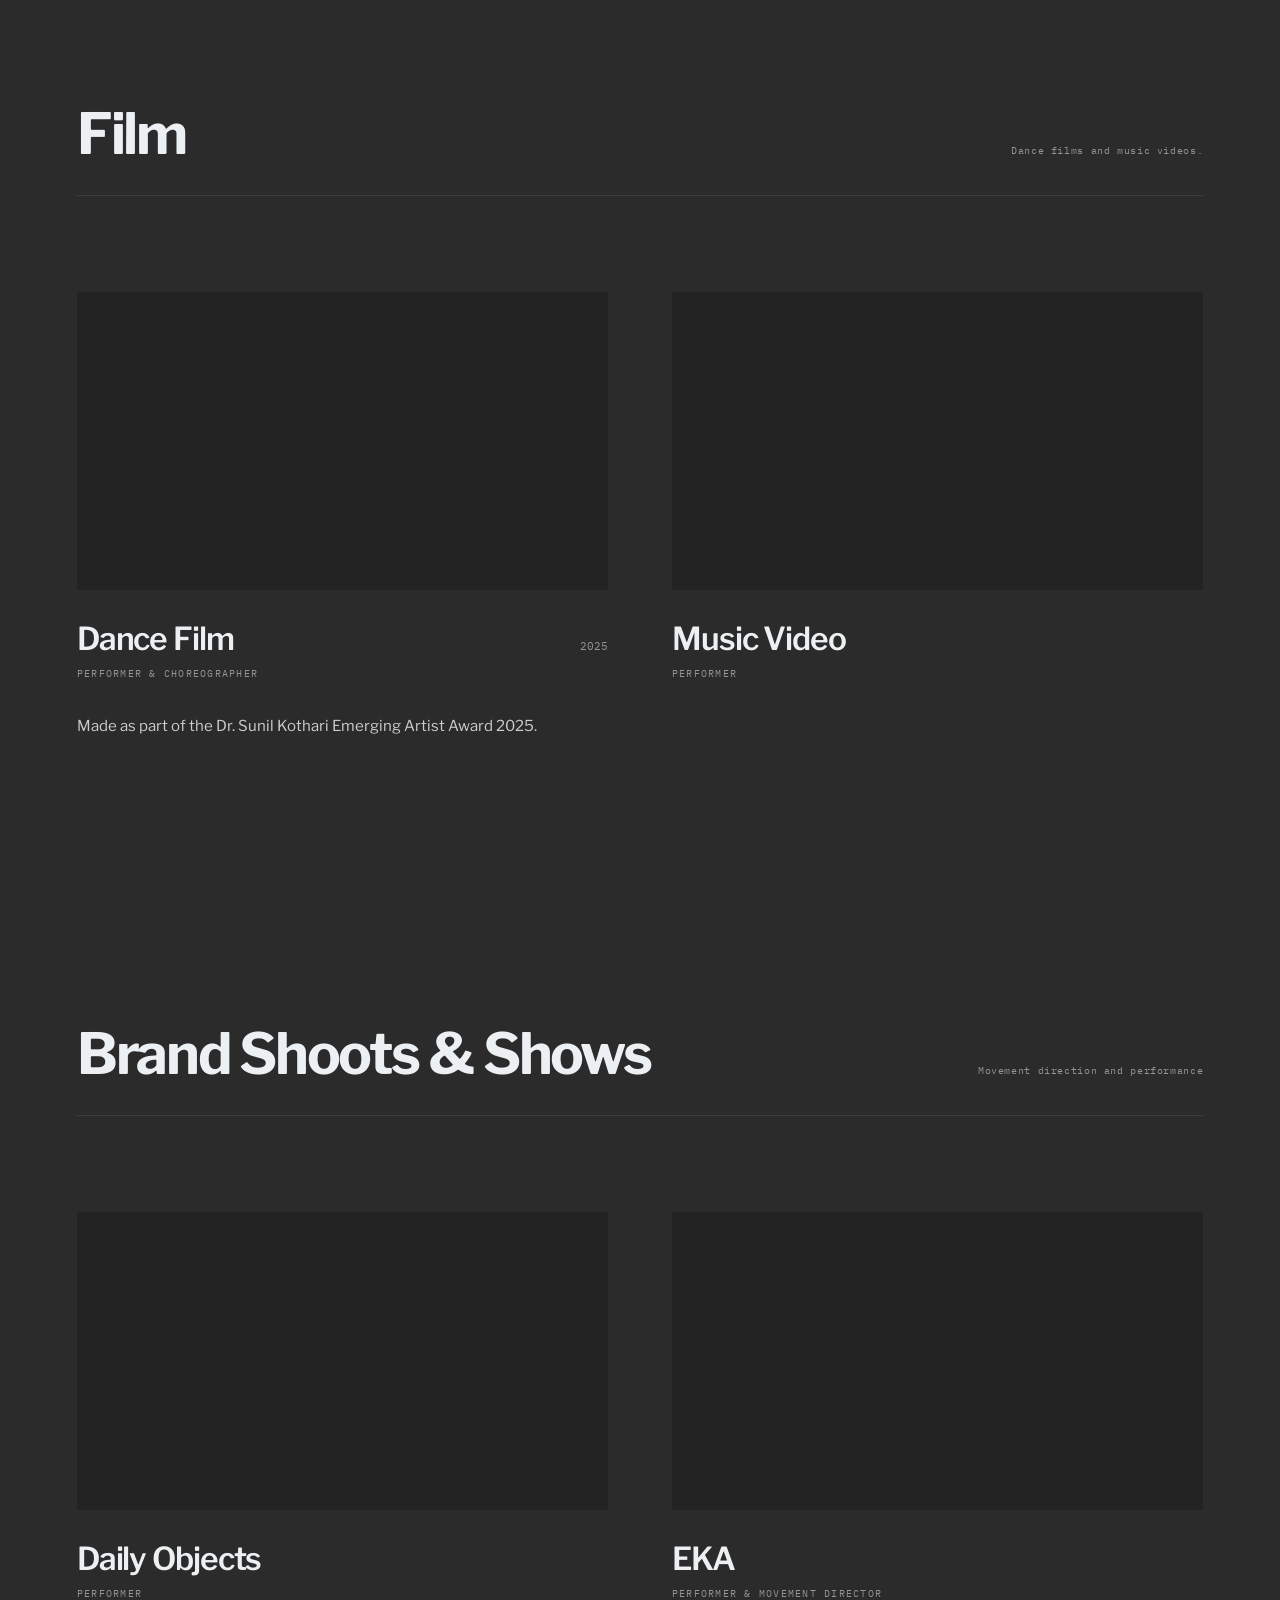
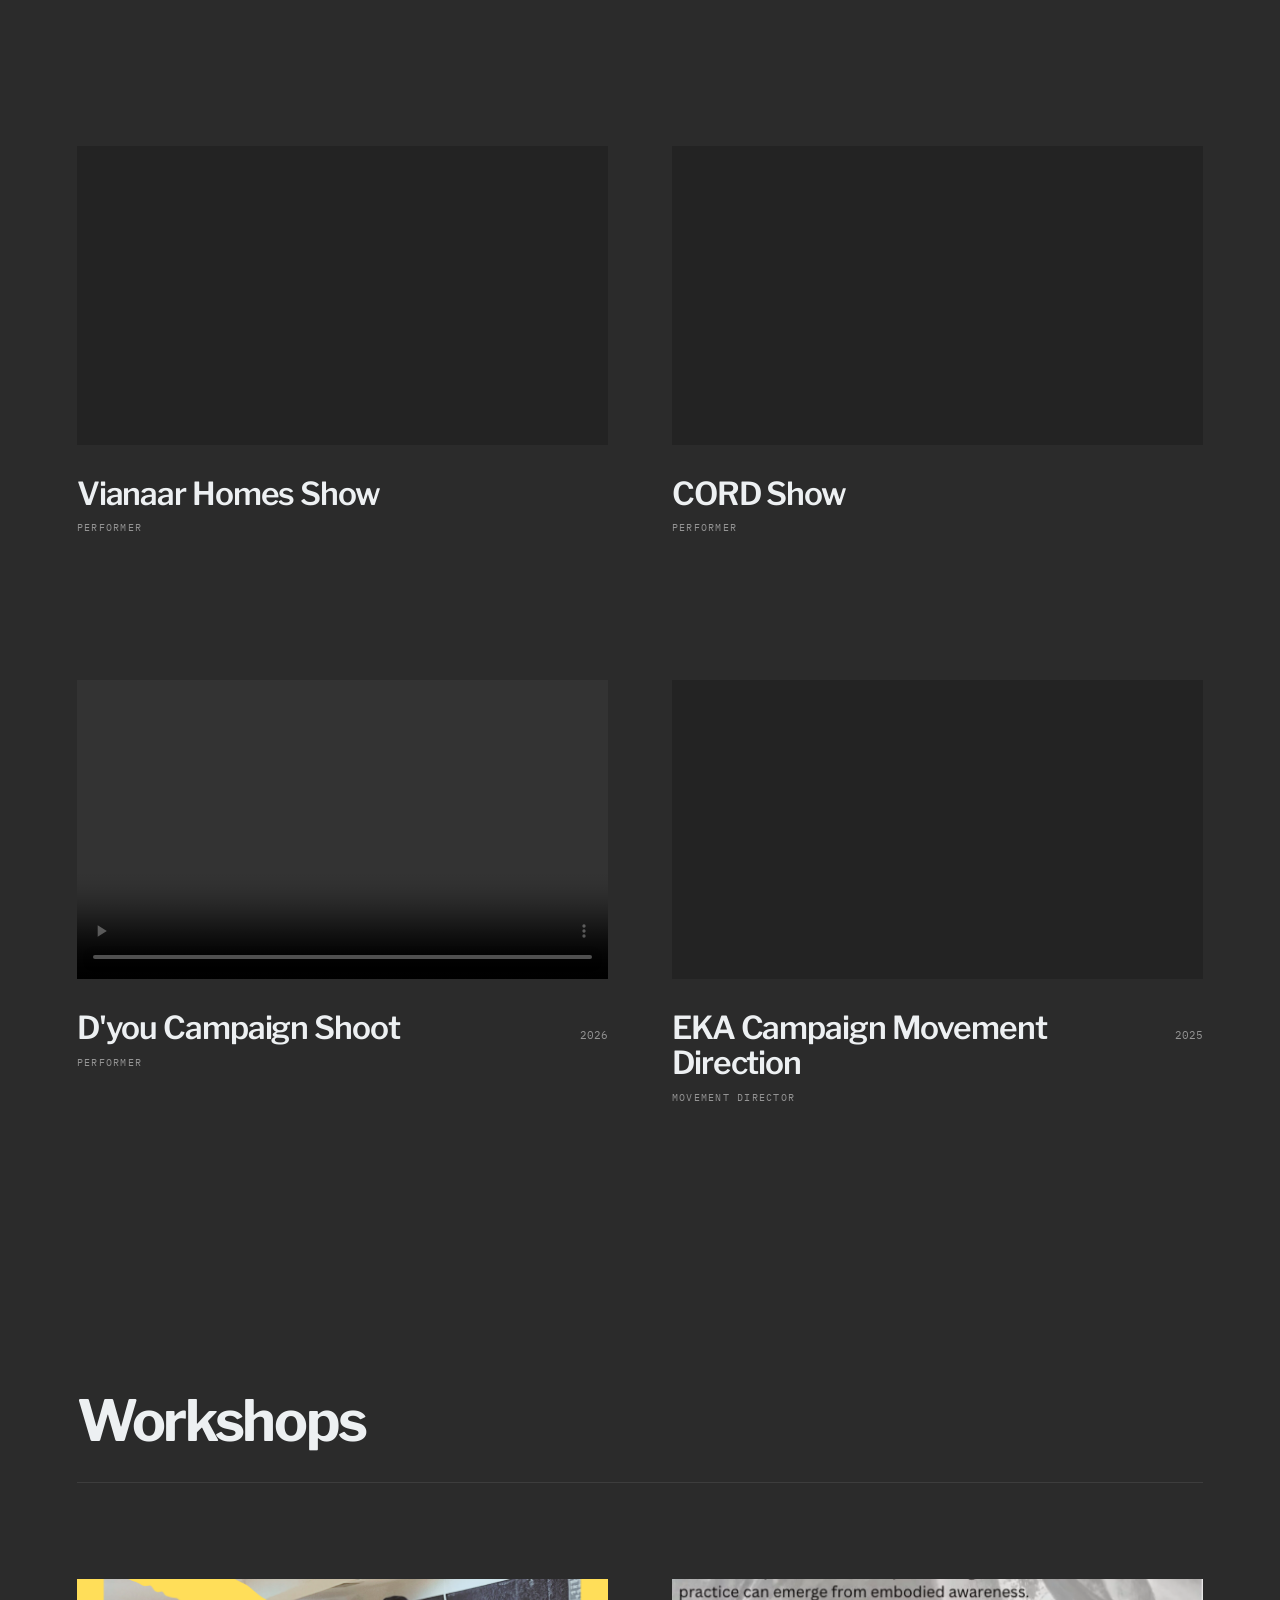
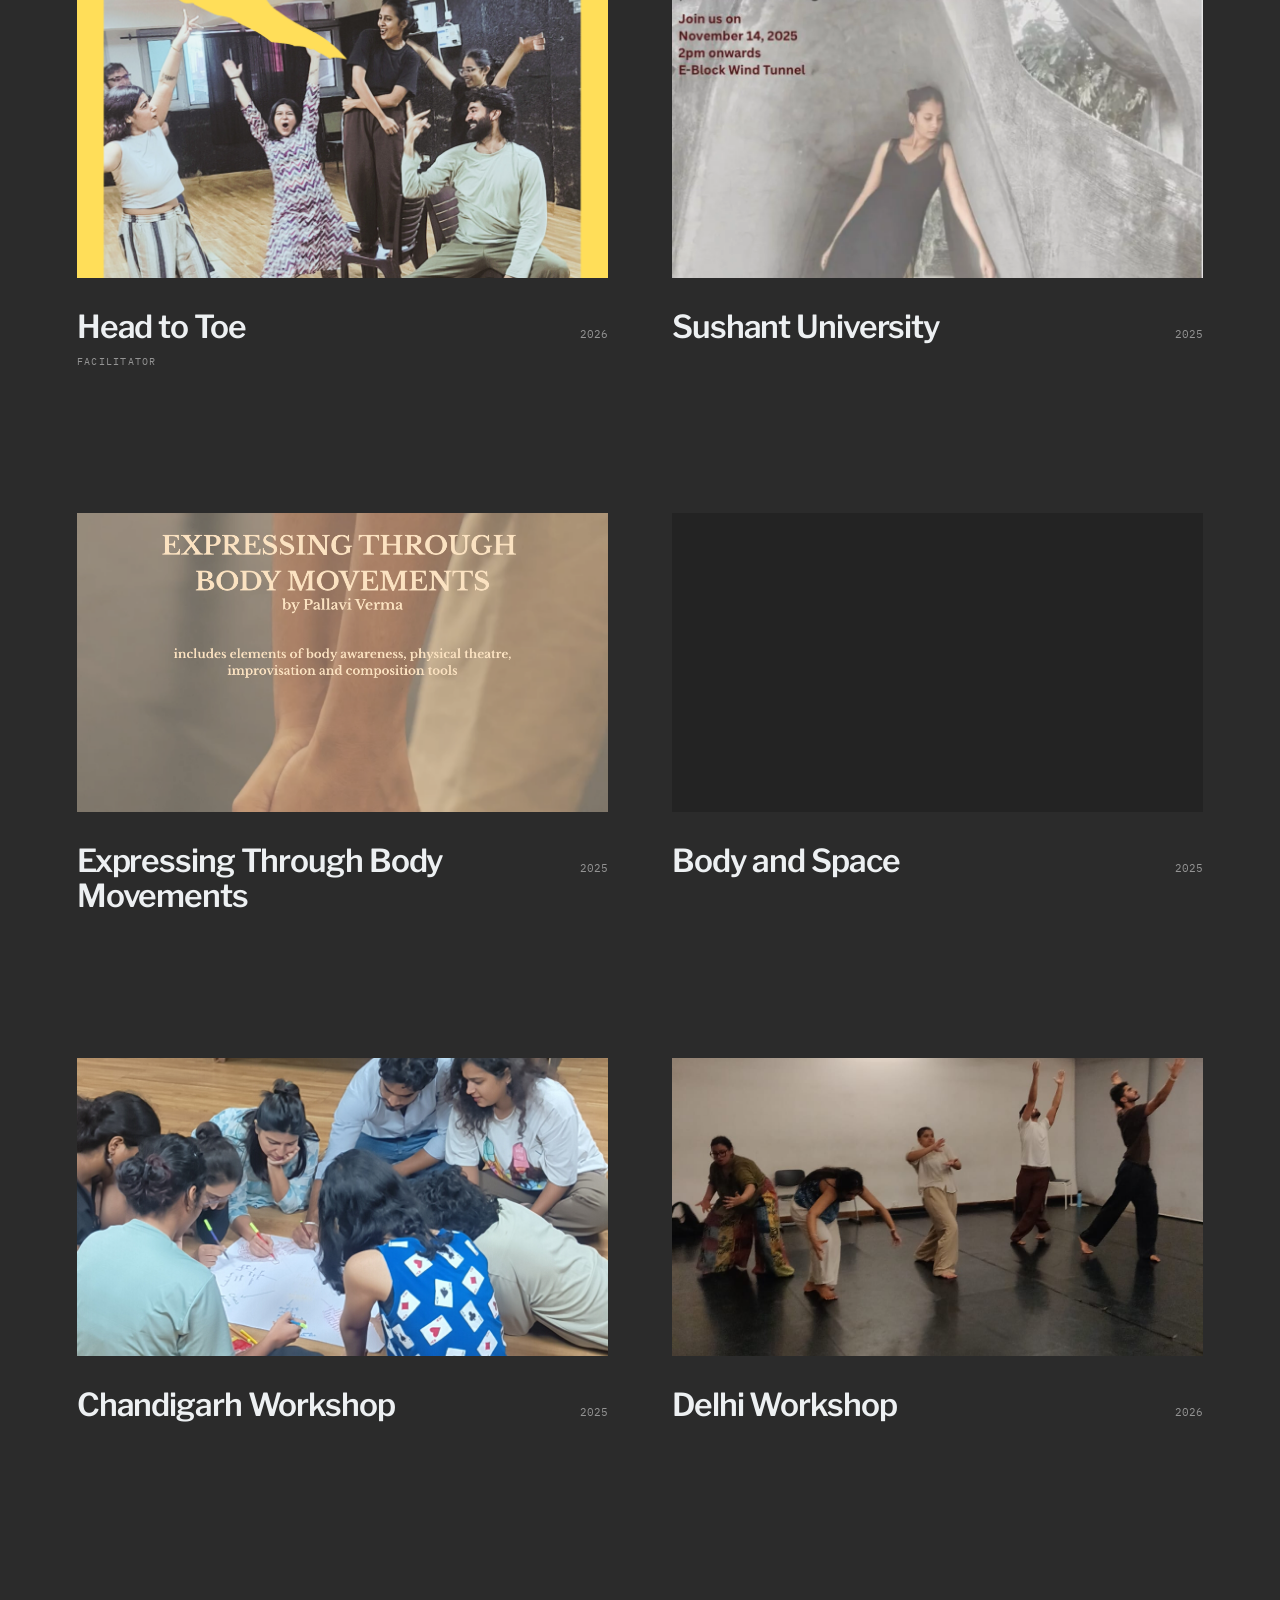
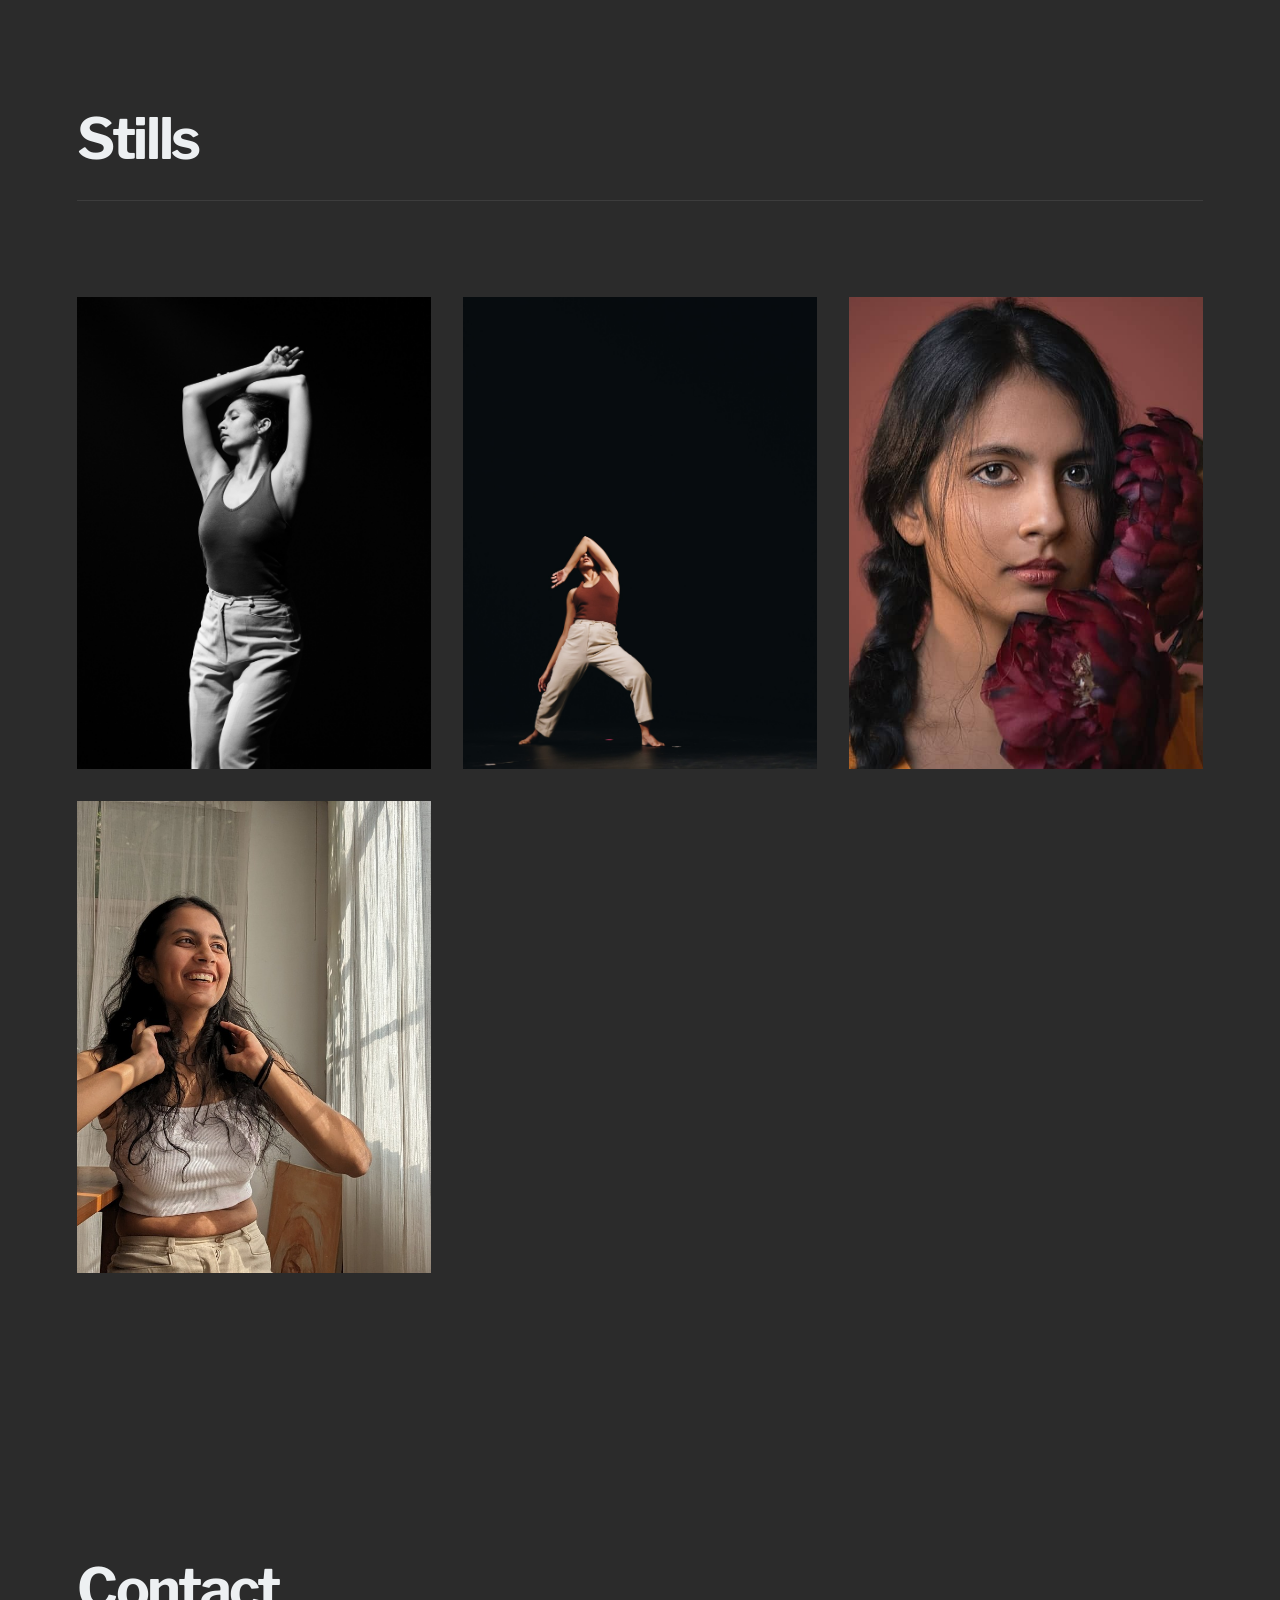
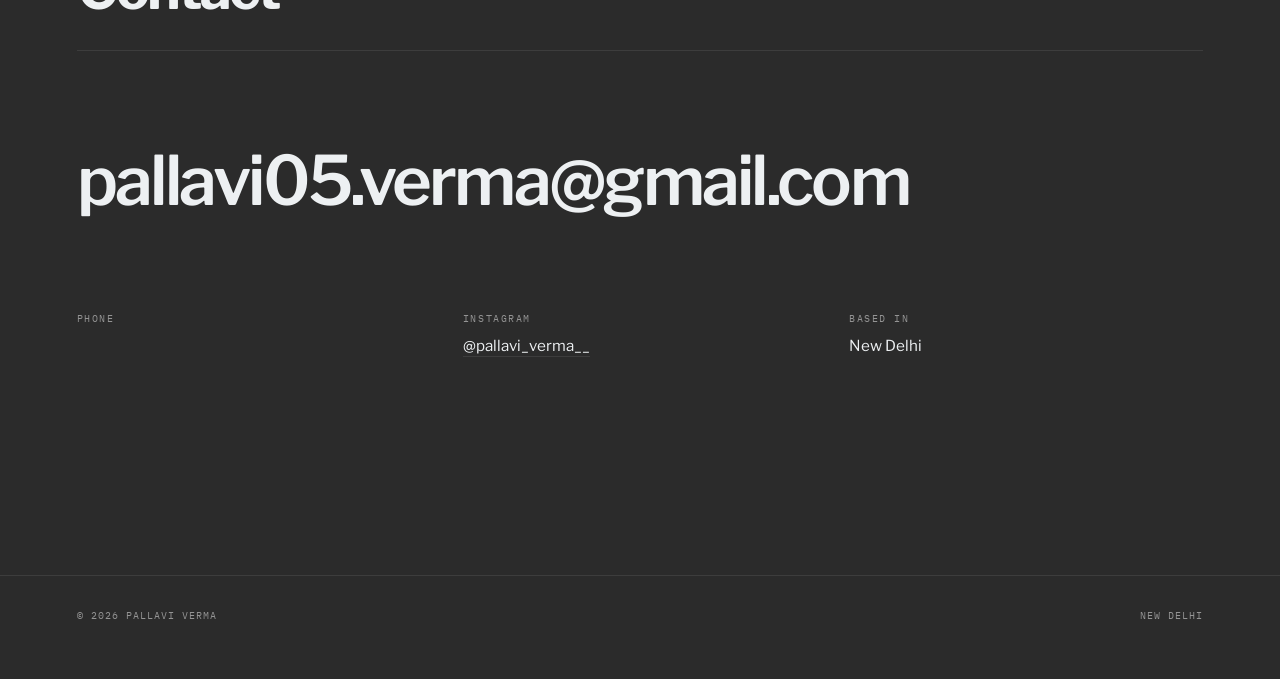
==== commit eeaef527: "Rebuild site [skip ci]" ====
--- a/index.html
+++ b/index.html
@@ -242,6 +242,18 @@
 <span class="work__year">2026</span>
 </div>
 <p class="work__role">Performer</p>
+
+
+
+
+</article><article class="work reveal">
+<div class="work__media"><iframe src="https://www.youtube-nocookie.com/embed/N6HWV_Igxvg" title="EKA Campaign Movement Direction" loading="lazy" allow="accelerometer; clipboard-write; encrypted-media; gyroscope; picture-in-picture; web-share" allowfullscreen></iframe></div>
+<div class="work__head">
+<h3 class="work__title">EKA Campaign Movement Direction</h3>
+
+<span class="work__year">2025</span>
+</div>
+<p class="work__role">Movement Director</p>
 
 
 
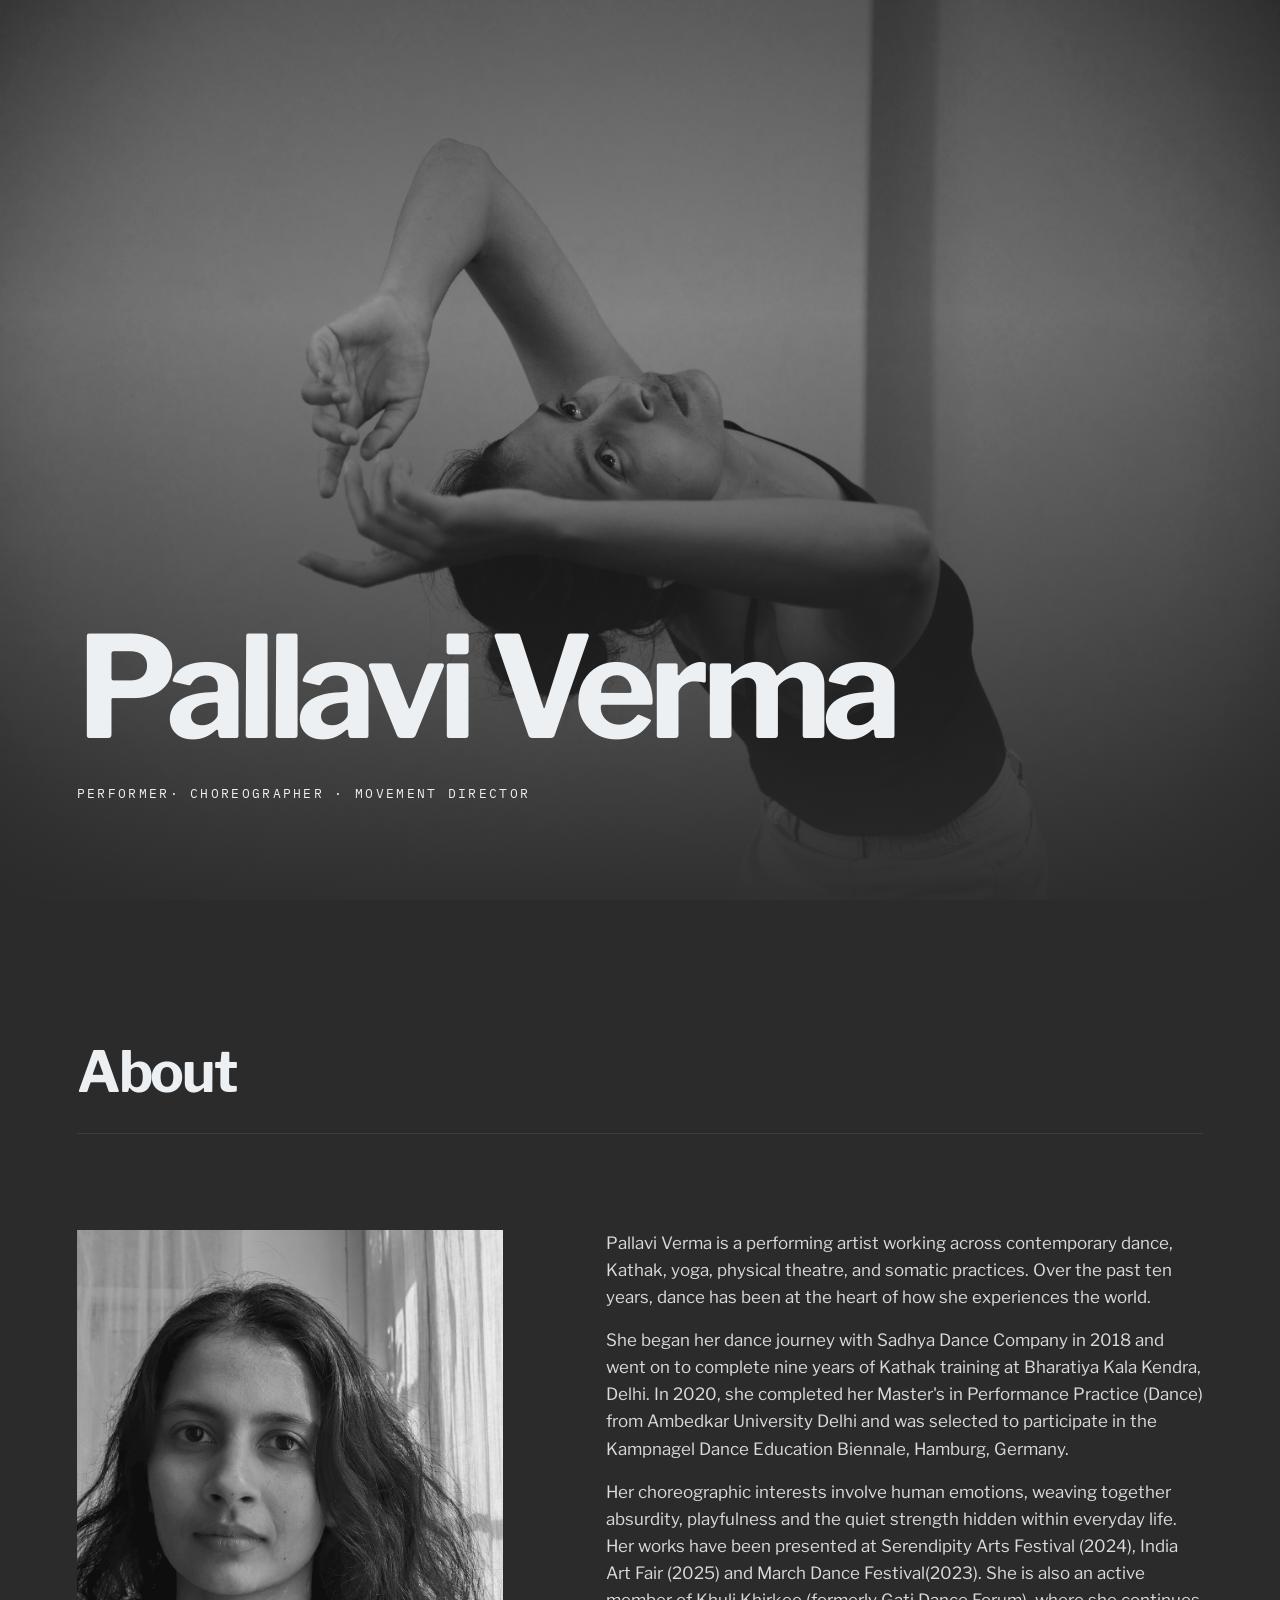
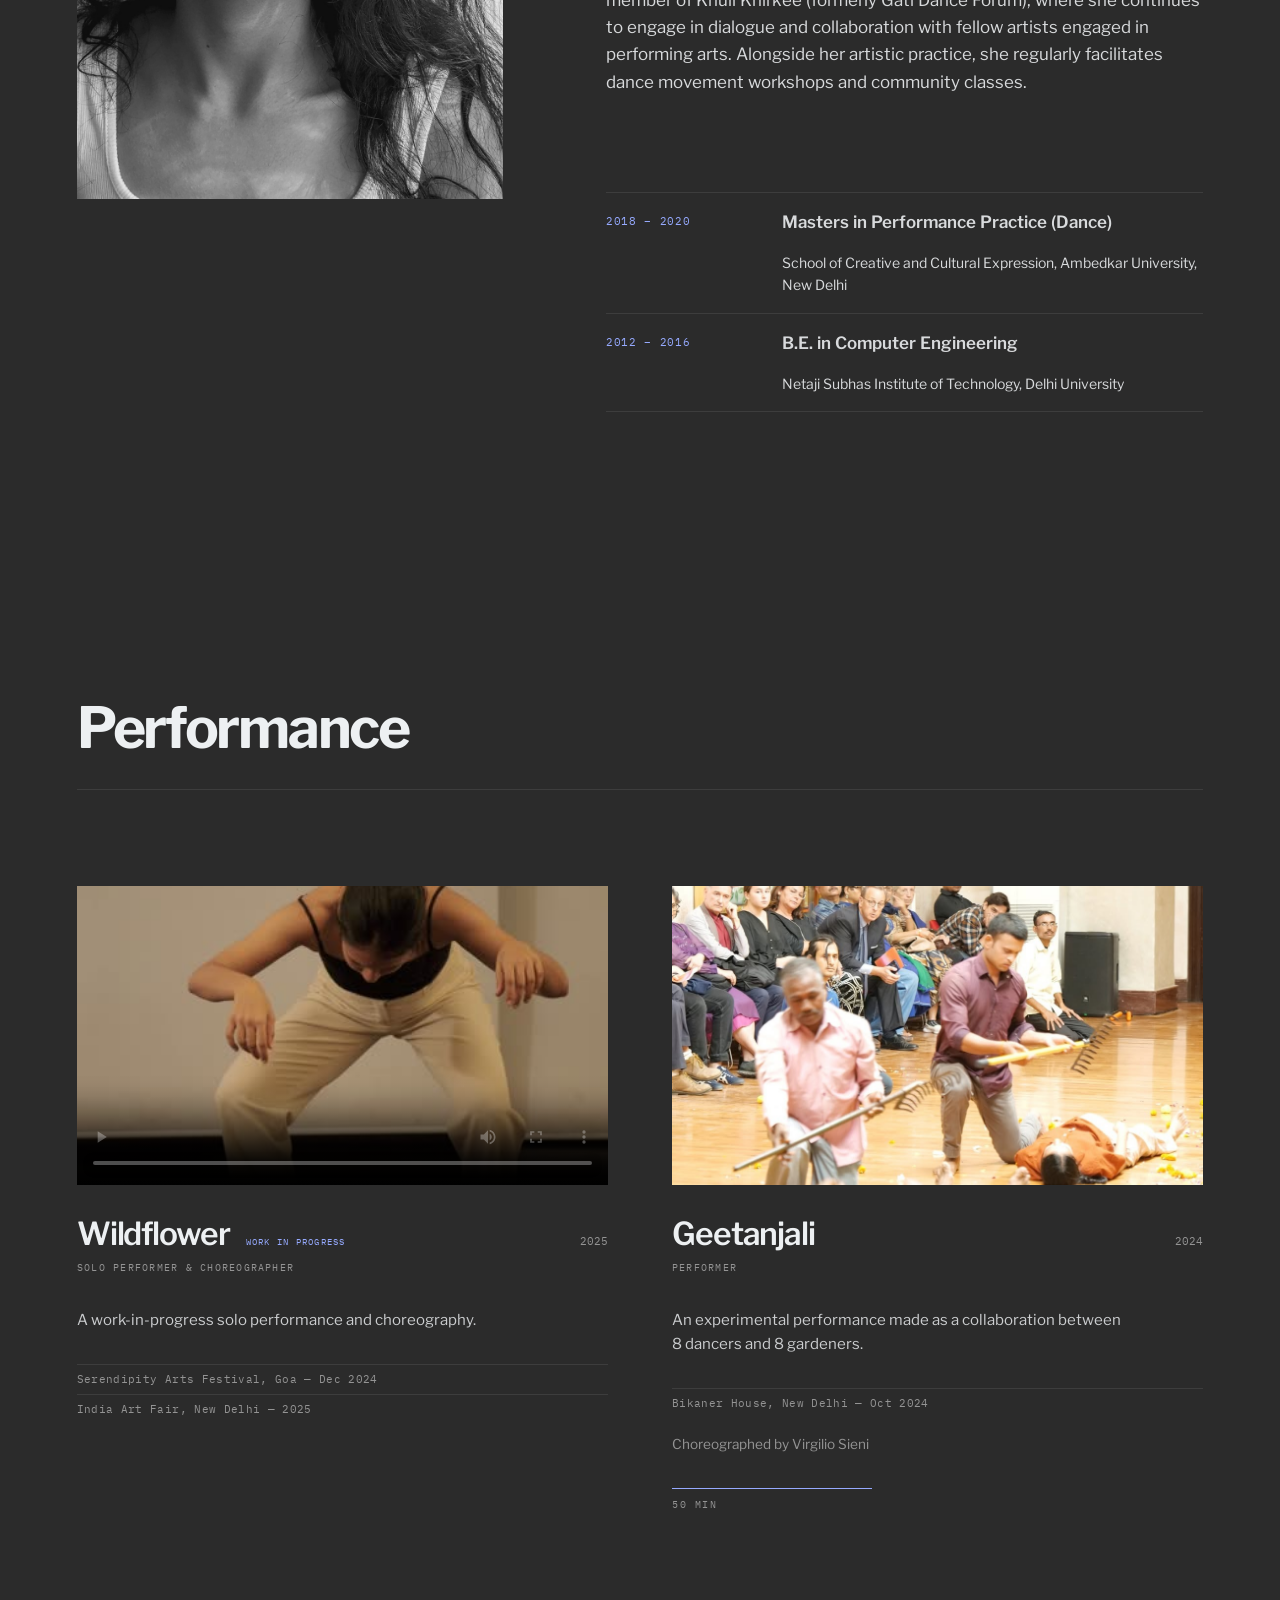
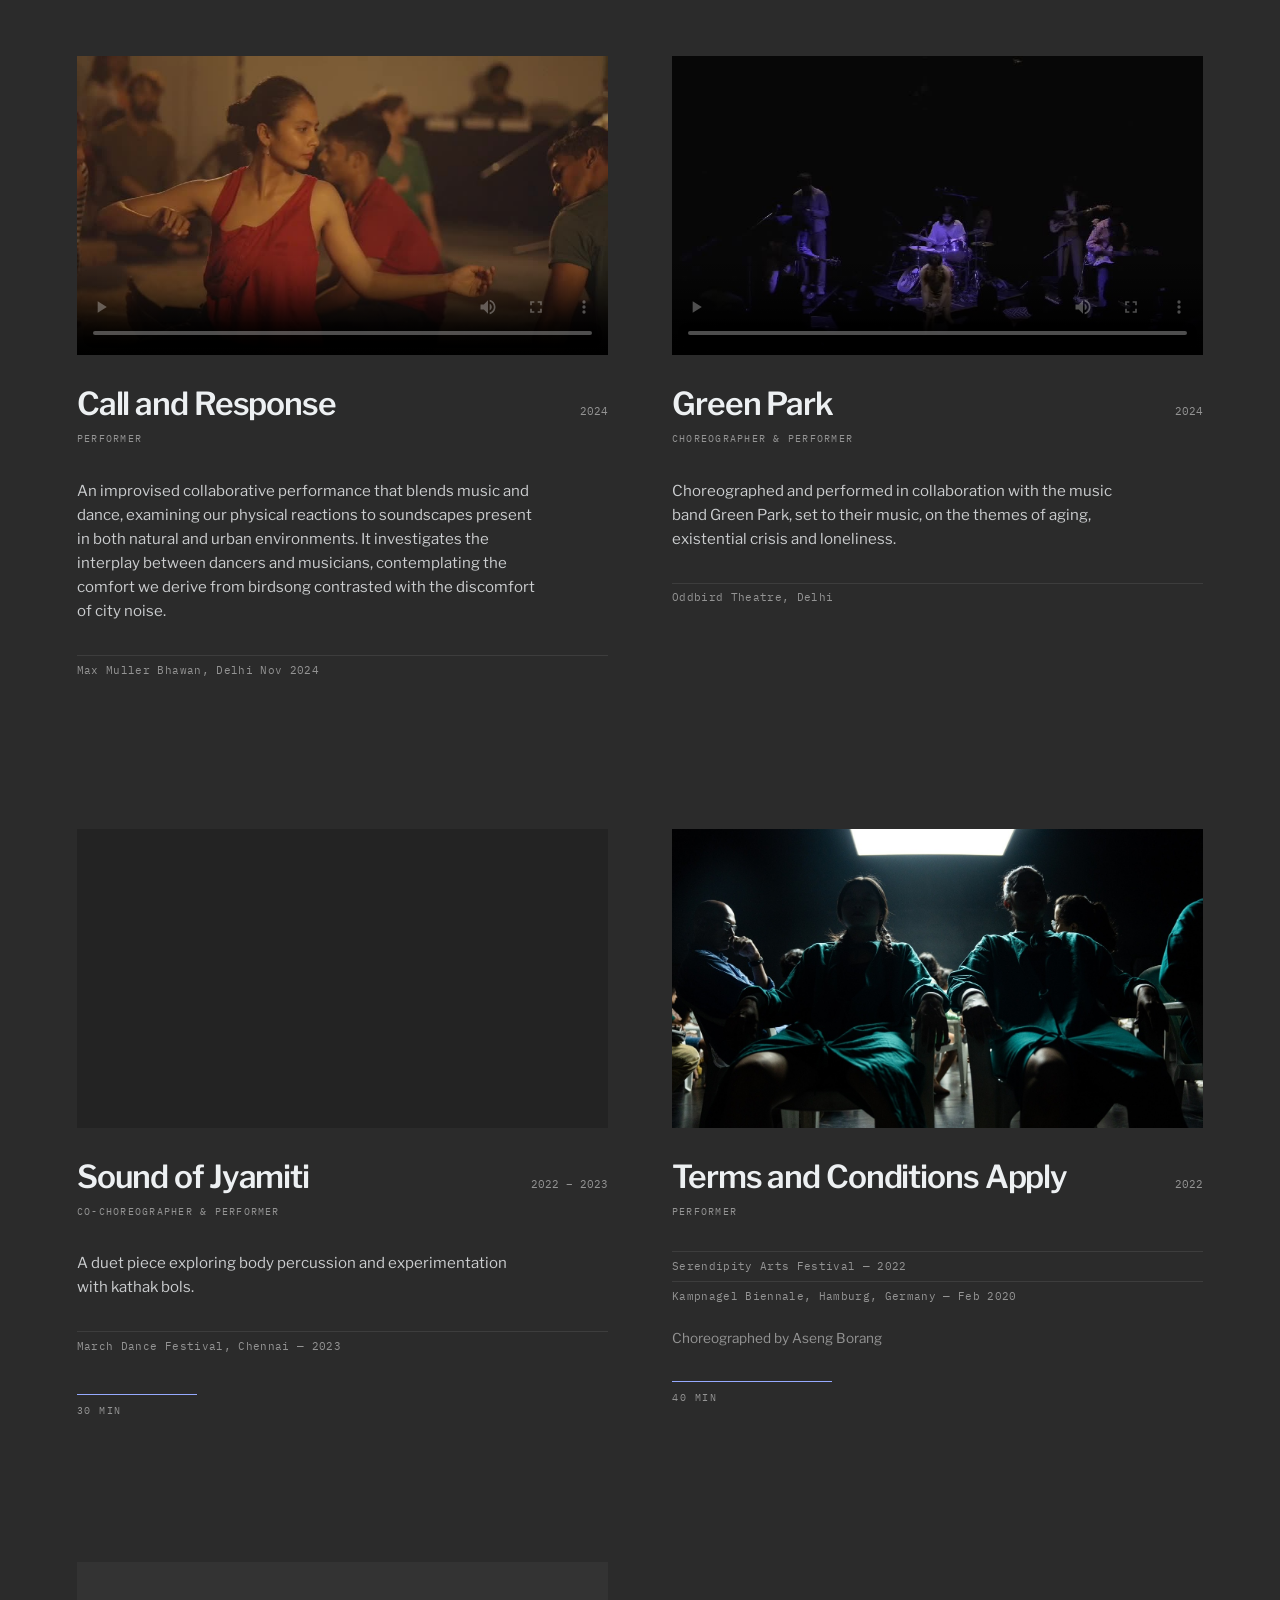
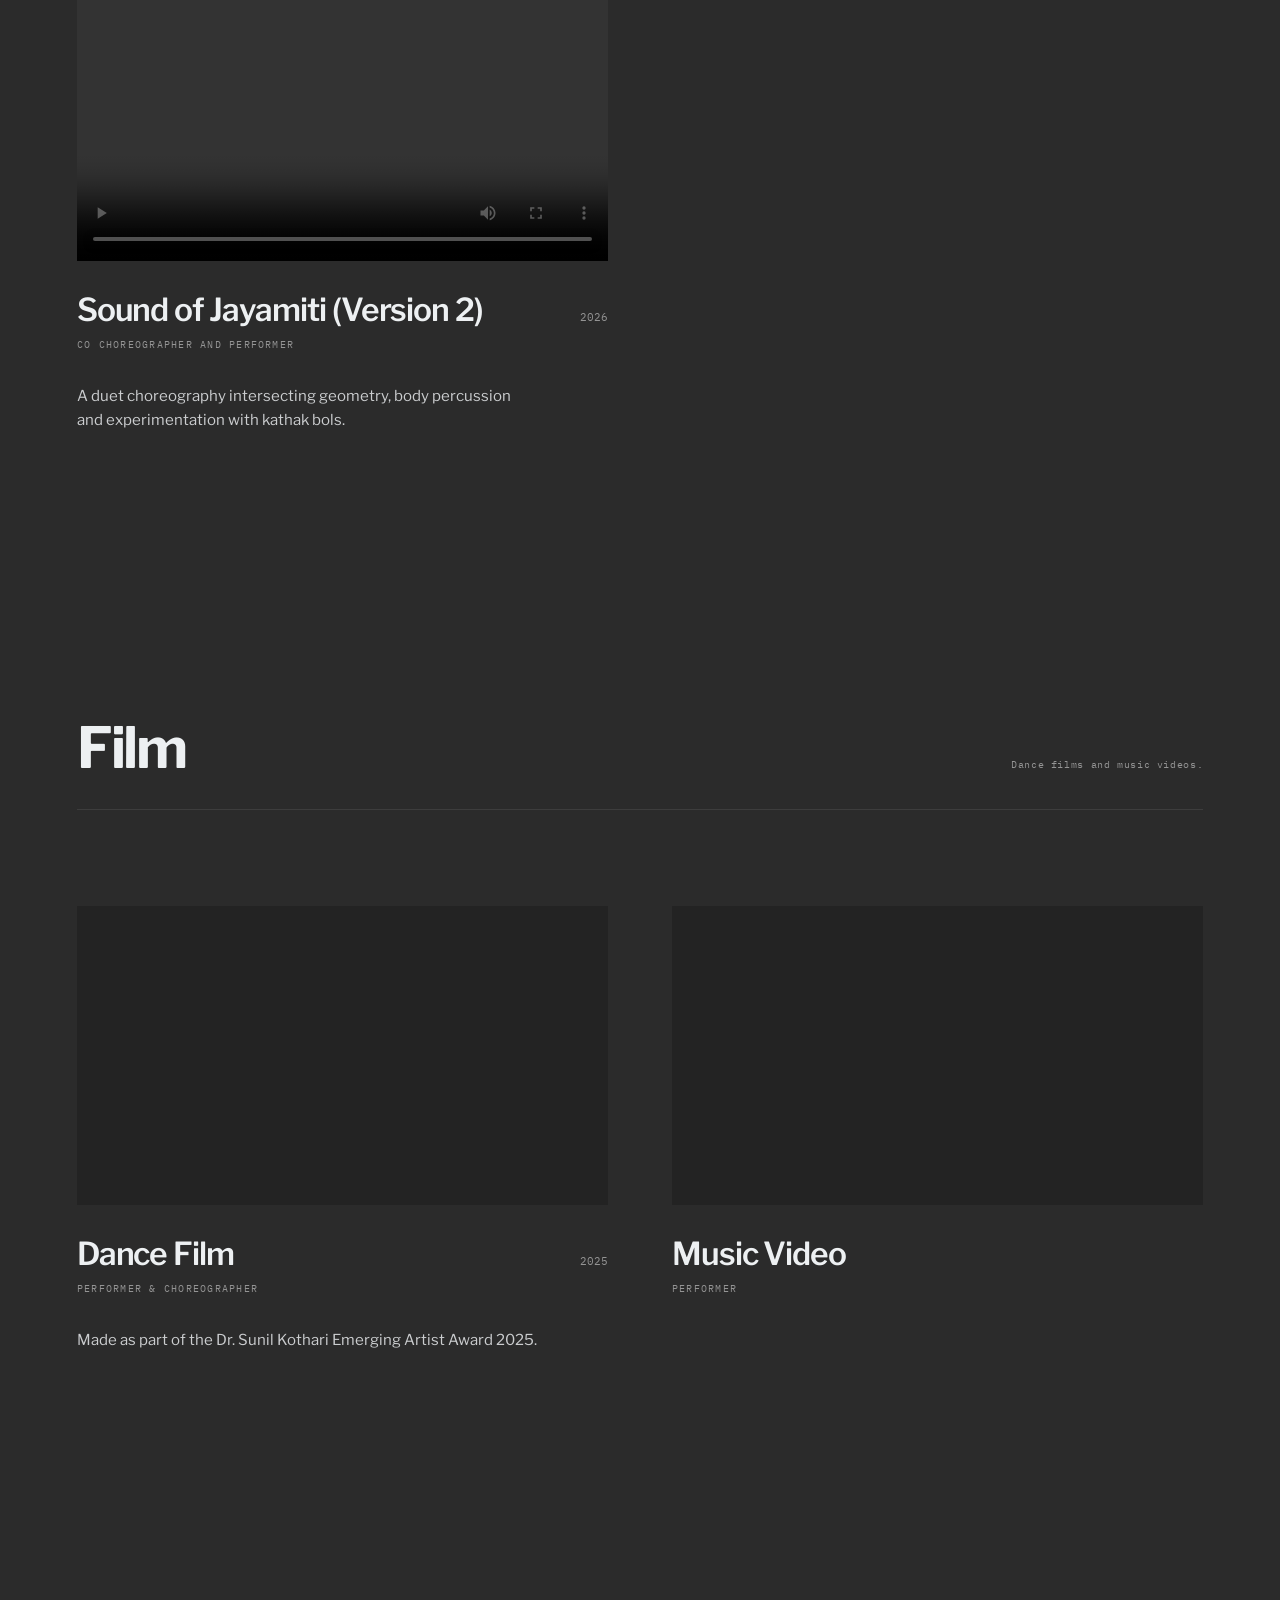
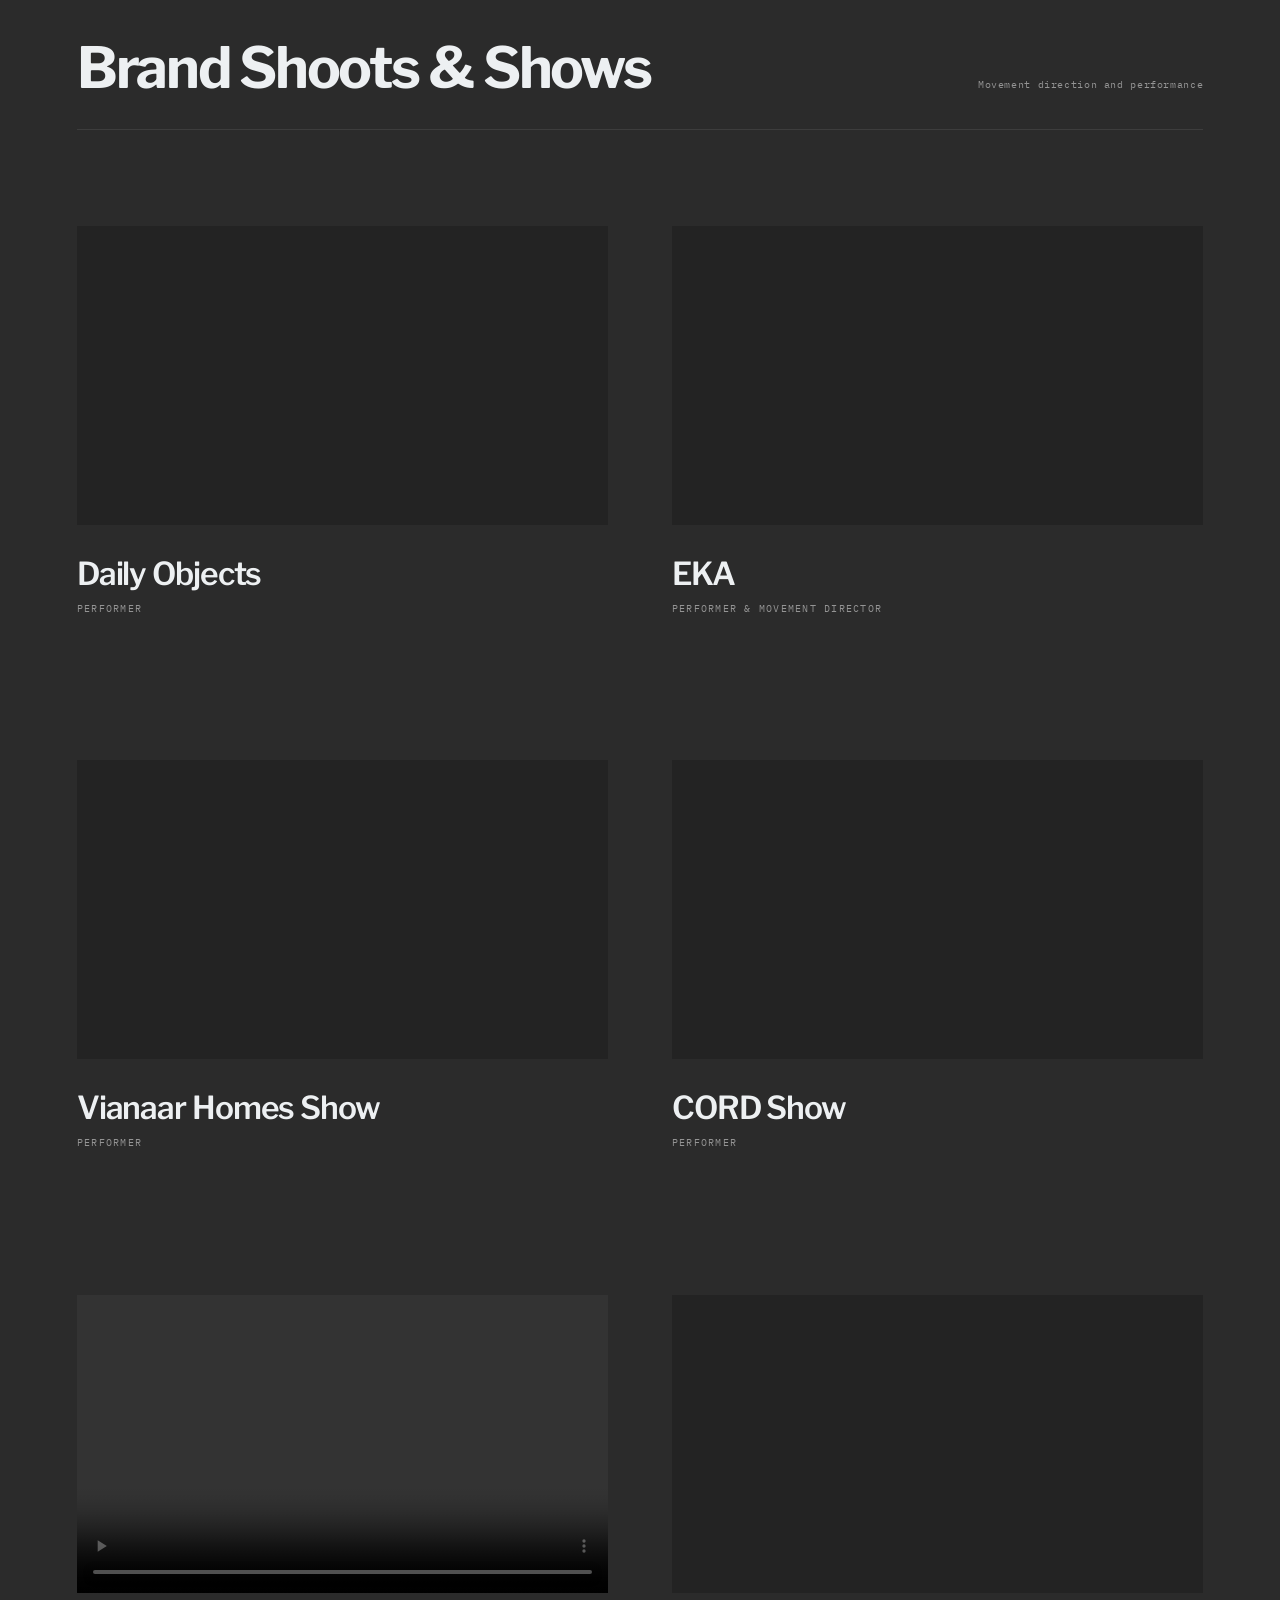
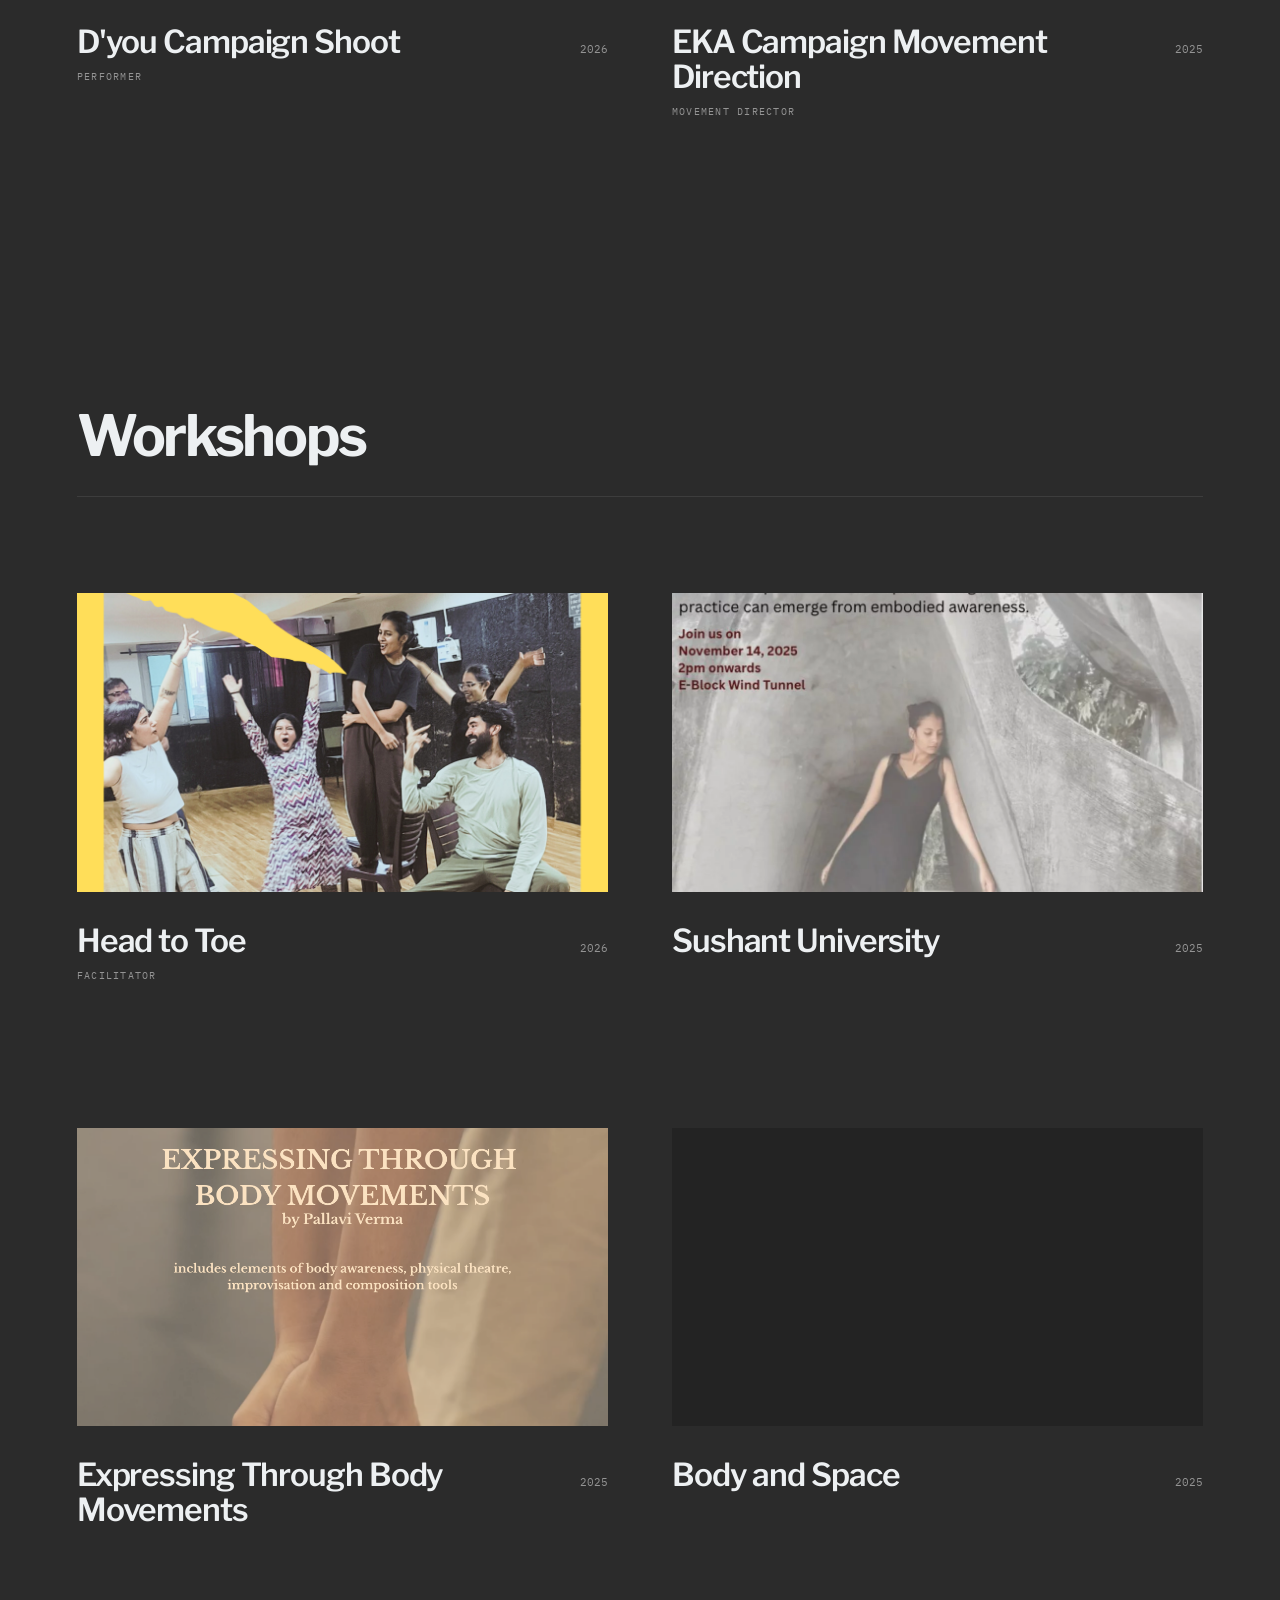
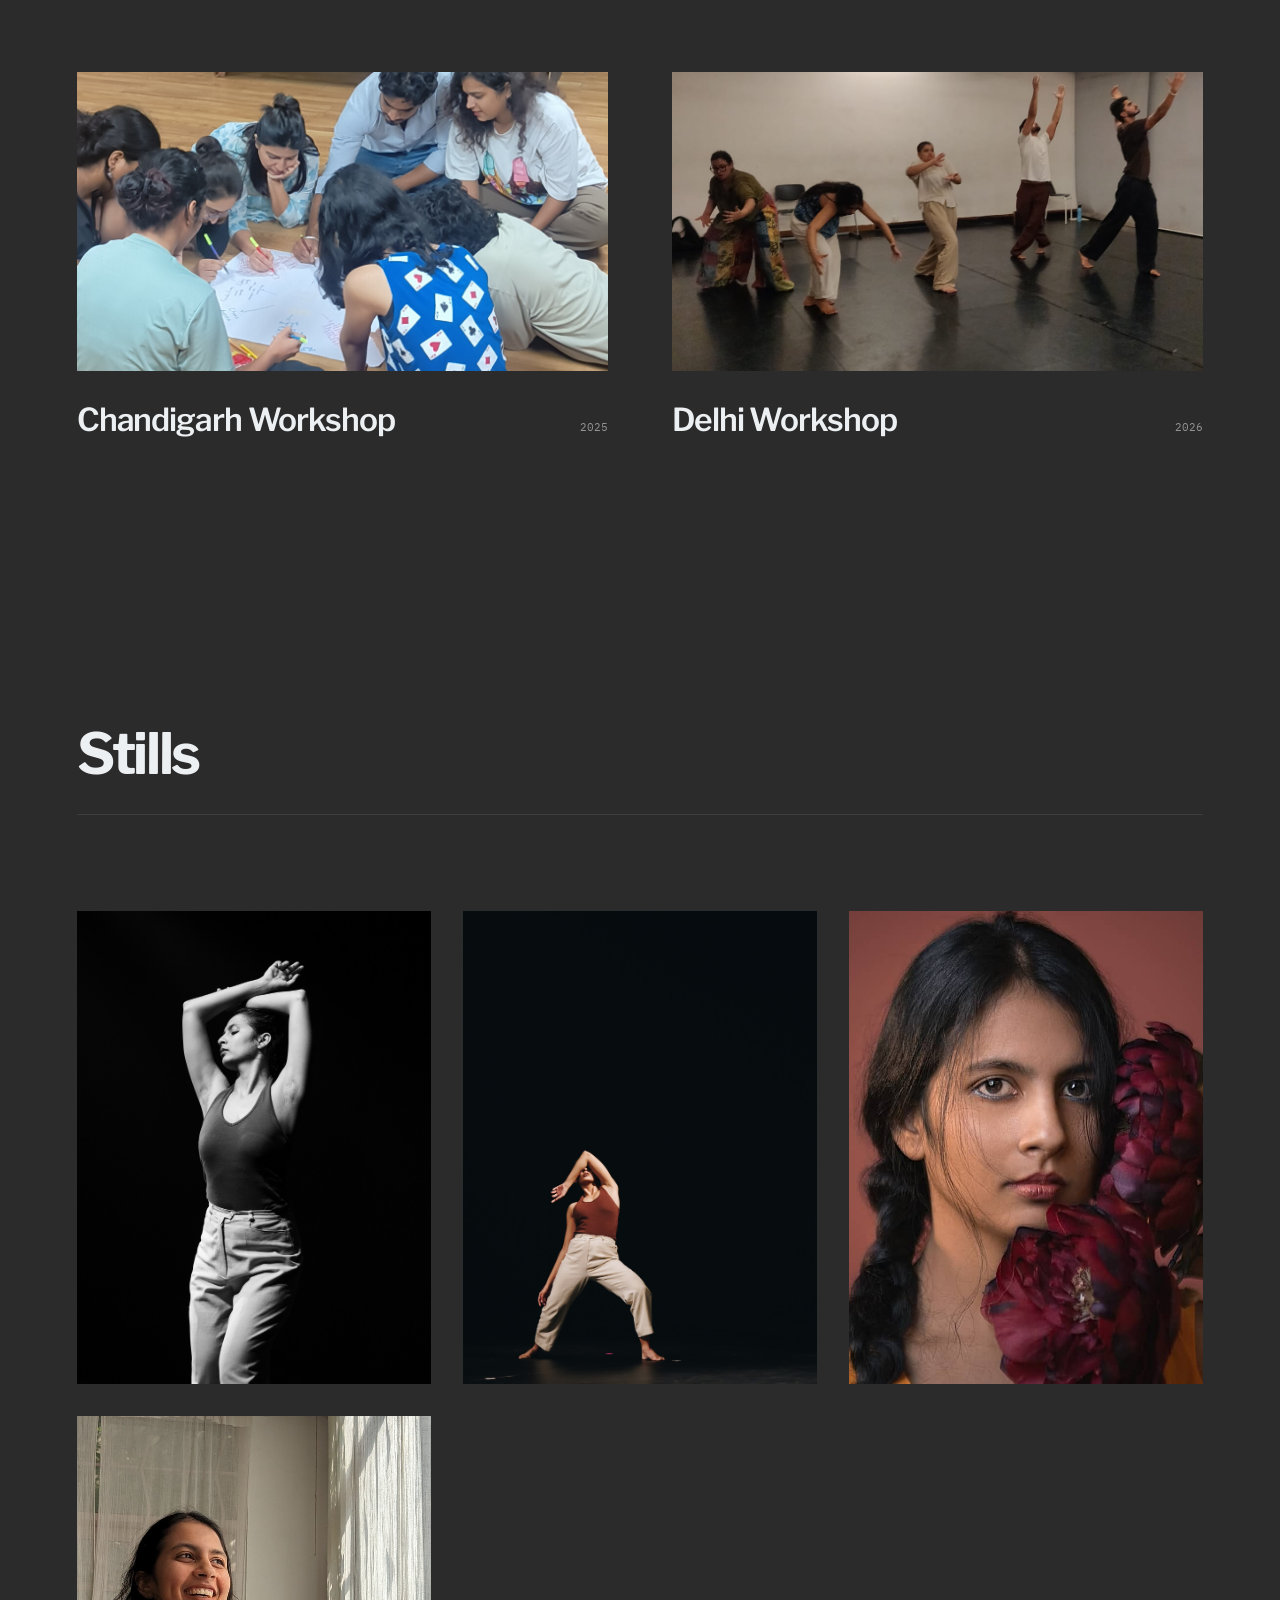
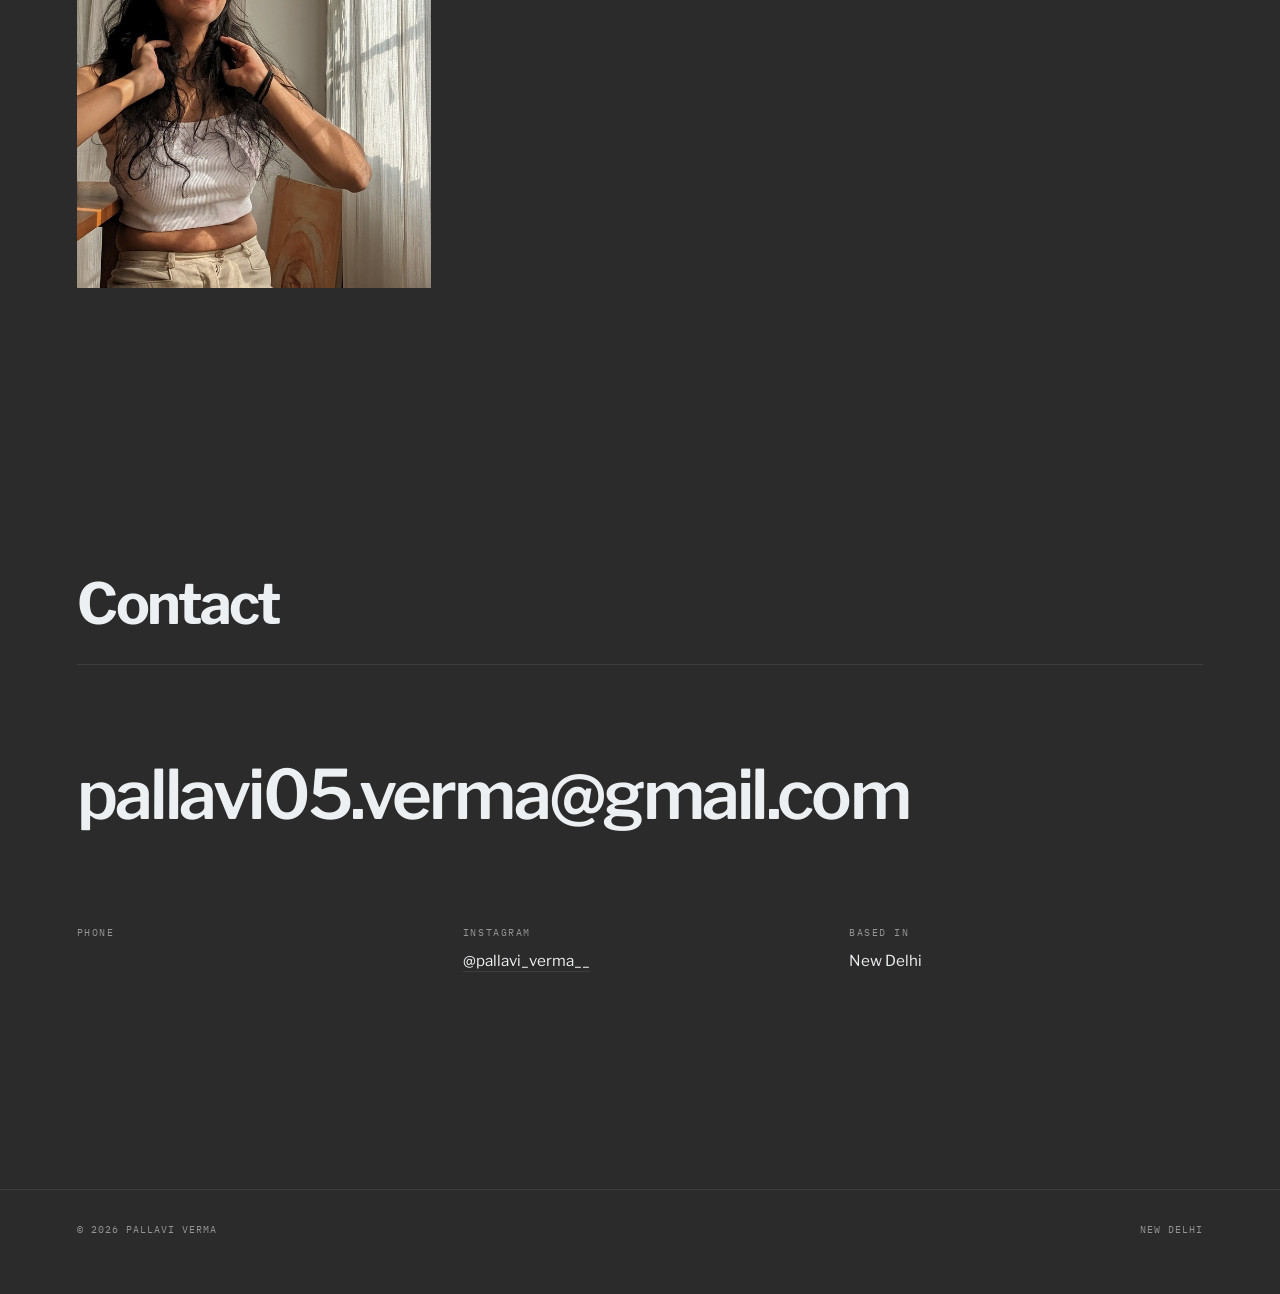
==== commit 7cdaf5e6: "Rebuild site [skip ci]" ====
--- a/index.html
+++ b/index.html
@@ -150,6 +150,18 @@
 <span class="work__time-rule" style="--mins:160px"></span>
 <span class="work__time-label">40 min</span>
 </div>
+</article><article class="work reveal">
+<div class="work__media"><video src="assets/video/soj.mp4" preload="metadata" controls playsinline></video></div>
+<div class="work__head">
+<h3 class="work__title"><a href="work/sound-of-jayamiti-version-2/">Sound of Jayamiti (Version 2)</a></h3>
+
+<span class="work__year">2026</span>
+</div>
+<p class="work__role">Co Choreographer and Performer</p>
+<p class="work__desc">A duet choreography intersecting geometry, body percussion and experimentation with kathak bols.</p>
+
+
+
 </article></div>
 </section><section class="section reveal" id="film">
 <div class="section__head">
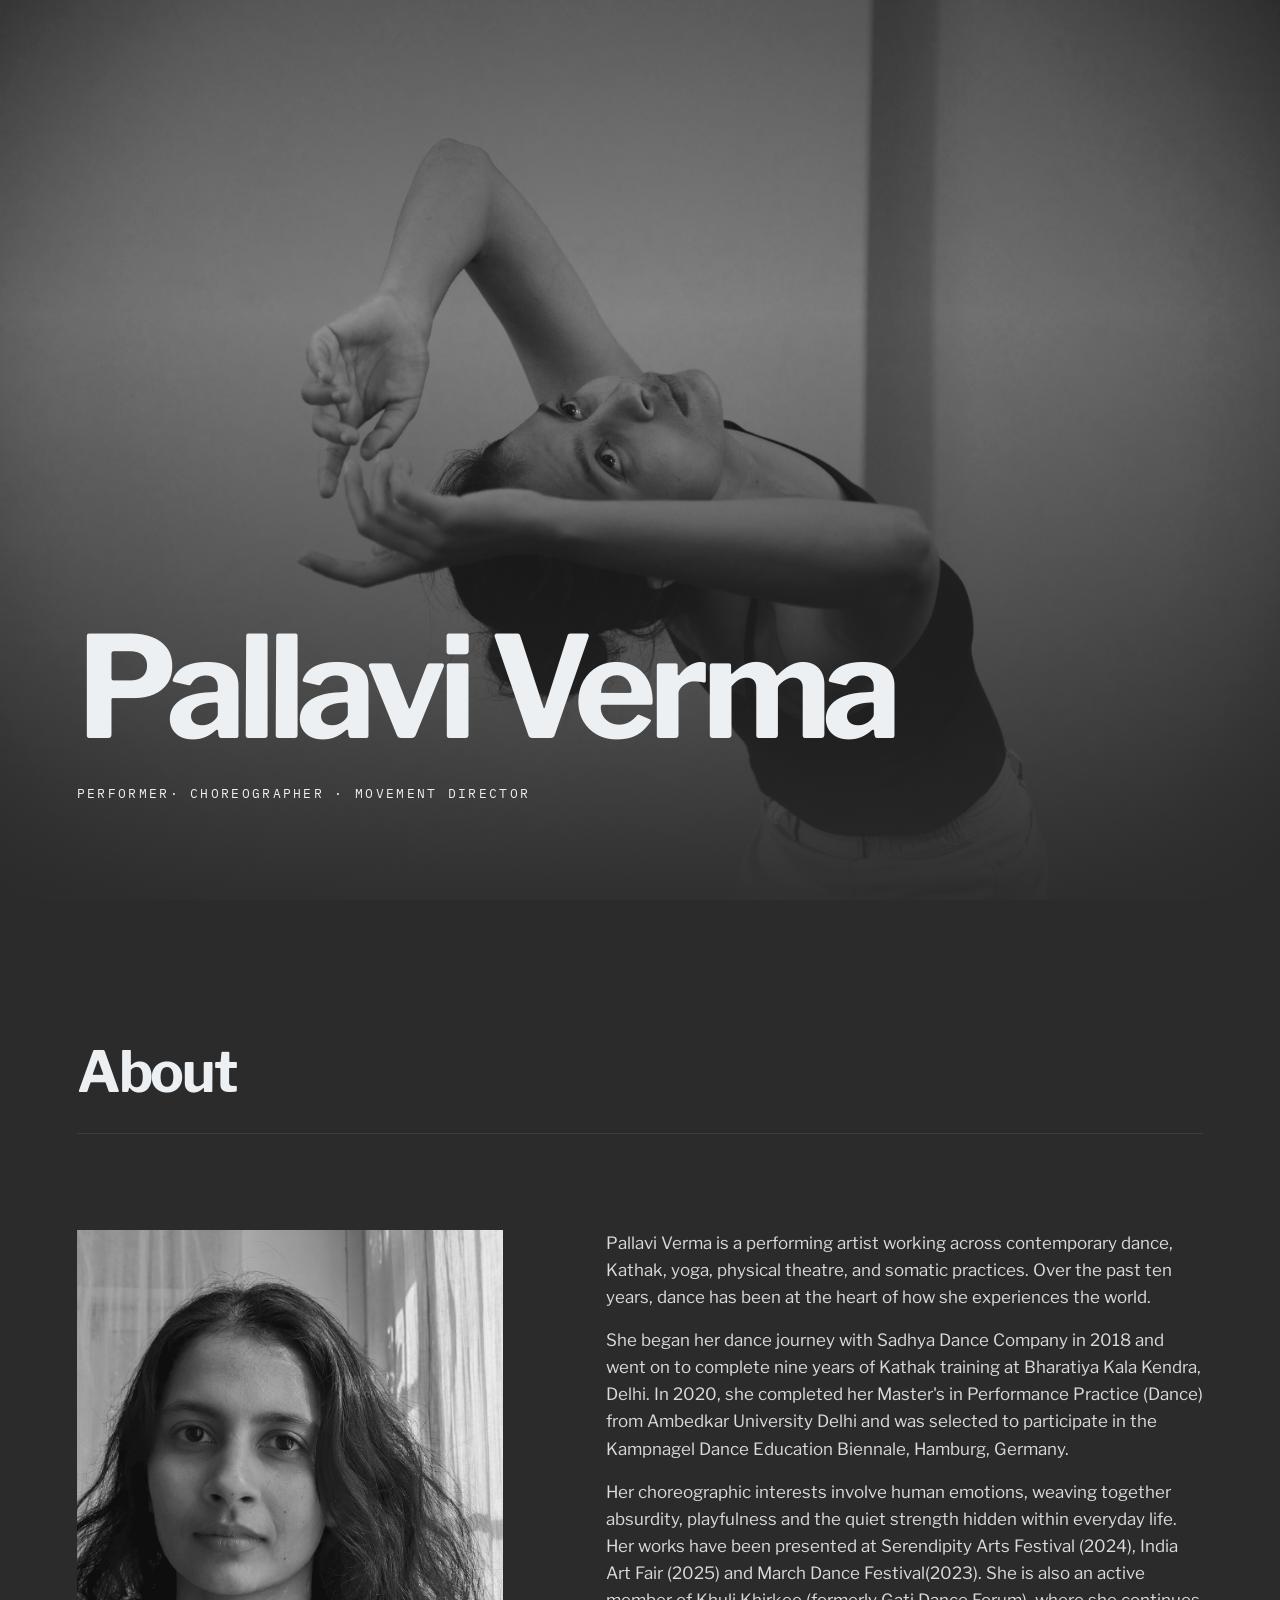
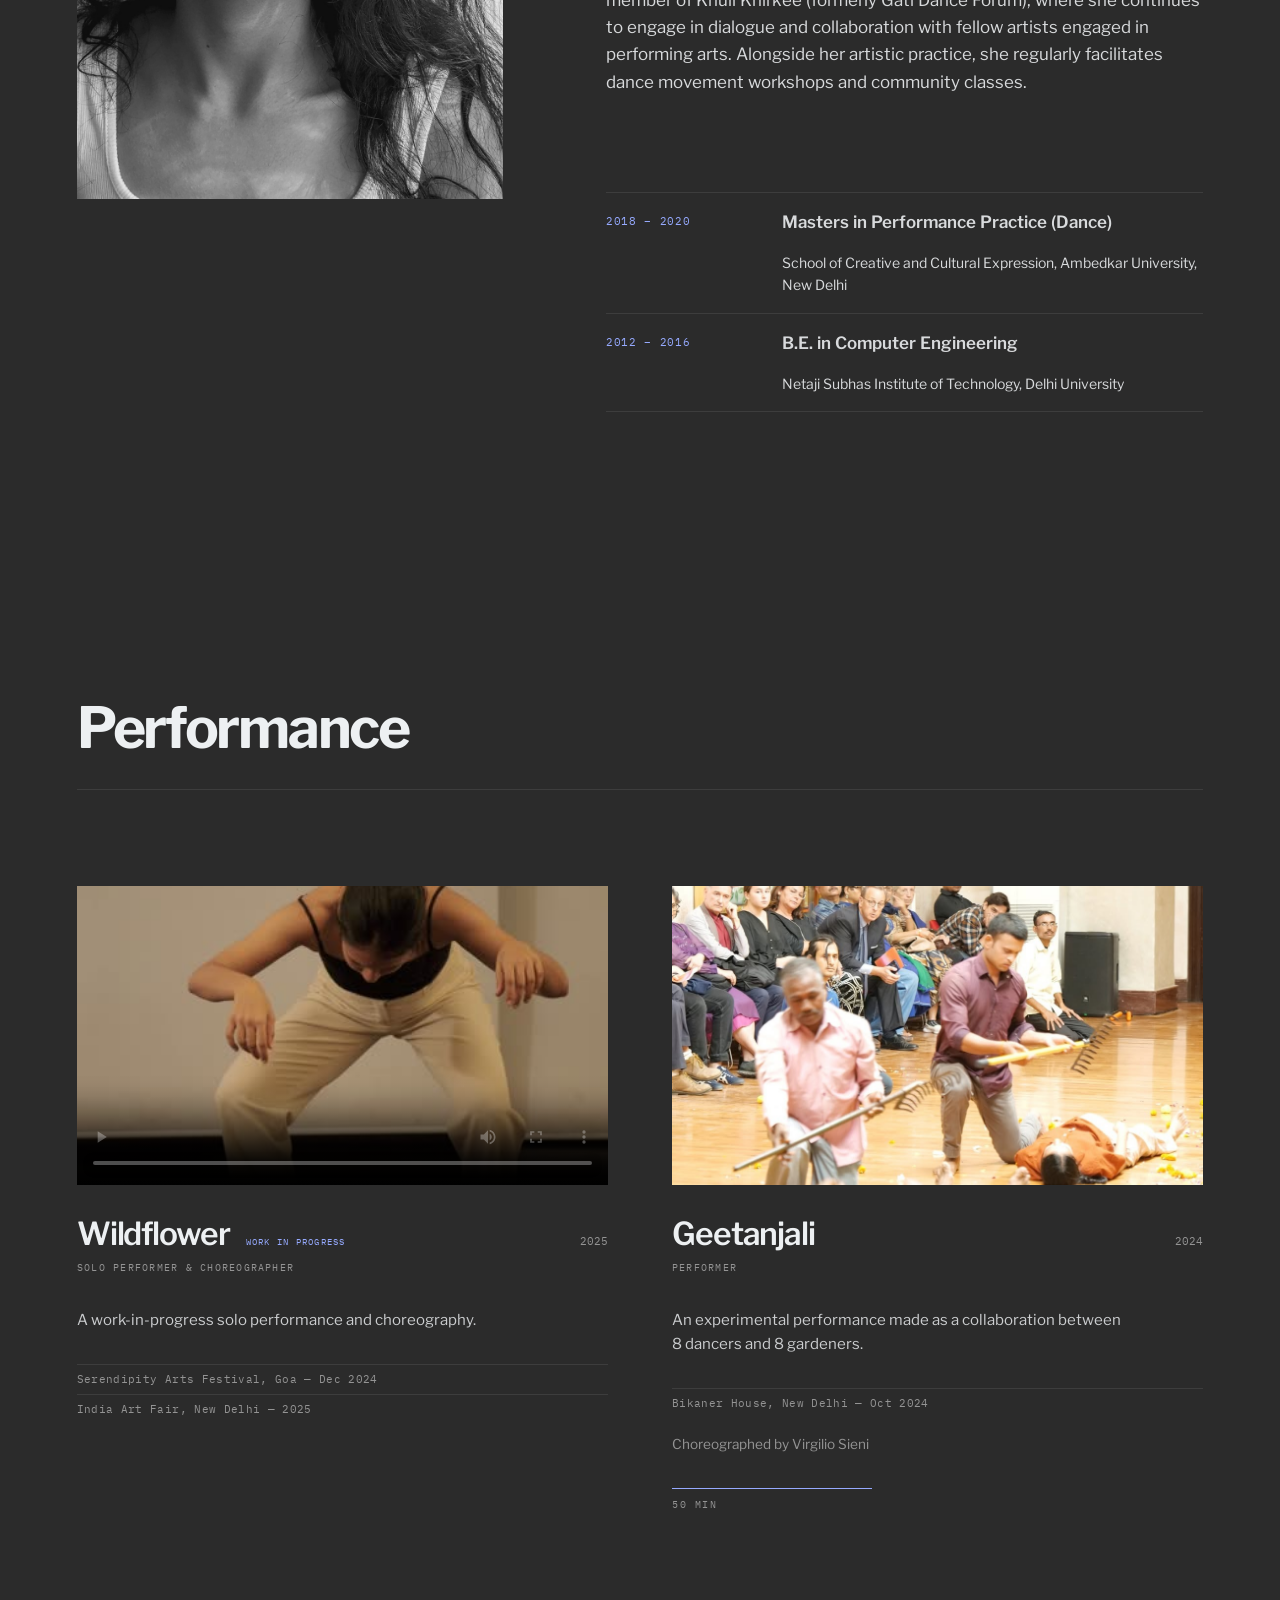
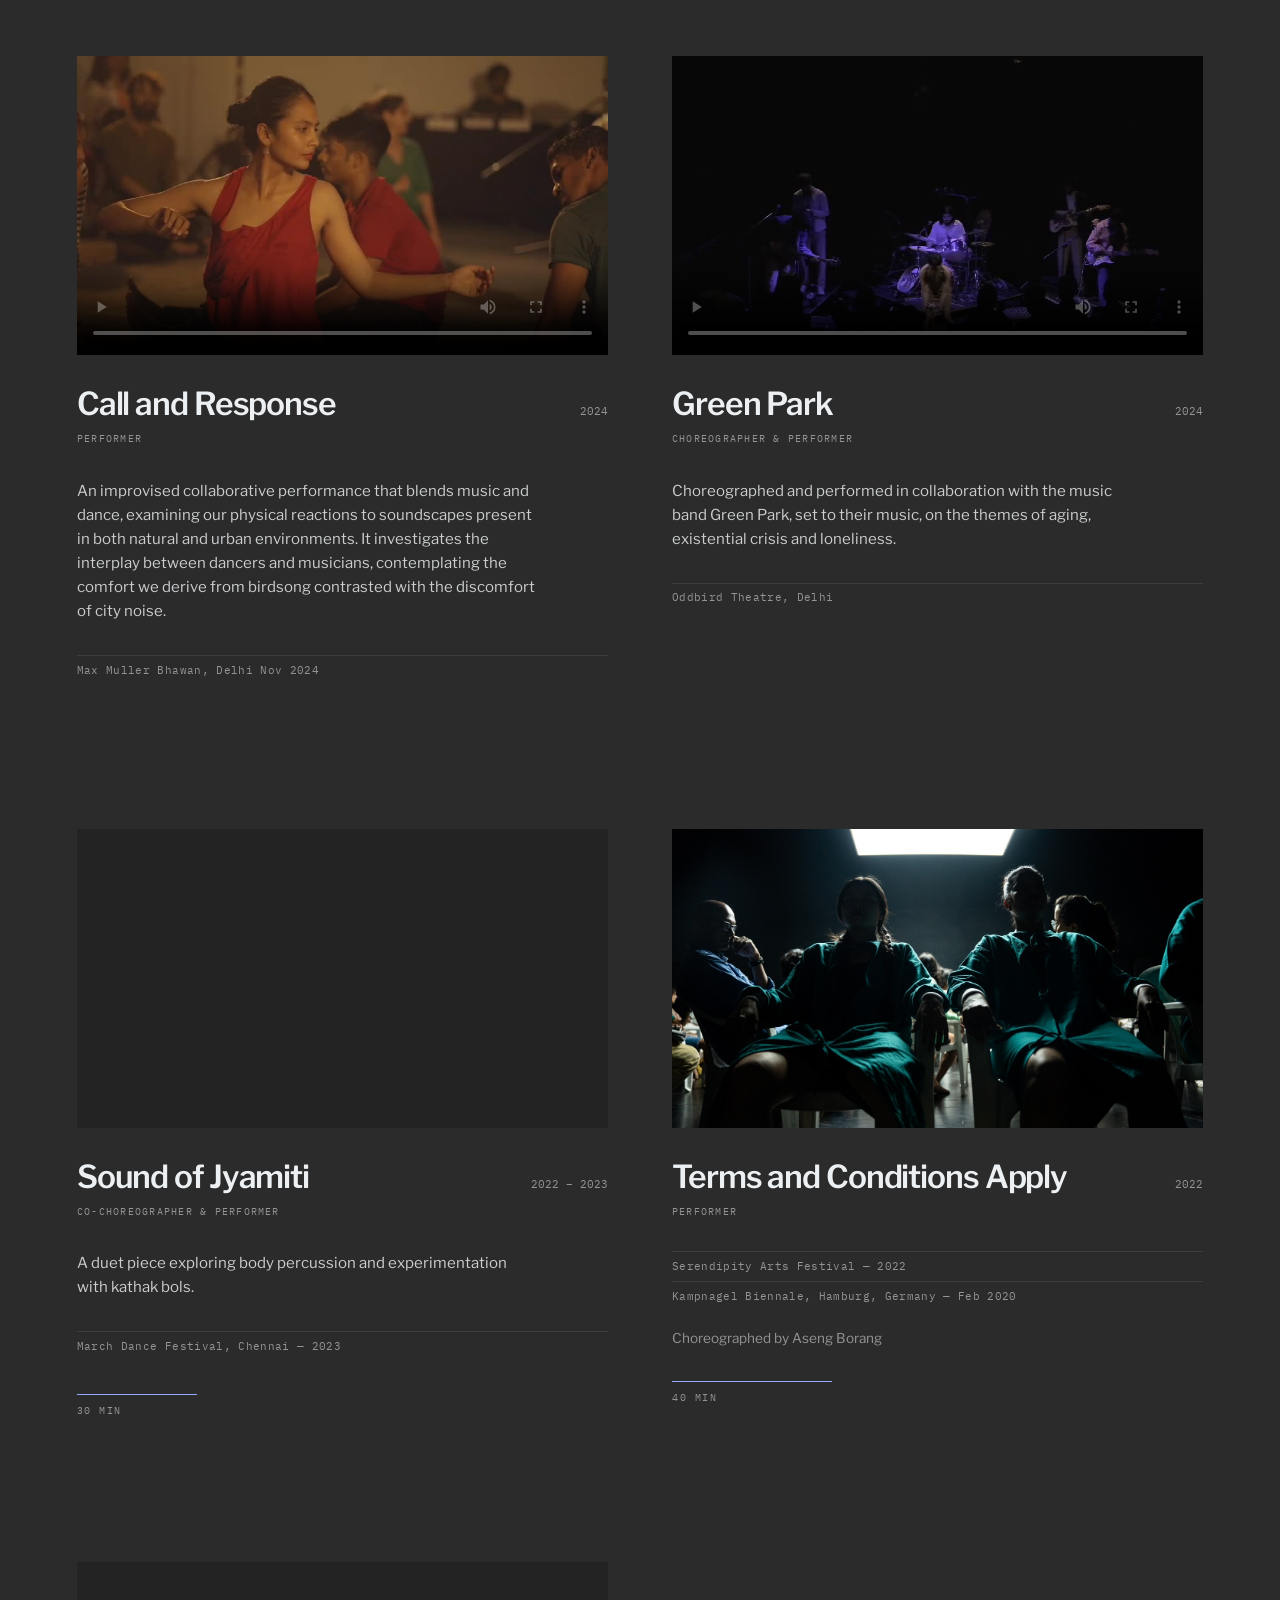
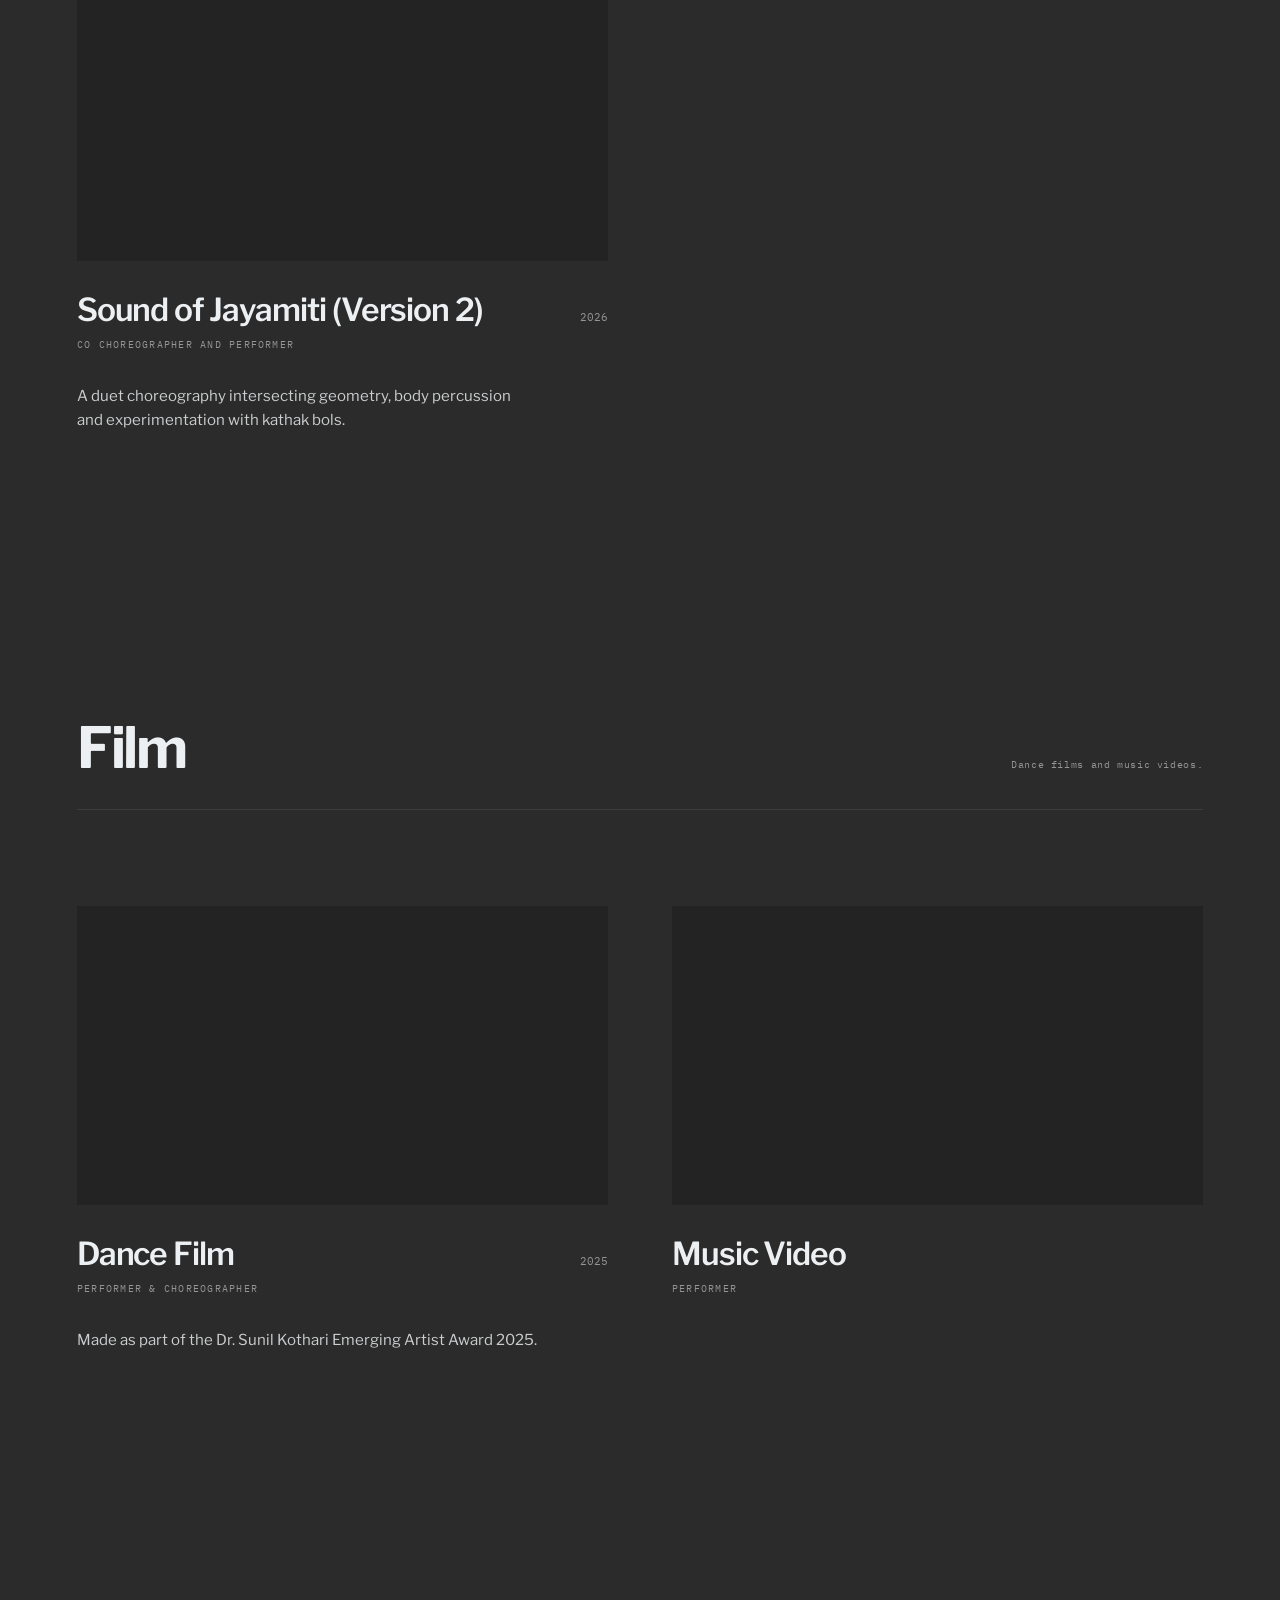
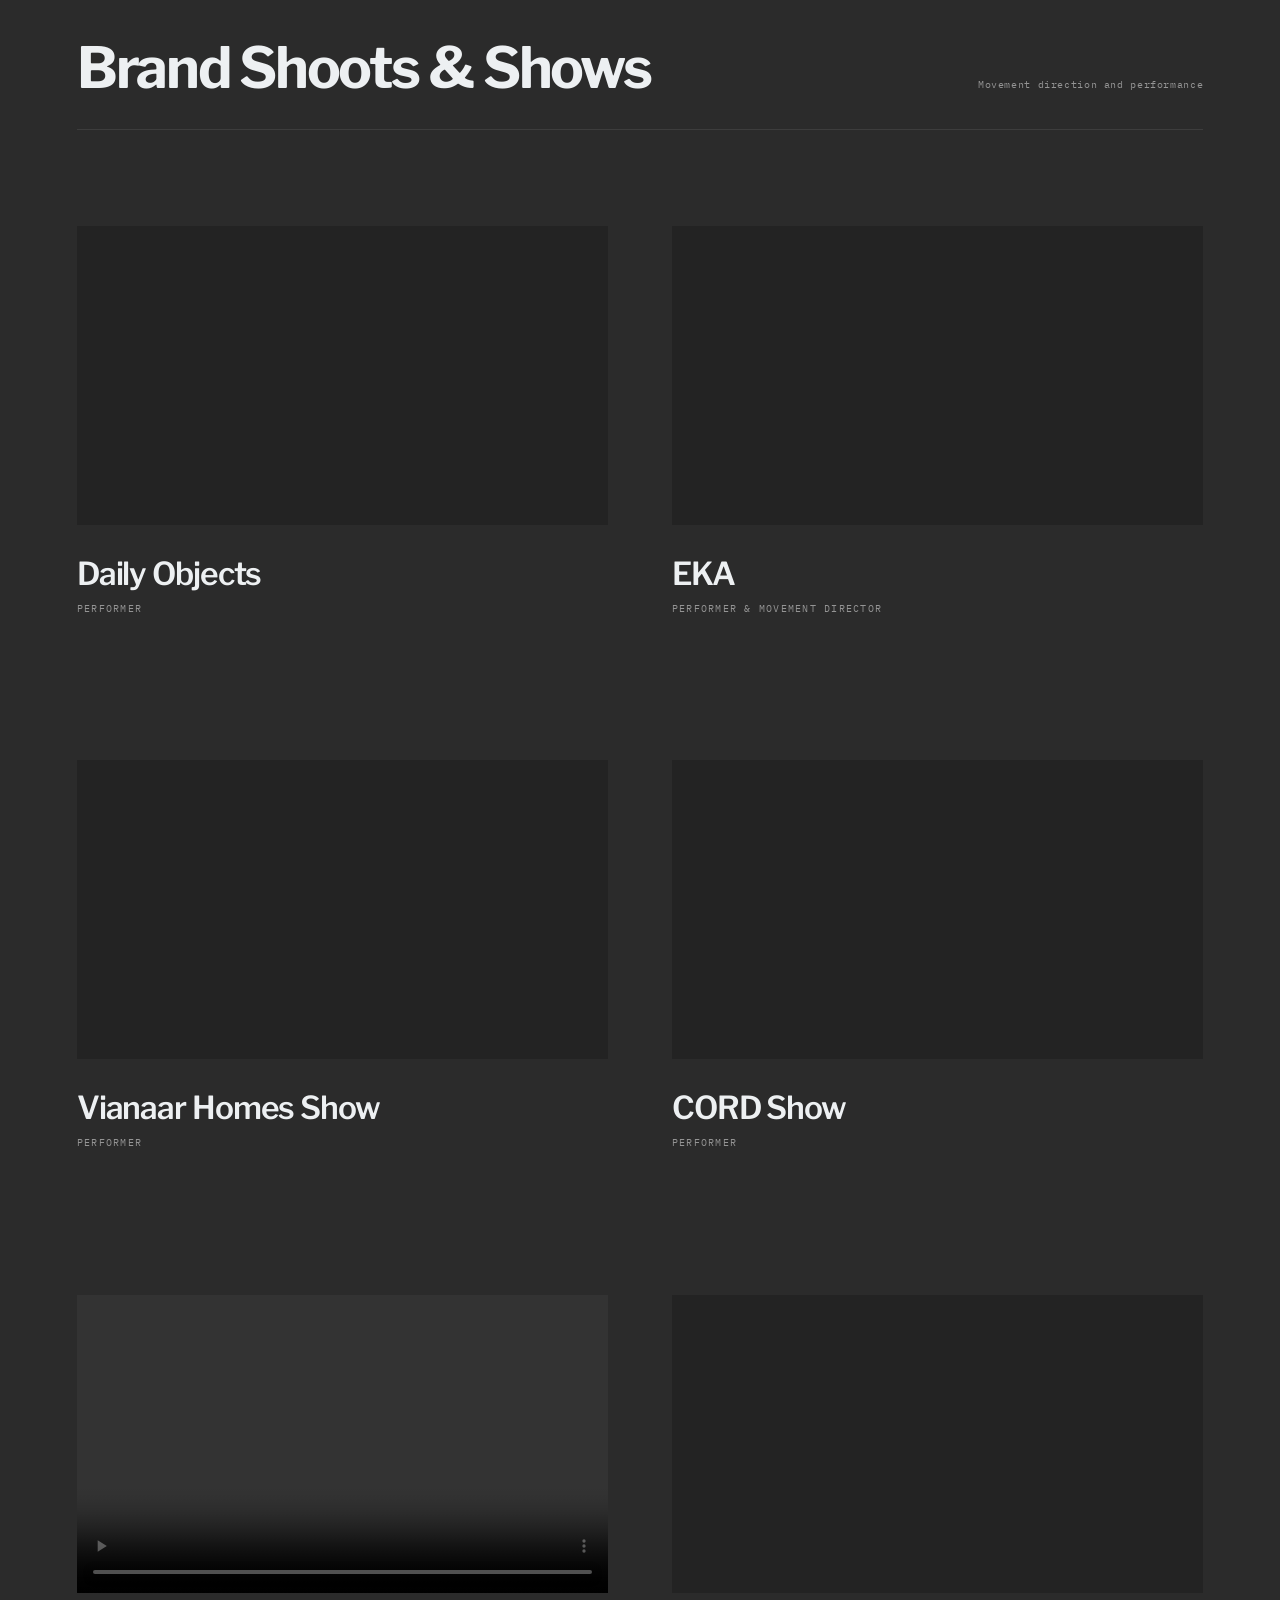
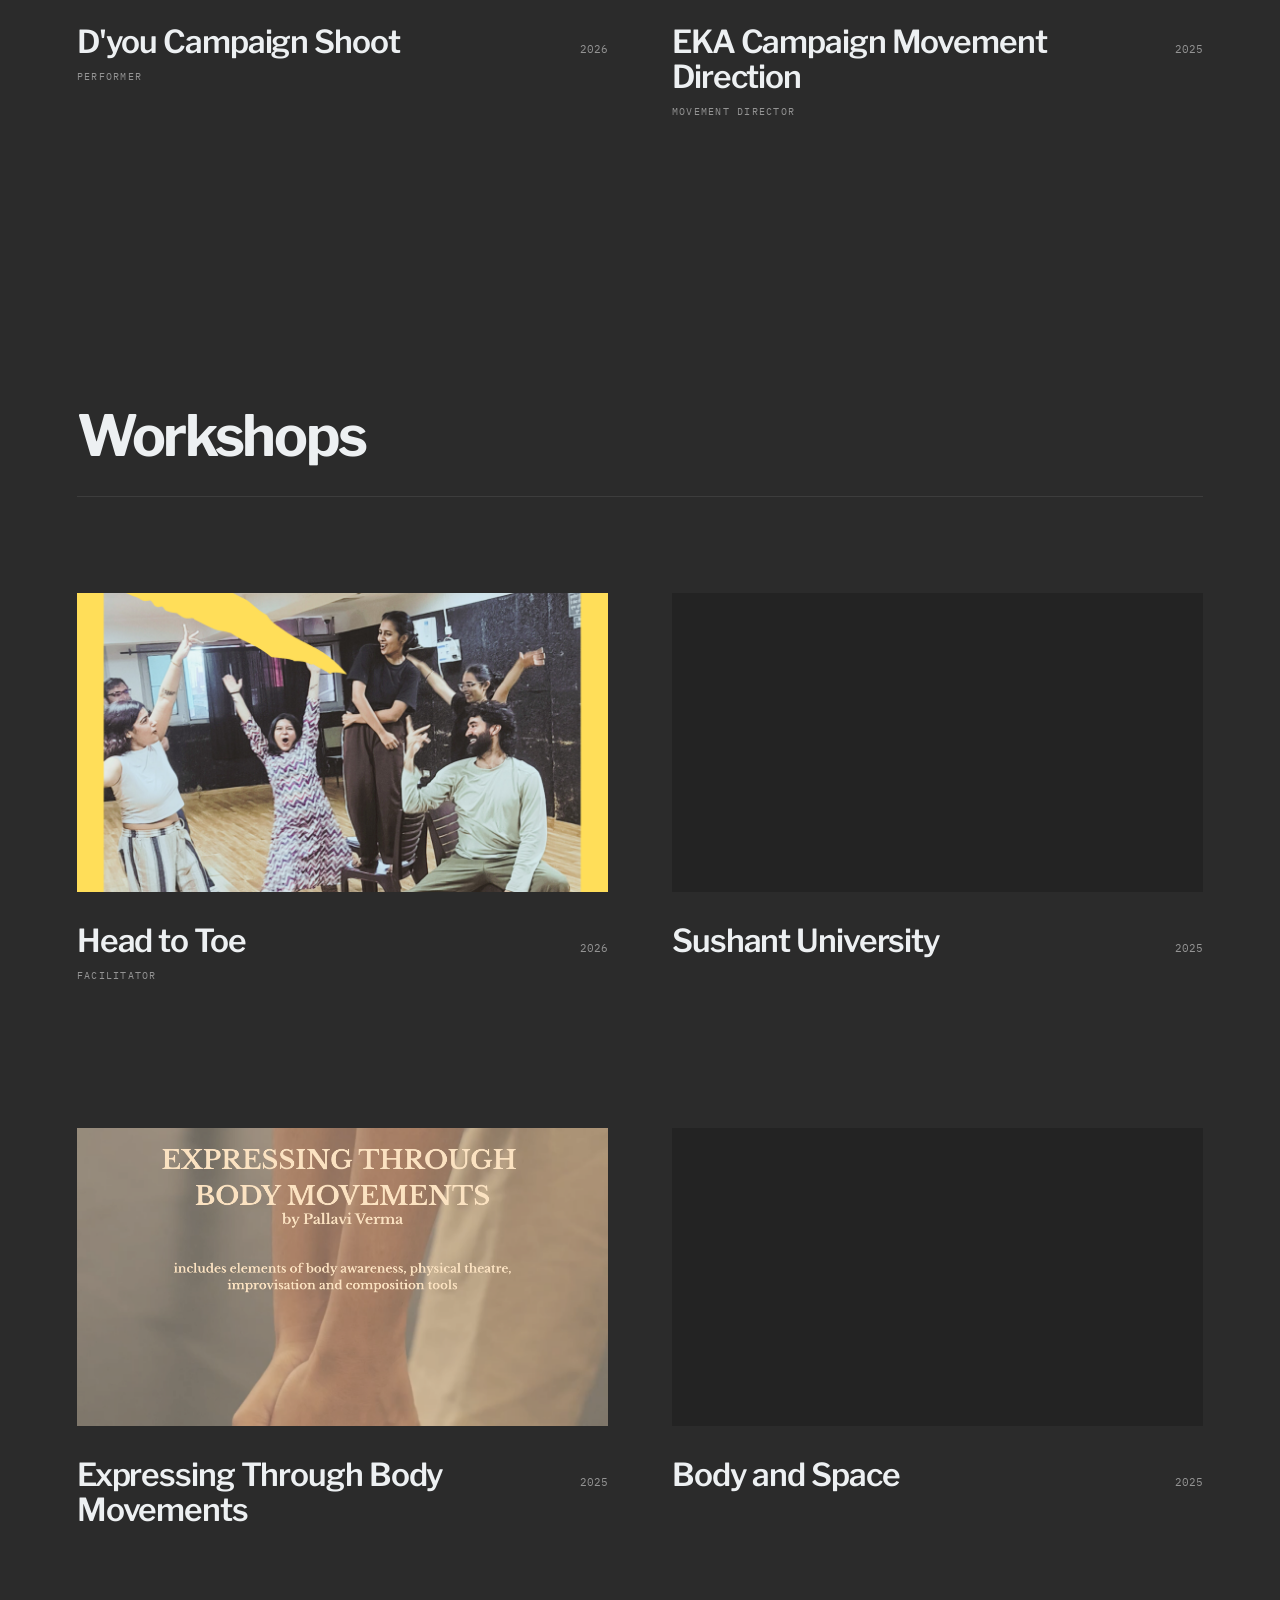
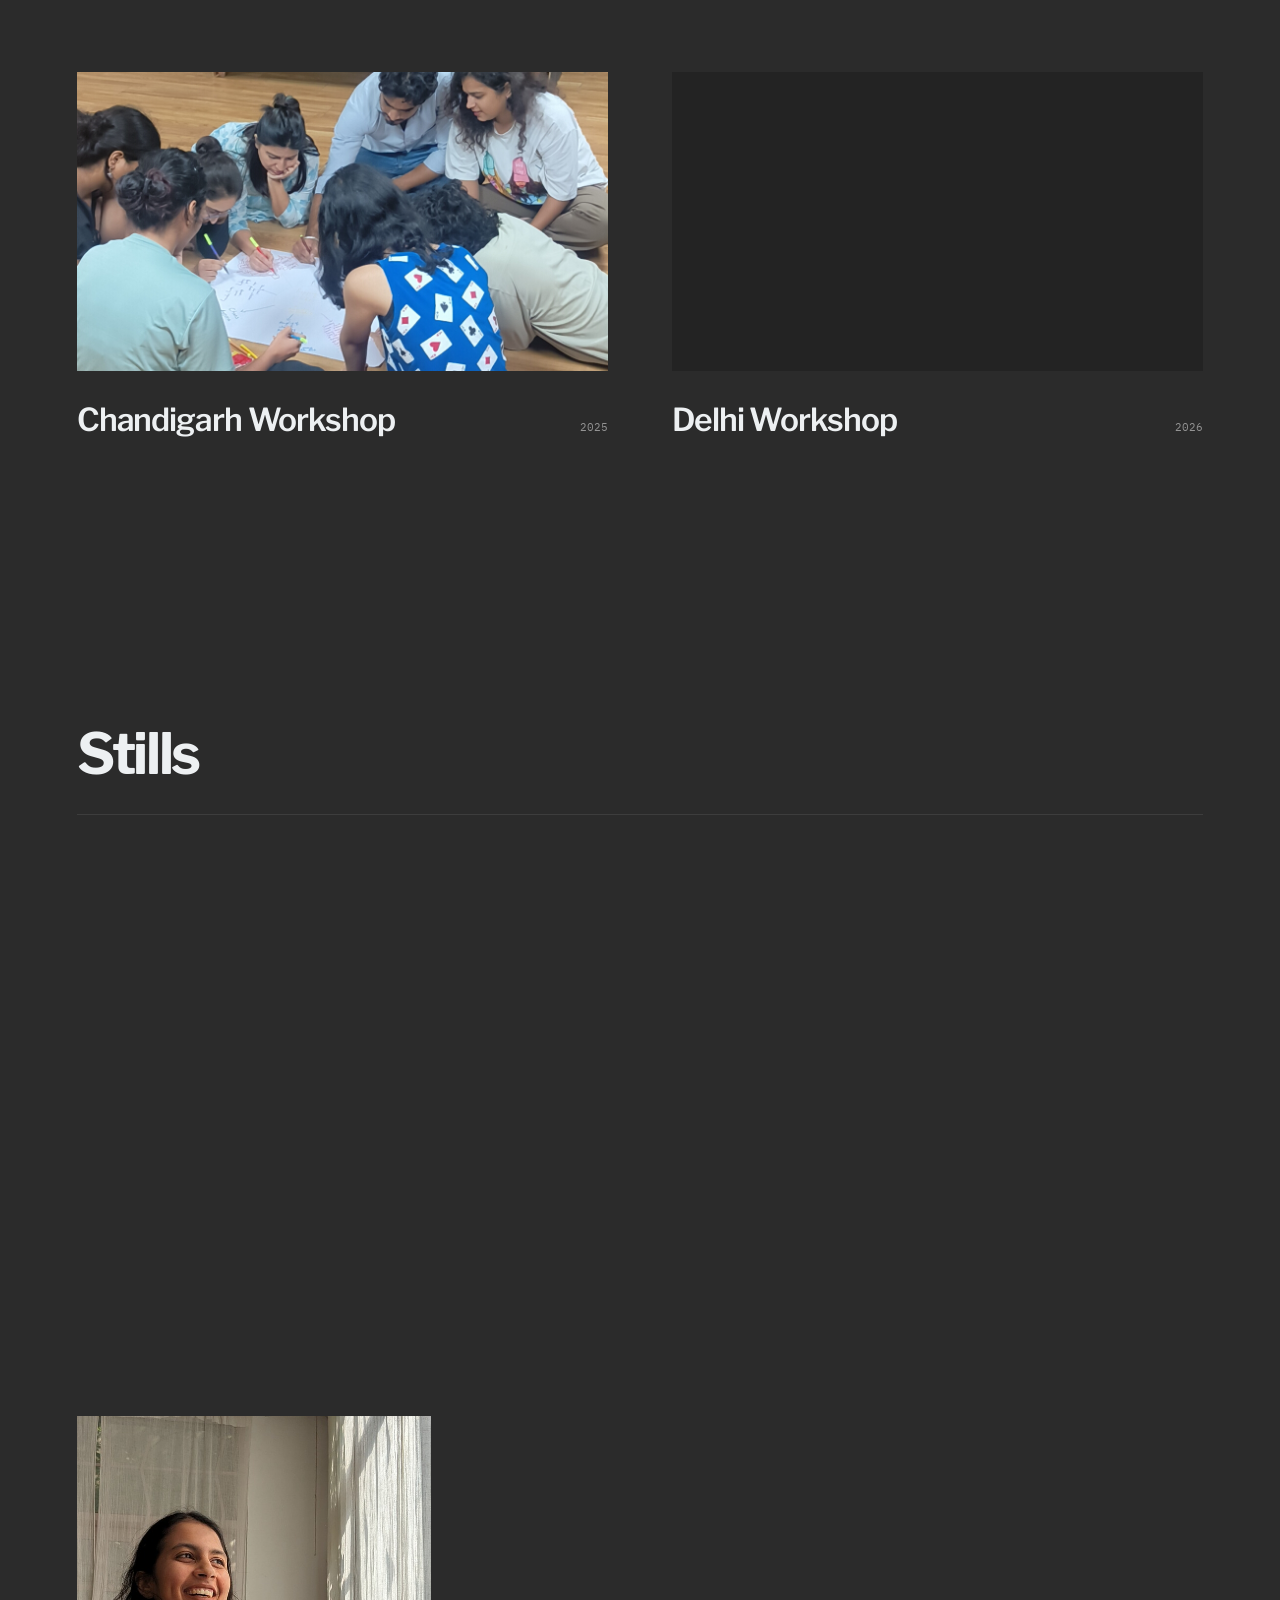
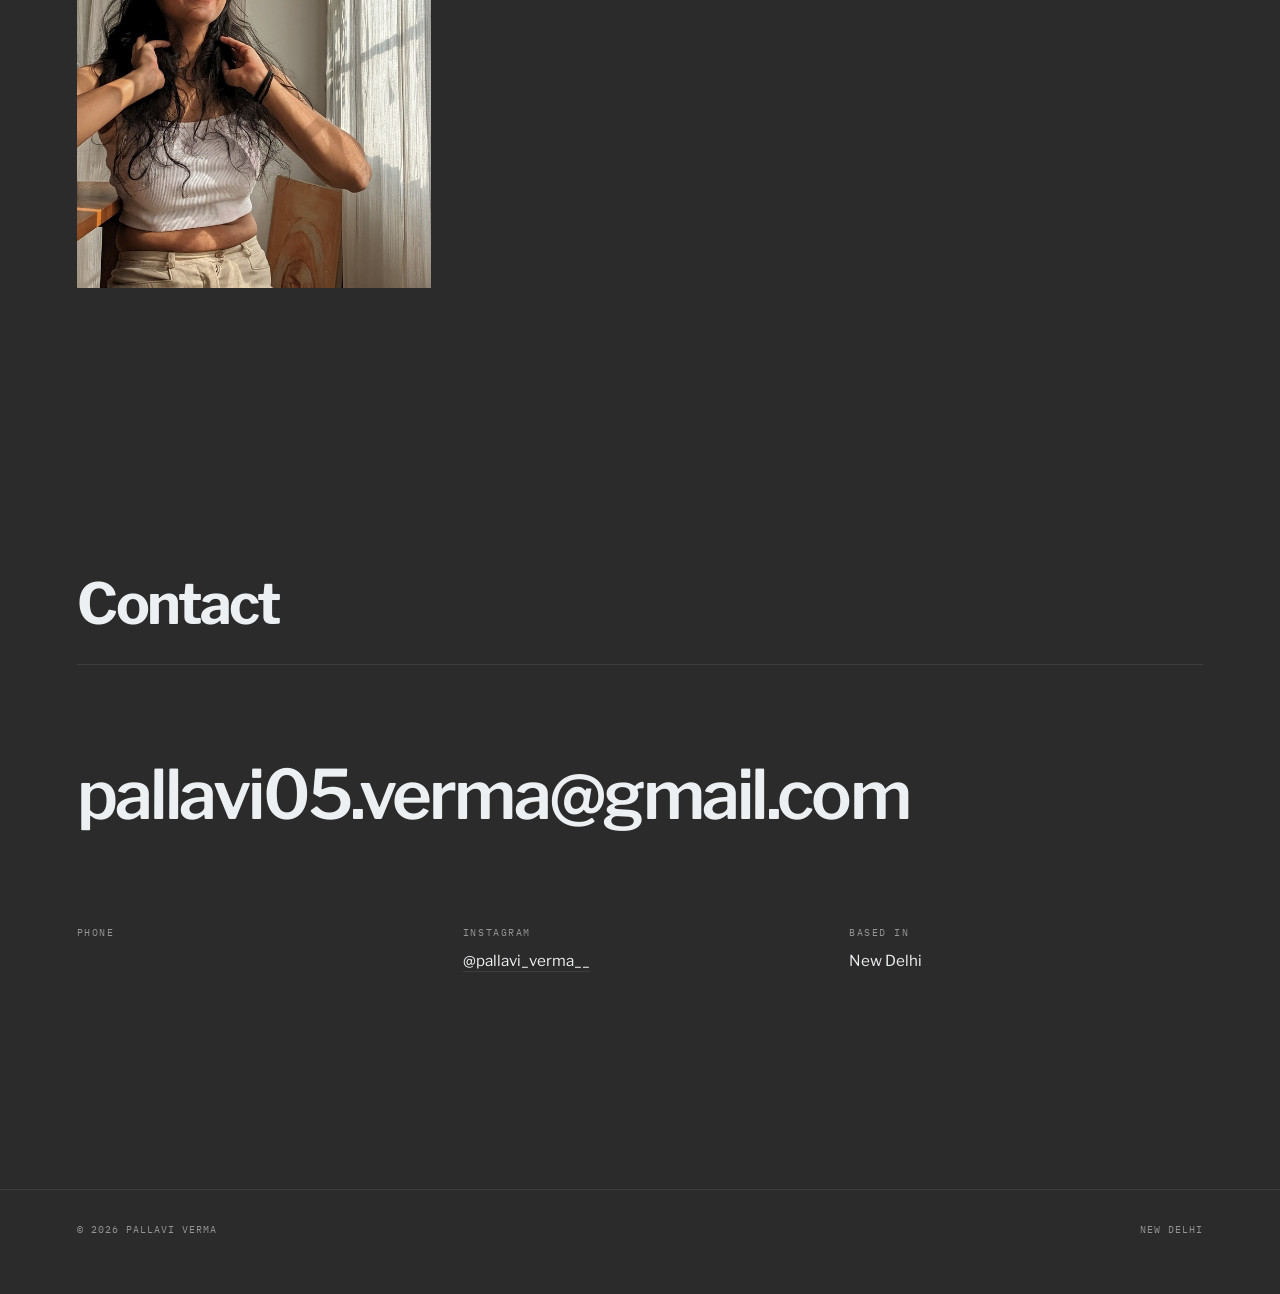
==== commit dd5bf748: "Rebuild site [skip ci]" ====
--- a/index.html
+++ b/index.html
@@ -151,7 +151,7 @@
 <span class="work__time-label">40 min</span>
 </div>
 </article><article class="work reveal">
-<div class="work__media"><video src="assets/video/soj.mp4" preload="metadata" controls playsinline></video></div>
+<div class="work__media"><iframe src="https://www.youtube-nocookie.com/embed/drHSYq4deWQ" title="Sound of Jayamiti (Version 2)" loading="lazy" allow="accelerometer; clipboard-write; encrypted-media; gyroscope; picture-in-picture; web-share" allowfullscreen></iframe></div>
 <div class="work__head">
 <h3 class="work__title"><a href="work/sound-of-jayamiti-version-2/">Sound of Jayamiti (Version 2)</a></h3>
 
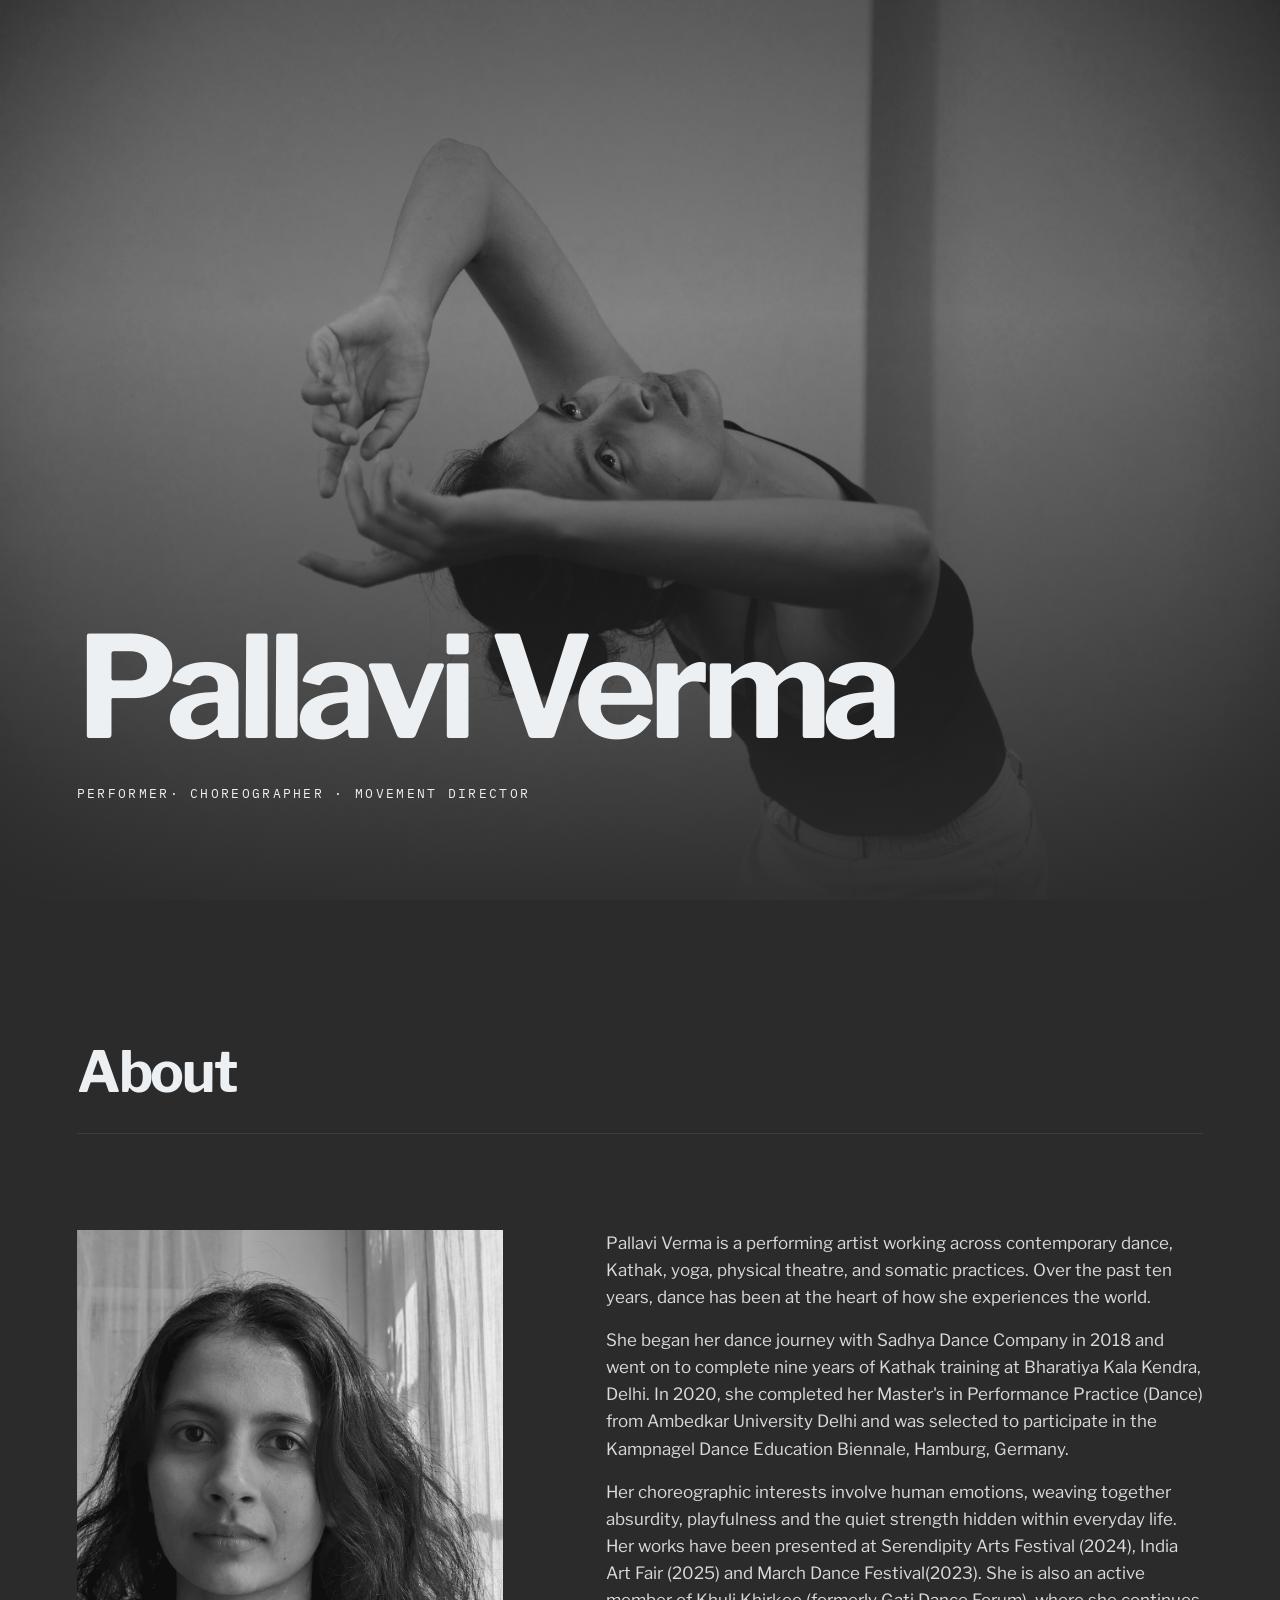
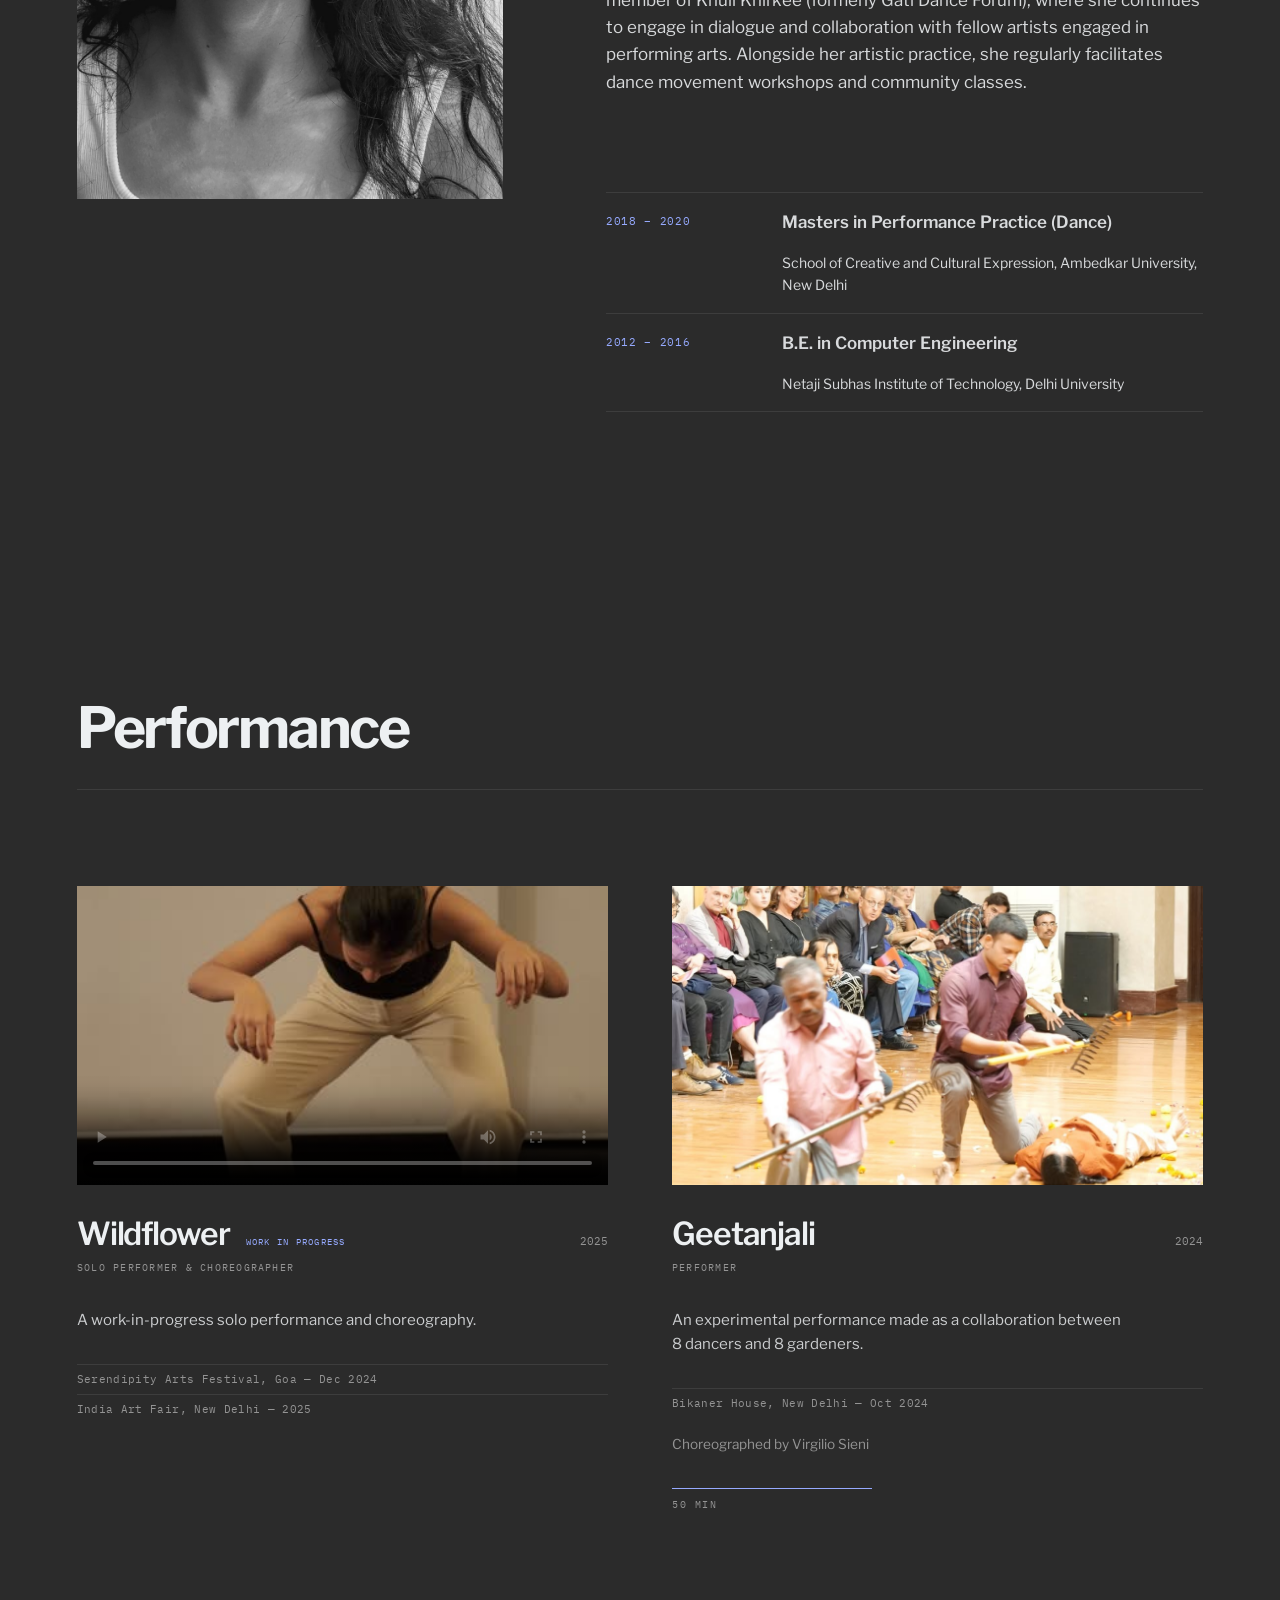
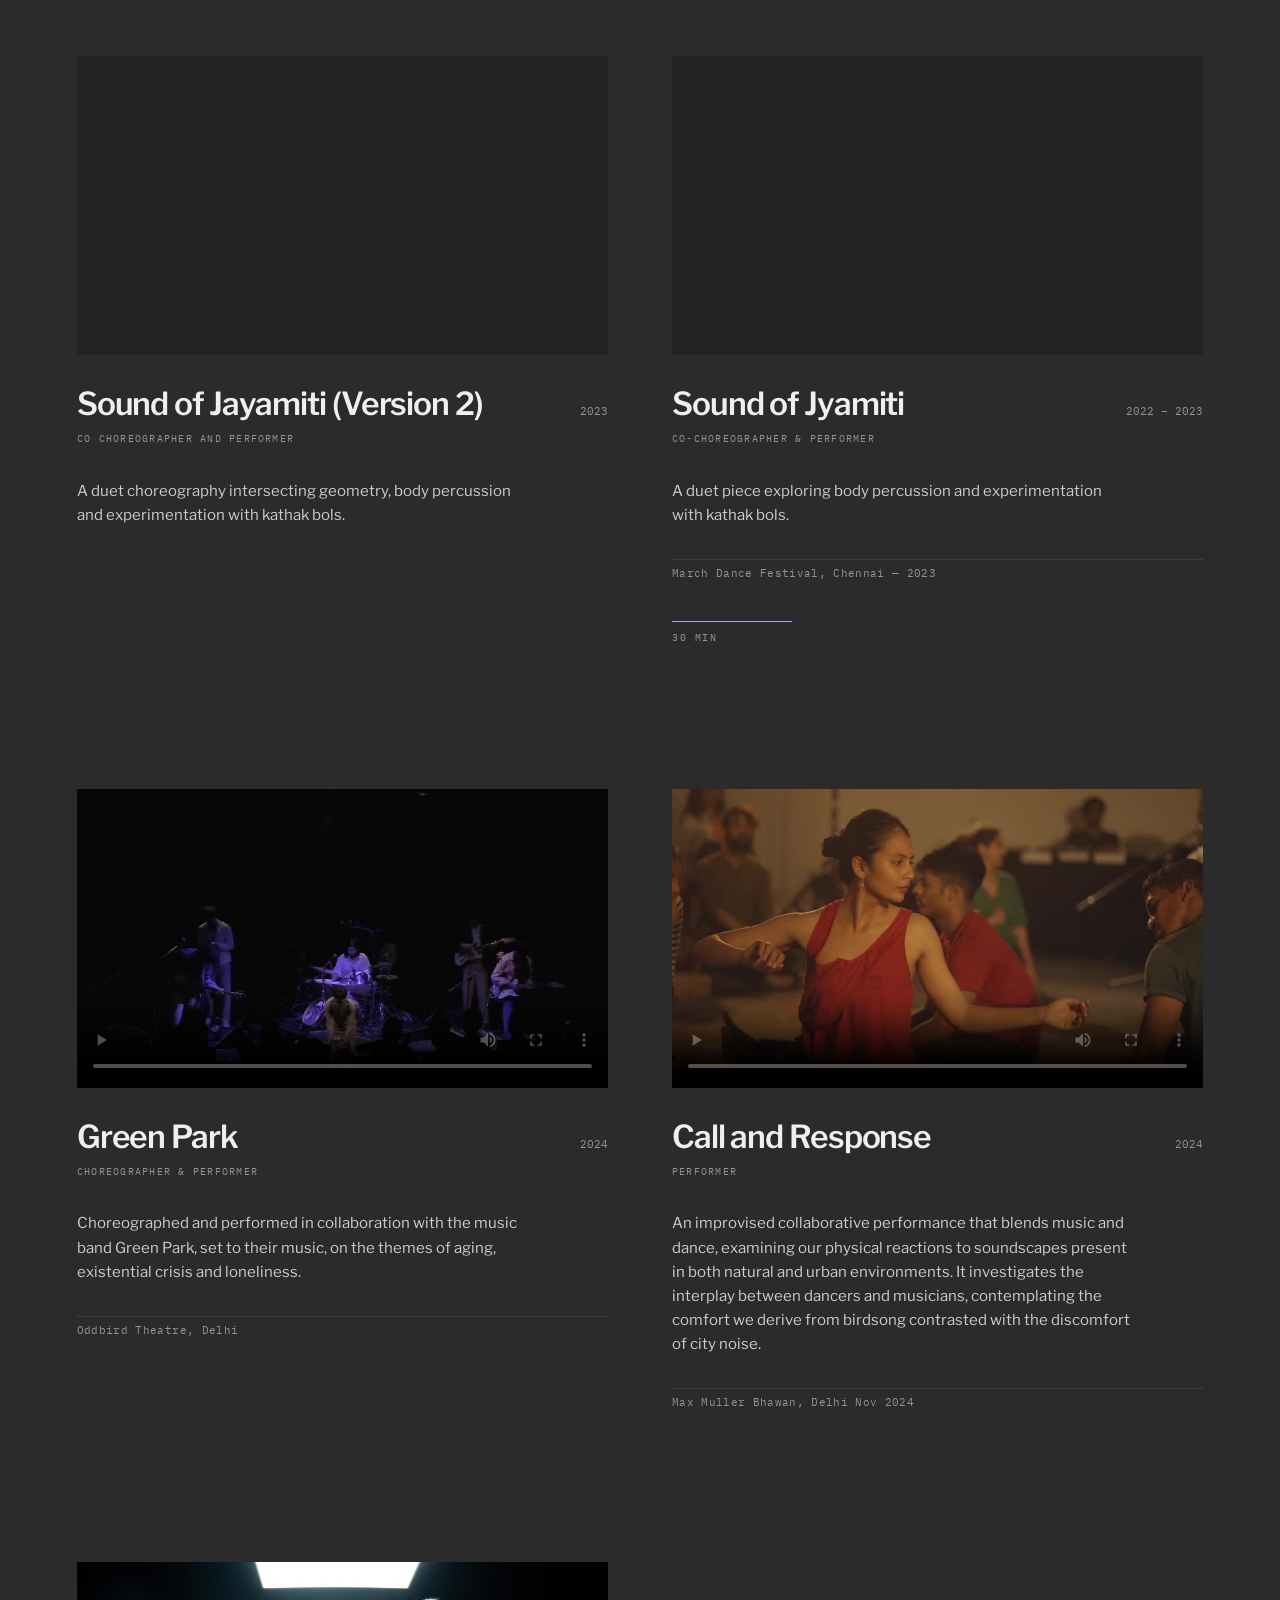
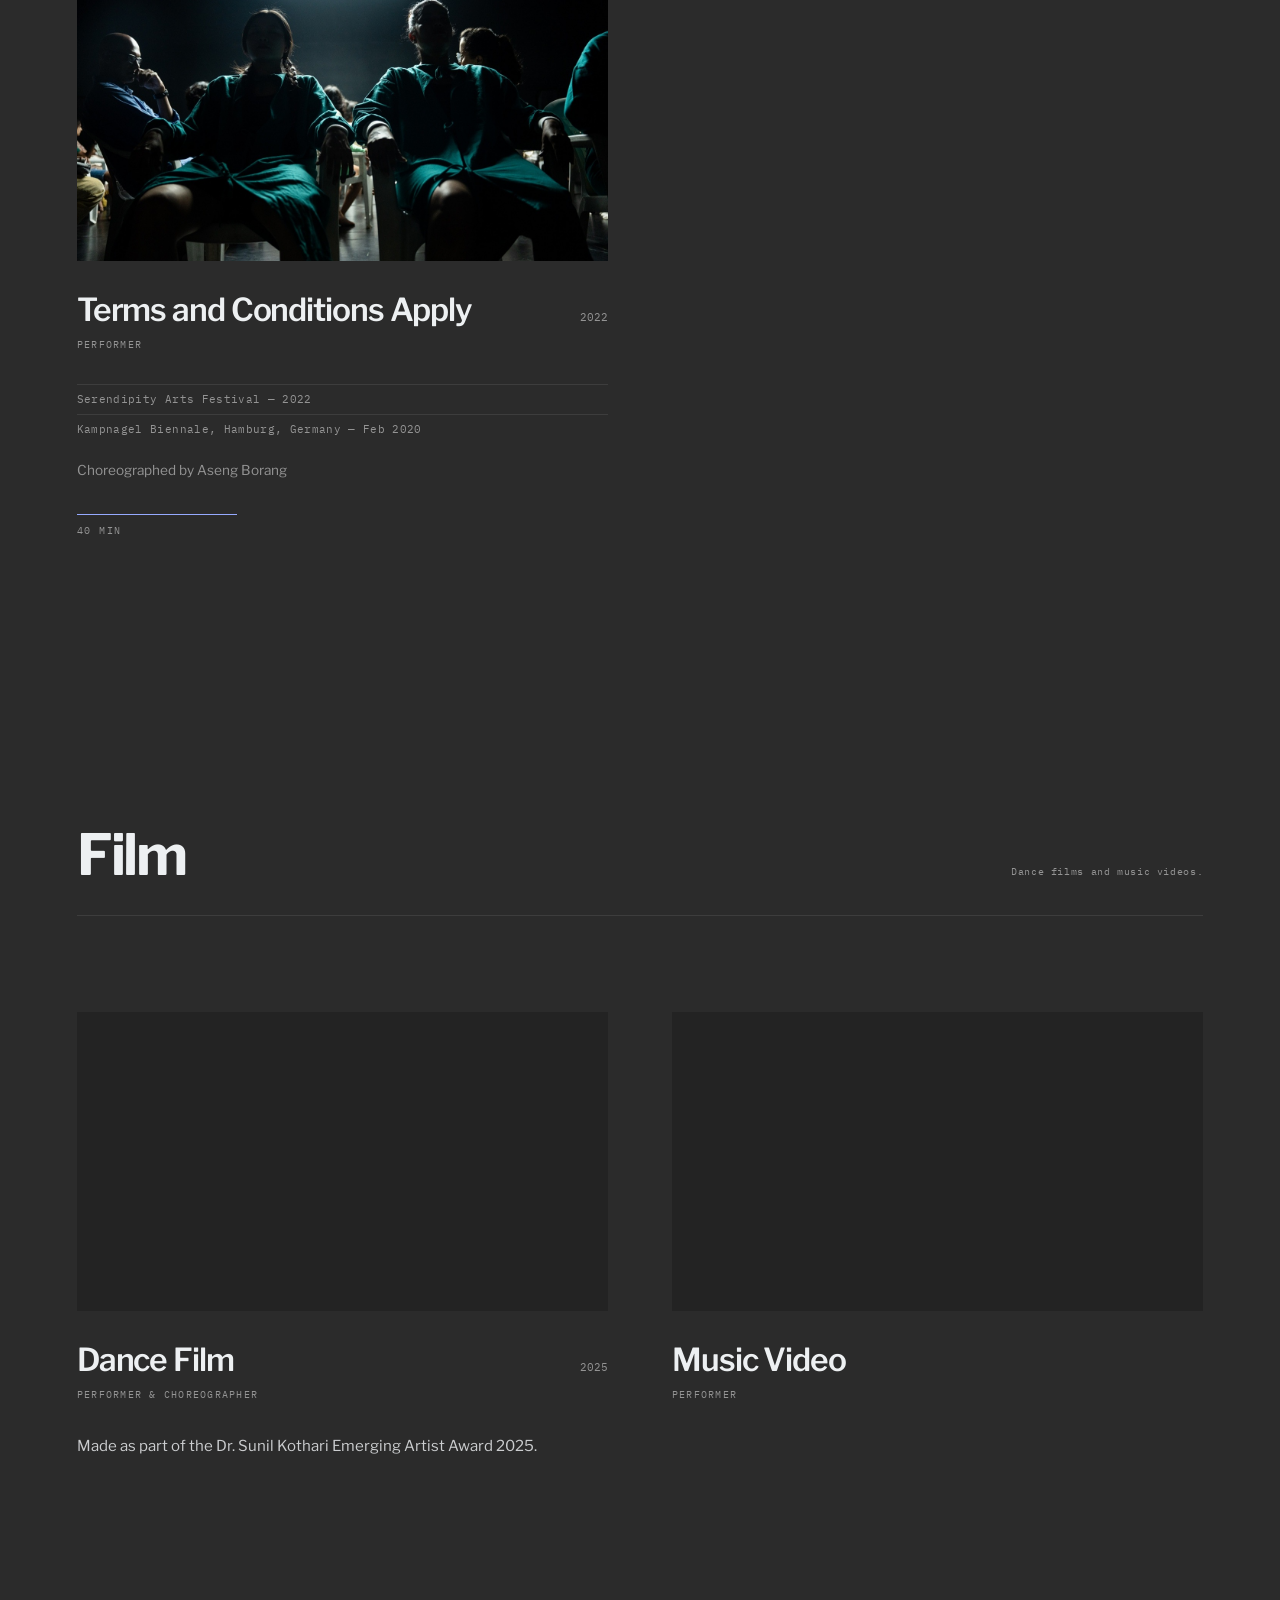
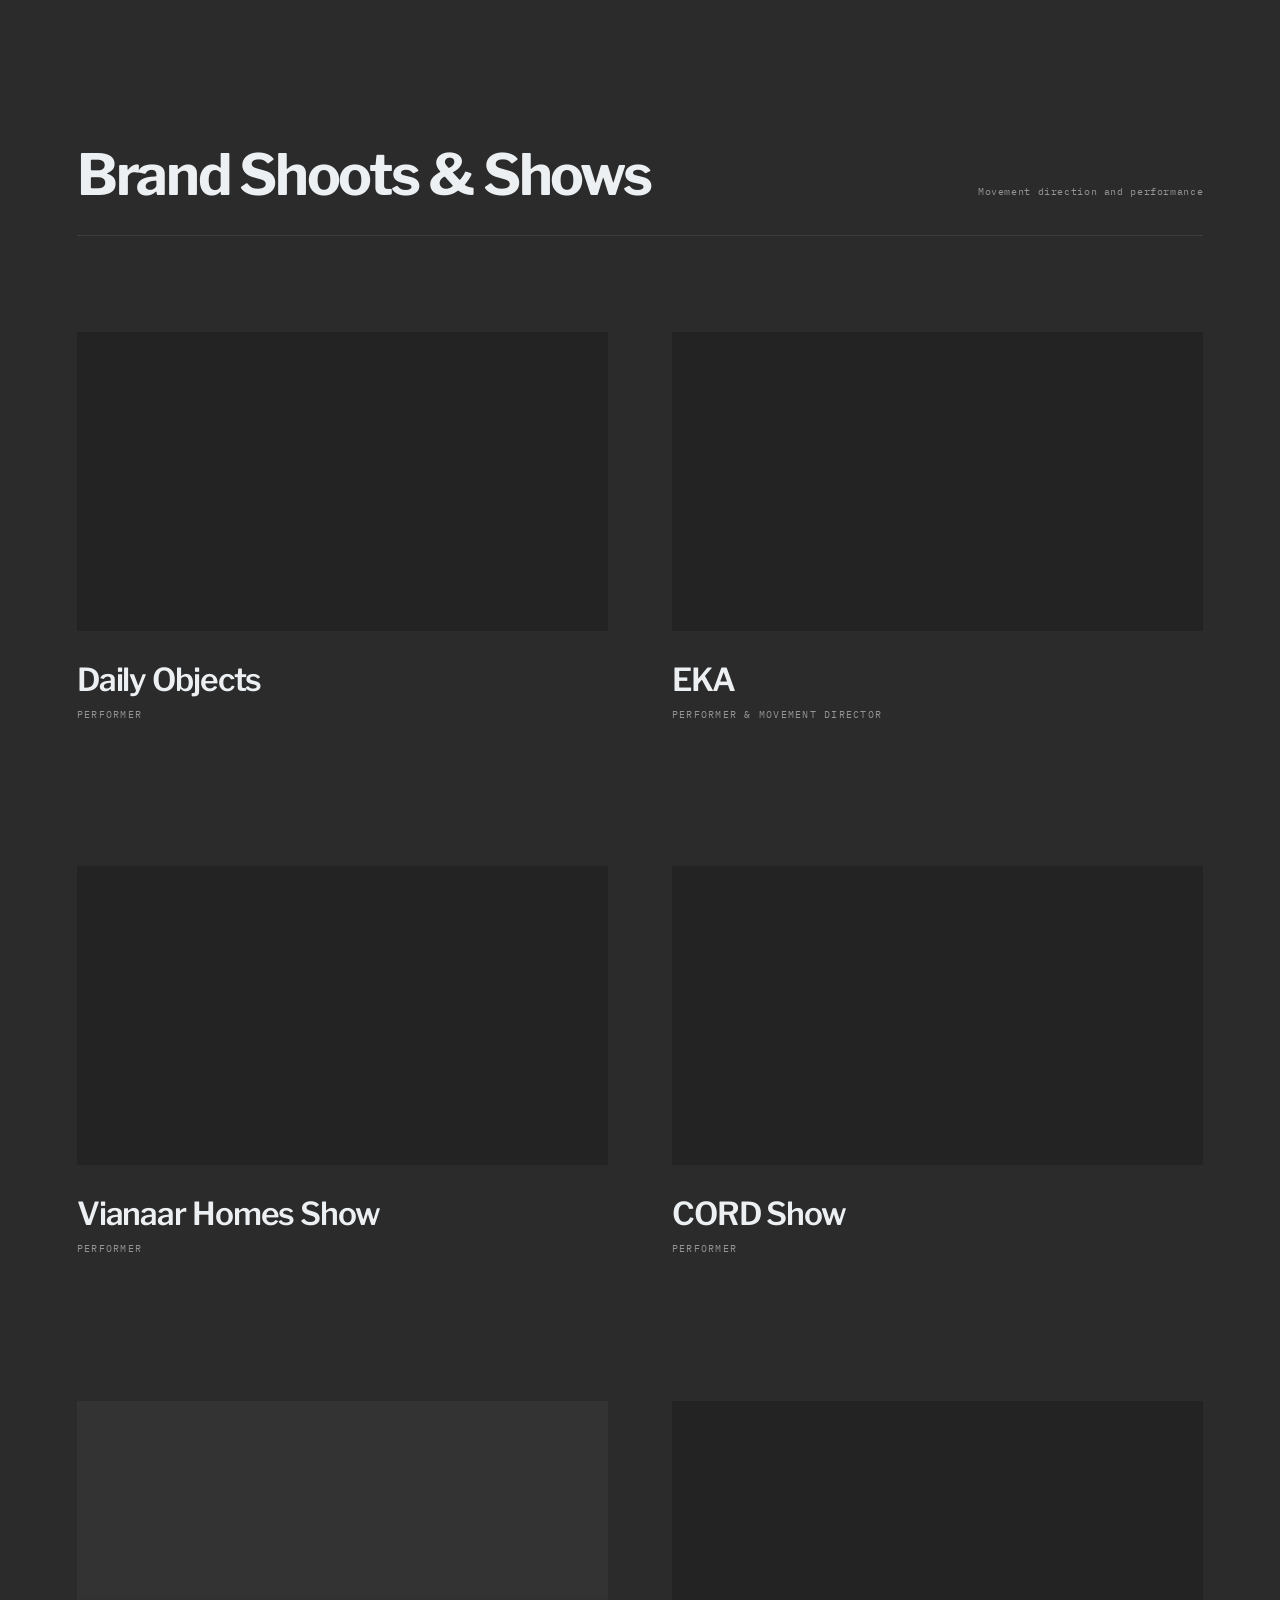
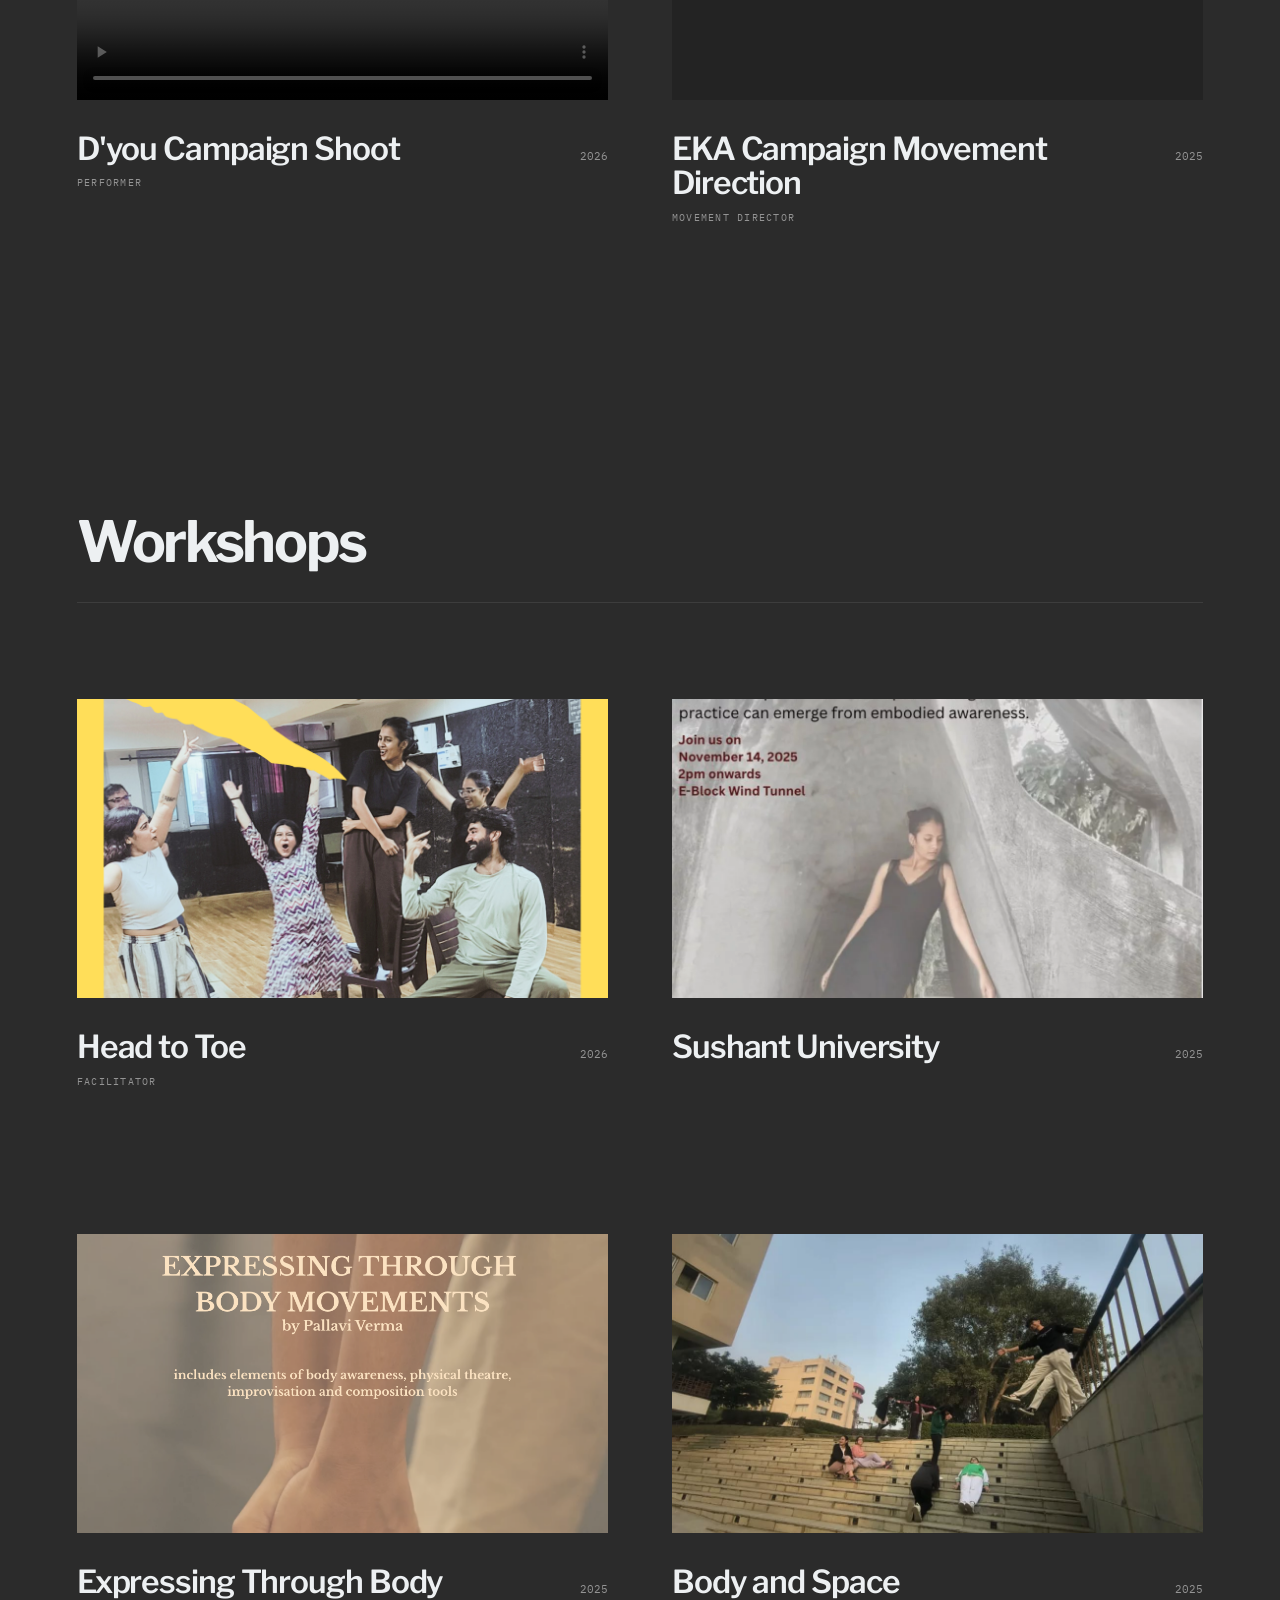
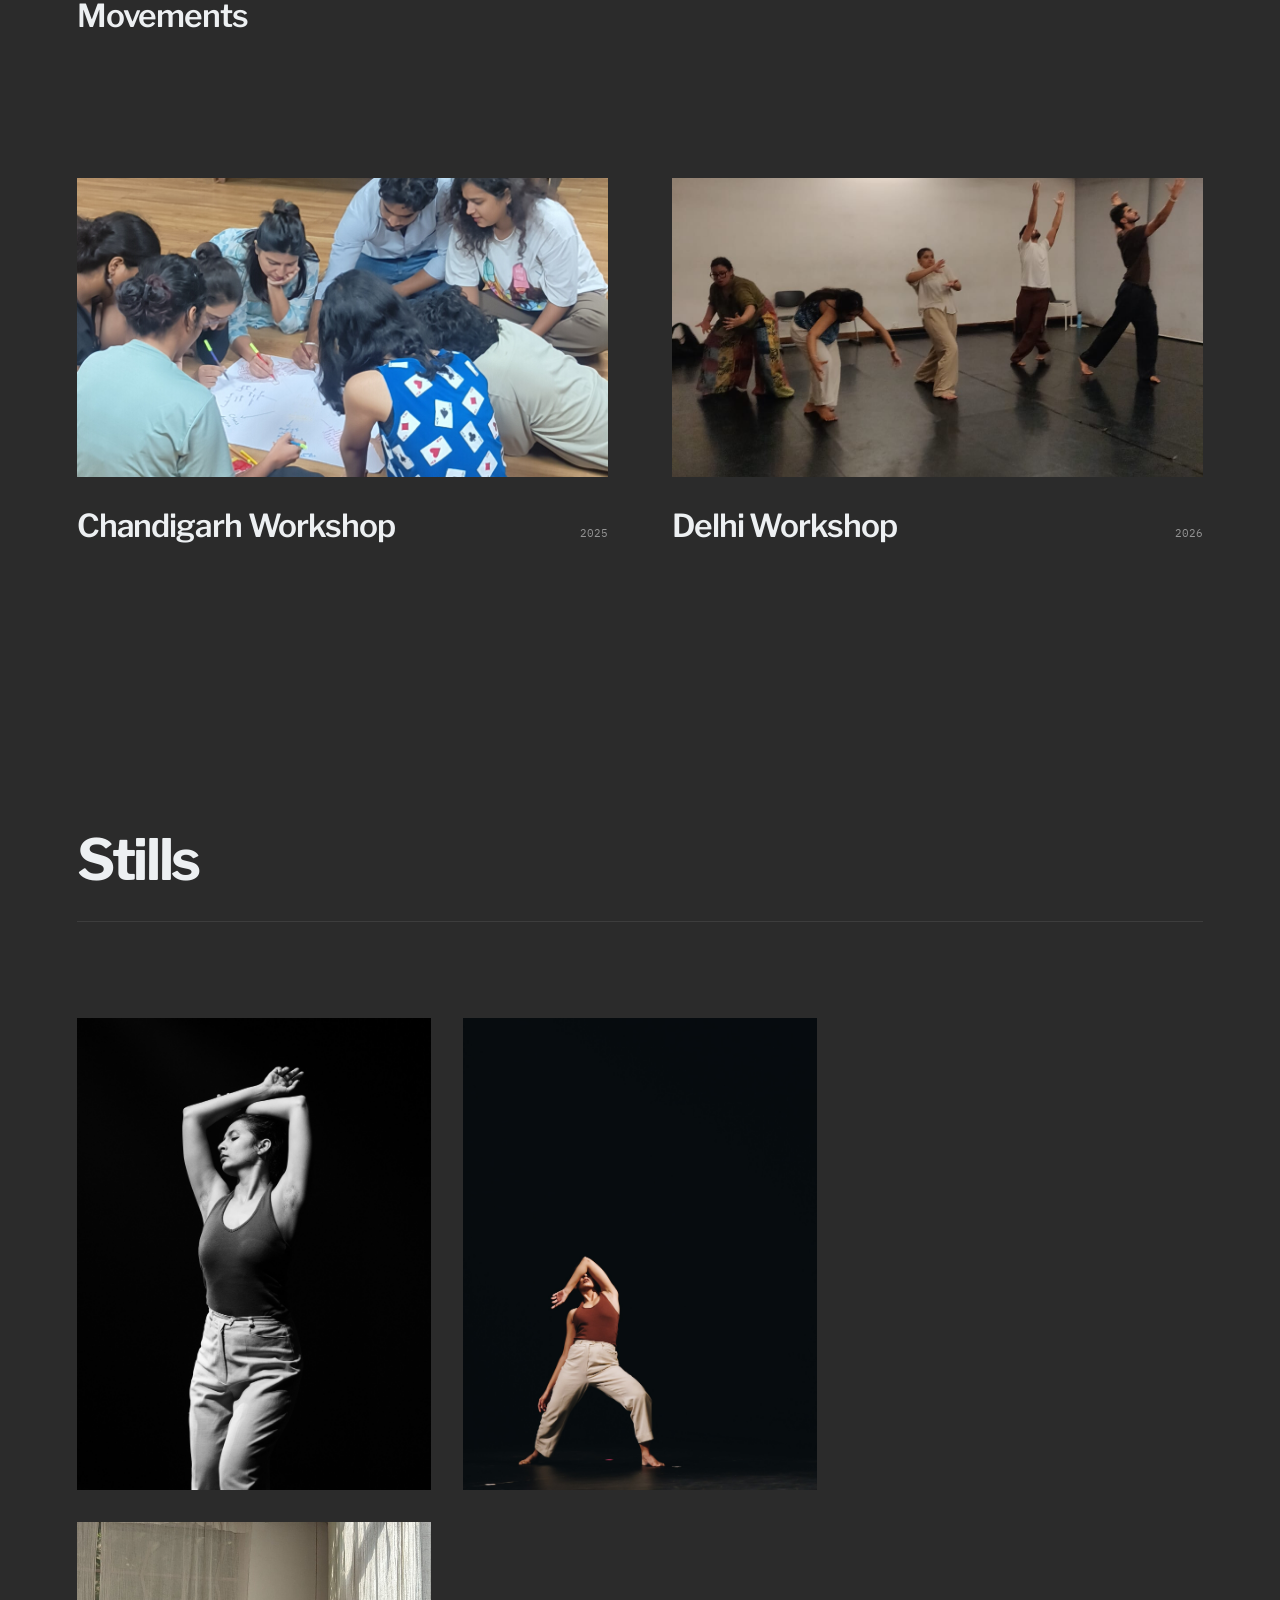
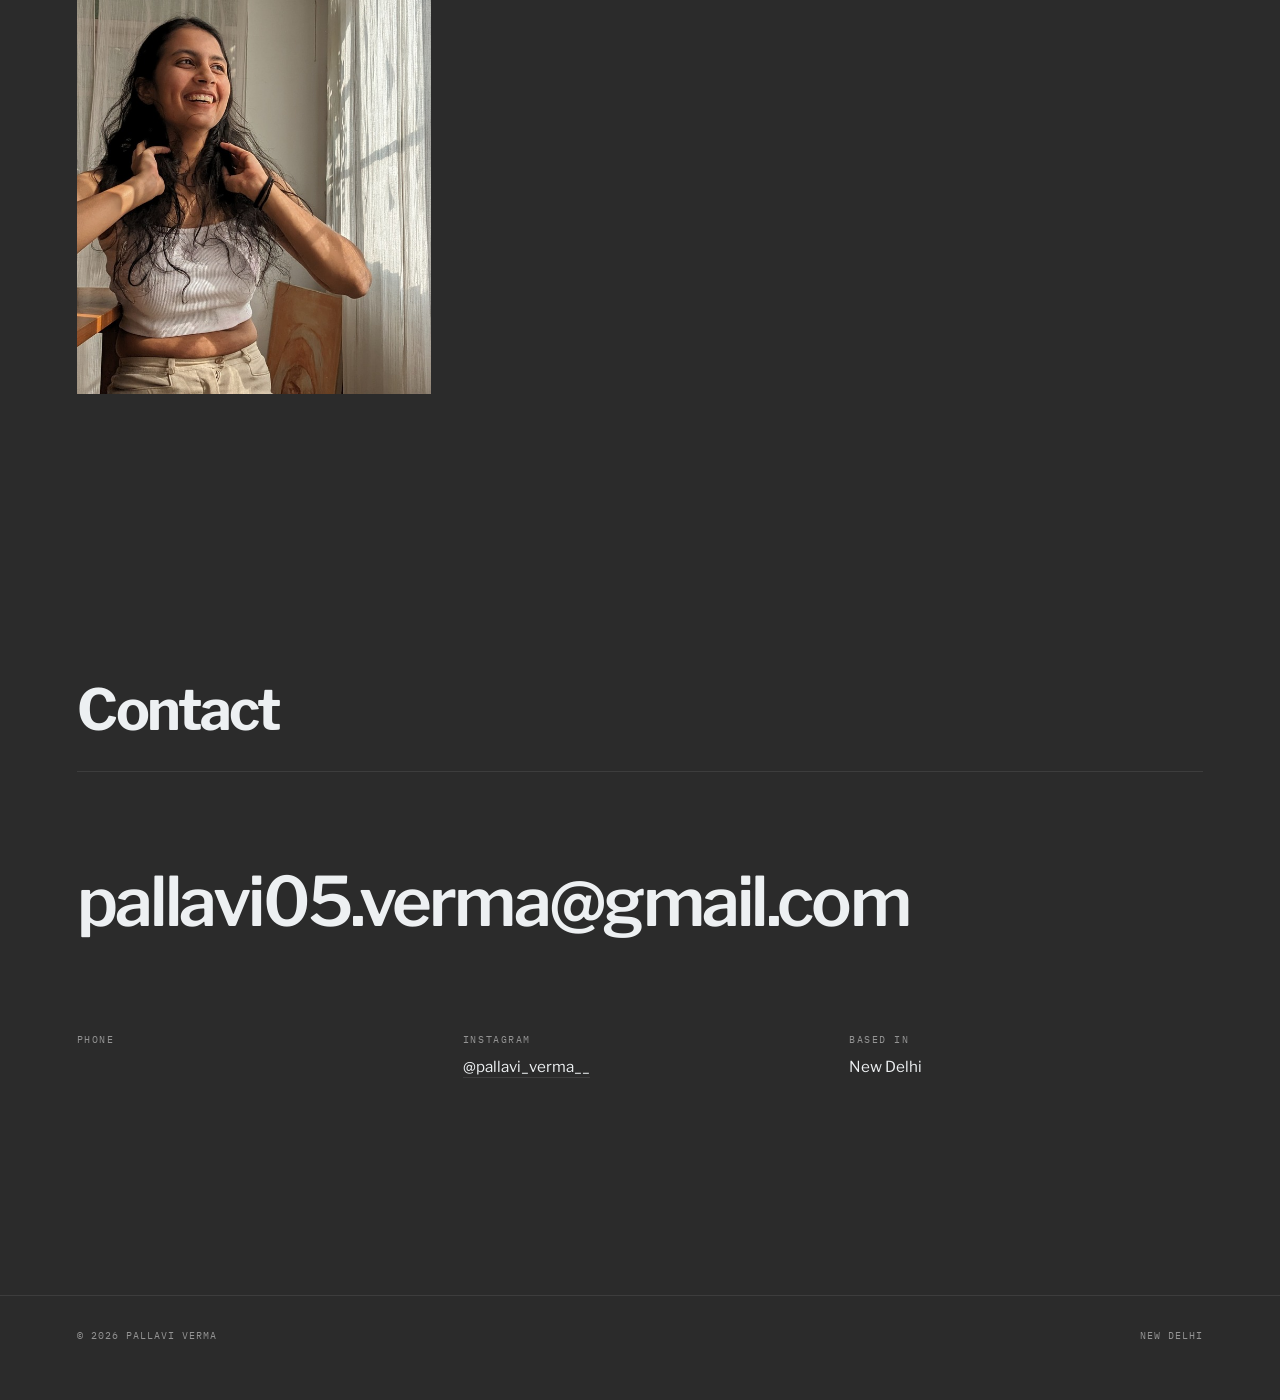
==== commit 9fc3524d: "Rebuild site [skip ci]" ====
--- a/index.html
+++ b/index.html
@@ -97,17 +97,32 @@
 <span class="work__time-label">50 min</span>
 </div>
 </article><article class="work reveal">
-<div class="work__media"><video src="assets/video/call-and-response.mp4" poster="assets/img/call-and-response.jpg" preload="metadata" controls playsinline></video></div>
-<div class="work__head">
-<h3 class="work__title"><a href="work/call-and-response/">Call and Response</a></h3>
-
-<span class="work__year">2024</span>
-</div>
-<p class="work__role">Performer</p>
-<p class="work__desc">An improvised collaborative performance that blends music and dance, examining our physical reactions to soundscapes present in both natural and urban environments. It investigates the interplay between dancers and musicians, contemplating the comfort we derive from birdsong contrasted with the discomfort of city noise.</p>
-<ul class="work__venues"><li>Max Muller Bhawan, Delhi Nov 2024</li></ul>
-
-
+<div class="work__media"><iframe src="https://www.youtube-nocookie.com/embed/drHSYq4deWQ" title="Sound of Jayamiti (Version 2)" loading="lazy" allow="accelerometer; clipboard-write; encrypted-media; gyroscope; picture-in-picture; web-share" allowfullscreen></iframe></div>
+<div class="work__head">
+<h3 class="work__title"><a href="work/sound-of-jayamiti-version-2/">Sound of Jayamiti (Version 2)</a></h3>
+
+<span class="work__year">2023</span>
+</div>
+<p class="work__role">Co Choreographer and Performer</p>
+<p class="work__desc">A duet choreography intersecting geometry, body percussion and experimentation with kathak bols.</p>
+
+
+
+</article><article class="work reveal">
+<div class="work__media"><iframe src="https://www.youtube-nocookie.com/embed/eK164lXf50k" title="Sound of Jyamiti" loading="lazy" allow="accelerometer; clipboard-write; encrypted-media; gyroscope; picture-in-picture; web-share" allowfullscreen></iframe></div>
+<div class="work__head">
+<h3 class="work__title"><a href="work/sound-of-jyamiti/">Sound of Jyamiti</a></h3>
+
+<span class="work__year">2022 – 2023</span>
+</div>
+<p class="work__role">Co-choreographer &amp; performer</p>
+<p class="work__desc">A duet piece exploring body percussion and experimentation with kathak bols.</p>
+<ul class="work__venues"><li>March Dance Festival, Chennai — 2023</li></ul>
+
+<div class="work__time">
+<span class="work__time-rule" style="--mins:120px"></span>
+<span class="work__time-label">30 min</span>
+</div>
 </article><article class="work reveal">
 <div class="work__media"><video src="assets/video/green-park.mp4" poster="assets/img/green-park.jpg" preload="metadata" controls playsinline></video></div>
 <div class="work__head">
@@ -121,20 +136,17 @@
 
 
 </article><article class="work reveal">
-<div class="work__media"><iframe src="https://www.youtube-nocookie.com/embed/eK164lXf50k" title="Sound of Jyamiti" loading="lazy" allow="accelerometer; clipboard-write; encrypted-media; gyroscope; picture-in-picture; web-share" allowfullscreen></iframe></div>
-<div class="work__head">
-<h3 class="work__title"><a href="work/sound-of-jyamiti/">Sound of Jyamiti</a></h3>
-
-<span class="work__year">2022 – 2023</span>
-</div>
-<p class="work__role">Co-choreographer &amp; performer</p>
-<p class="work__desc">A duet piece exploring body percussion and experimentation with kathak bols.</p>
-<ul class="work__venues"><li>March Dance Festival, Chennai — 2023</li></ul>
-
-<div class="work__time">
-<span class="work__time-rule" style="--mins:120px"></span>
-<span class="work__time-label">30 min</span>
-</div>
+<div class="work__media"><video src="assets/video/call-and-response.mp4" poster="assets/img/call-and-response.jpg" preload="metadata" controls playsinline></video></div>
+<div class="work__head">
+<h3 class="work__title"><a href="work/call-and-response/">Call and Response</a></h3>
+
+<span class="work__year">2024</span>
+</div>
+<p class="work__role">Performer</p>
+<p class="work__desc">An improvised collaborative performance that blends music and dance, examining our physical reactions to soundscapes present in both natural and urban environments. It investigates the interplay between dancers and musicians, contemplating the comfort we derive from birdsong contrasted with the discomfort of city noise.</p>
+<ul class="work__venues"><li>Max Muller Bhawan, Delhi Nov 2024</li></ul>
+
+
 </article><article class="work reveal">
 <div class="work__media"><img src="assets/img/terms-and-conditions.jpg" alt="Terms and Conditions Apply" loading="lazy" decoding="async"></div>
 <div class="work__head">
@@ -150,18 +162,6 @@
 <span class="work__time-rule" style="--mins:160px"></span>
 <span class="work__time-label">40 min</span>
 </div>
-</article><article class="work reveal">
-<div class="work__media"><iframe src="https://www.youtube-nocookie.com/embed/drHSYq4deWQ" title="Sound of Jayamiti (Version 2)" loading="lazy" allow="accelerometer; clipboard-write; encrypted-media; gyroscope; picture-in-picture; web-share" allowfullscreen></iframe></div>
-<div class="work__head">
-<h3 class="work__title"><a href="work/sound-of-jayamiti-version-2/">Sound of Jayamiti (Version 2)</a></h3>
-
-<span class="work__year">2026</span>
-</div>
-<p class="work__role">Co Choreographer and Performer</p>
-<p class="work__desc">A duet choreography intersecting geometry, body percussion and experimentation with kathak bols.</p>
-
-
-
 </article></div>
 </section><section class="section reveal" id="film">
 <div class="section__head">
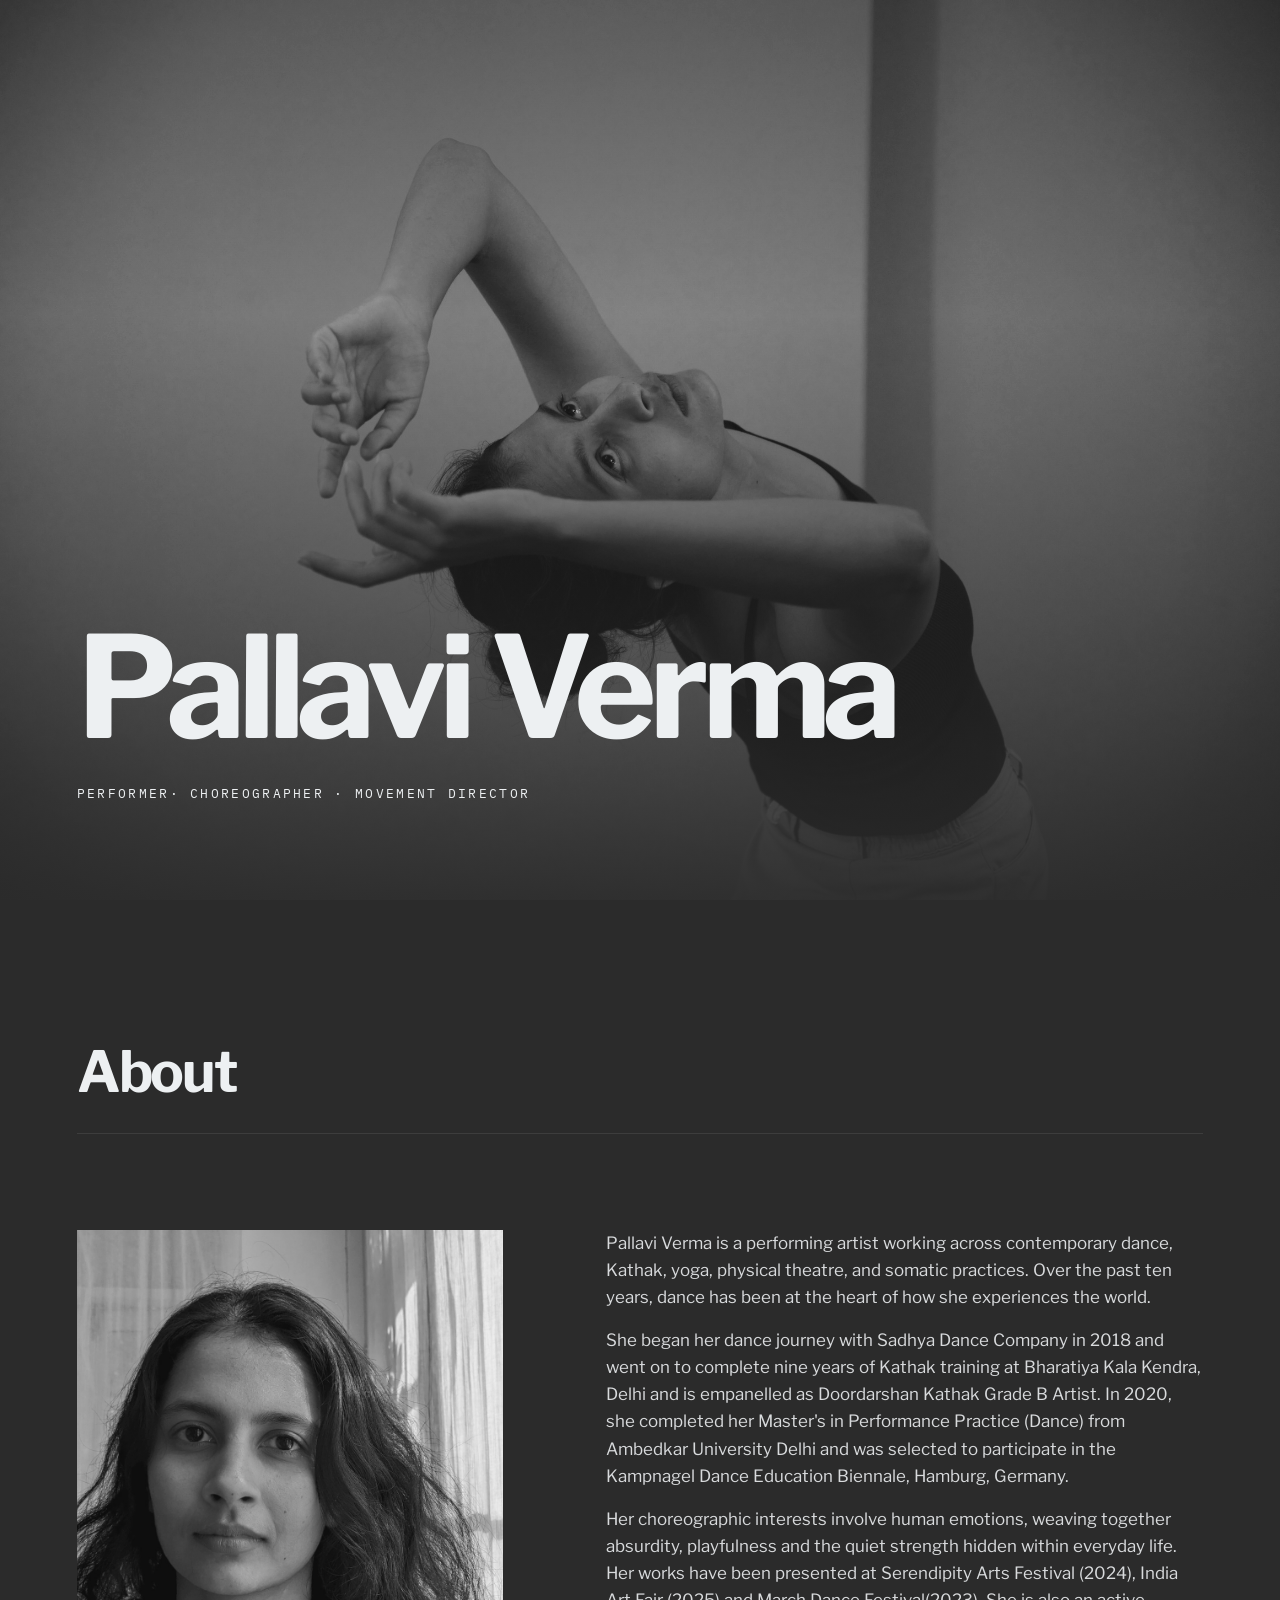
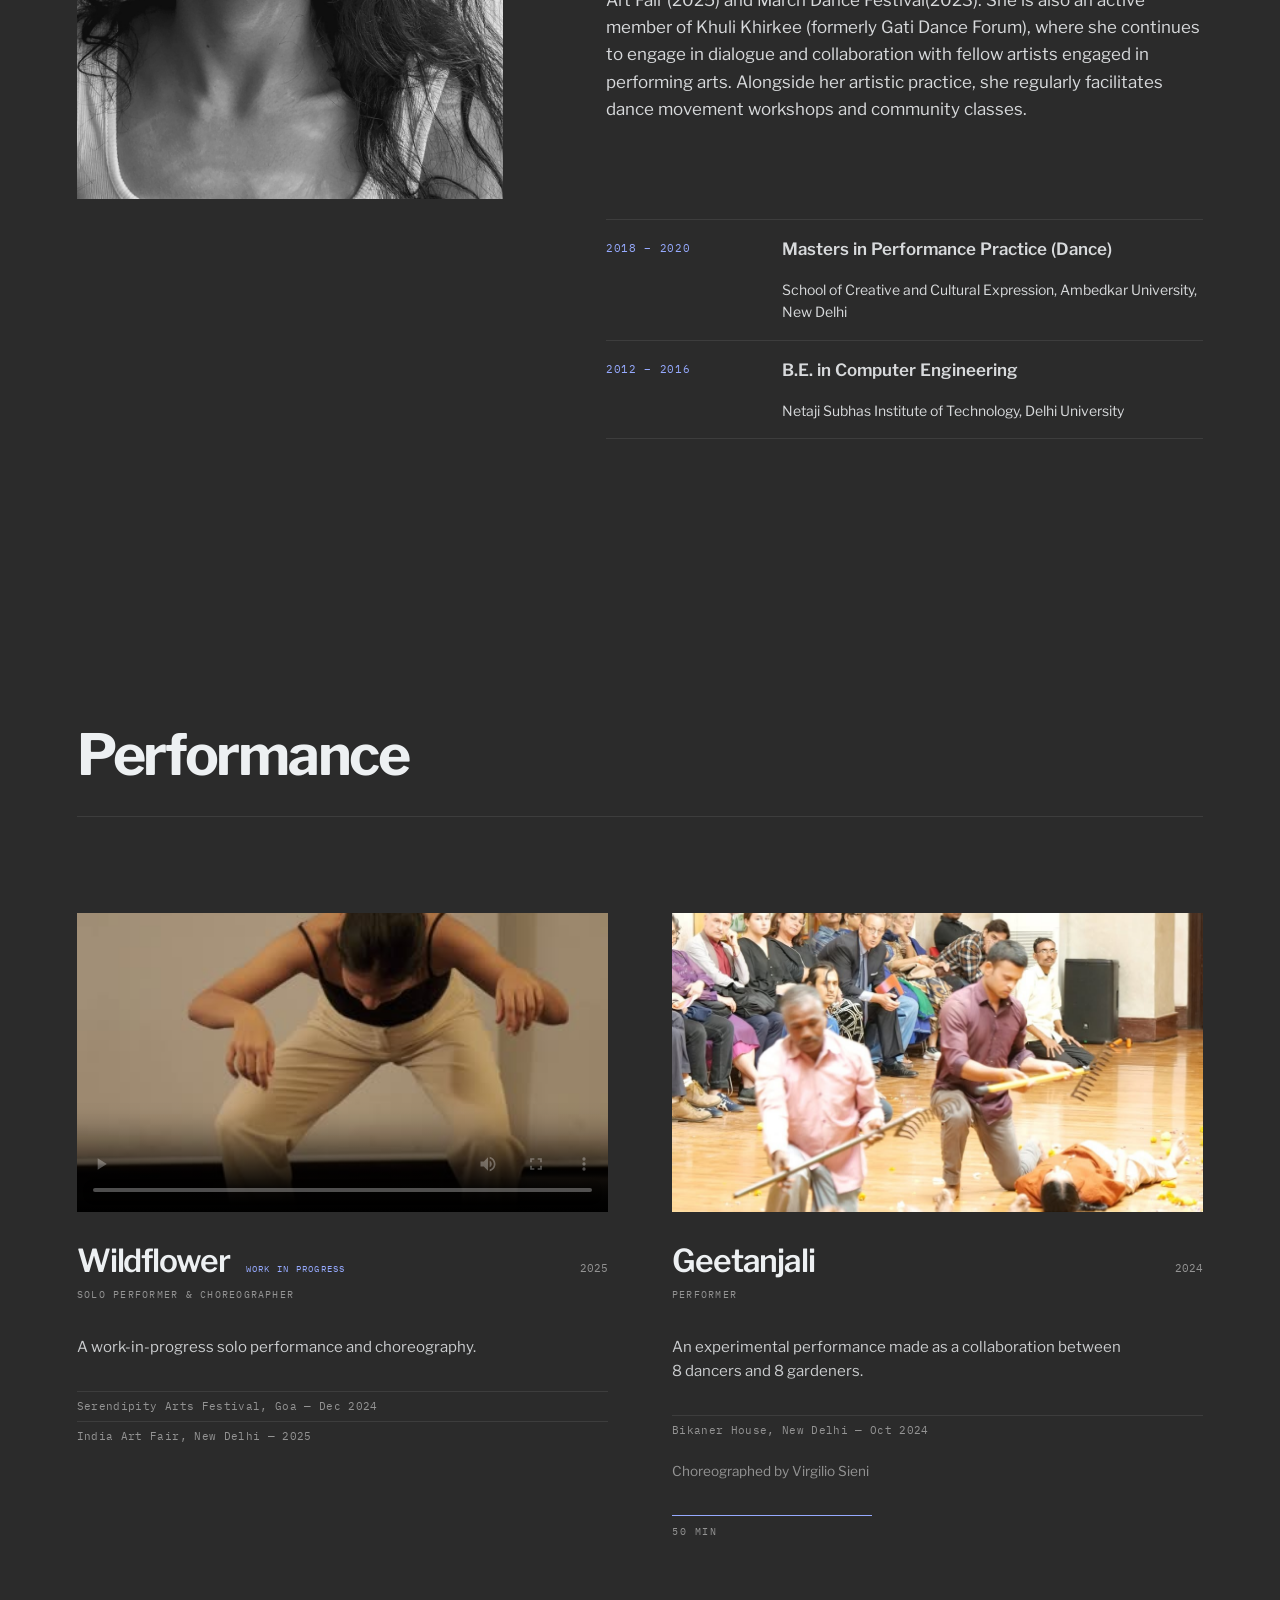
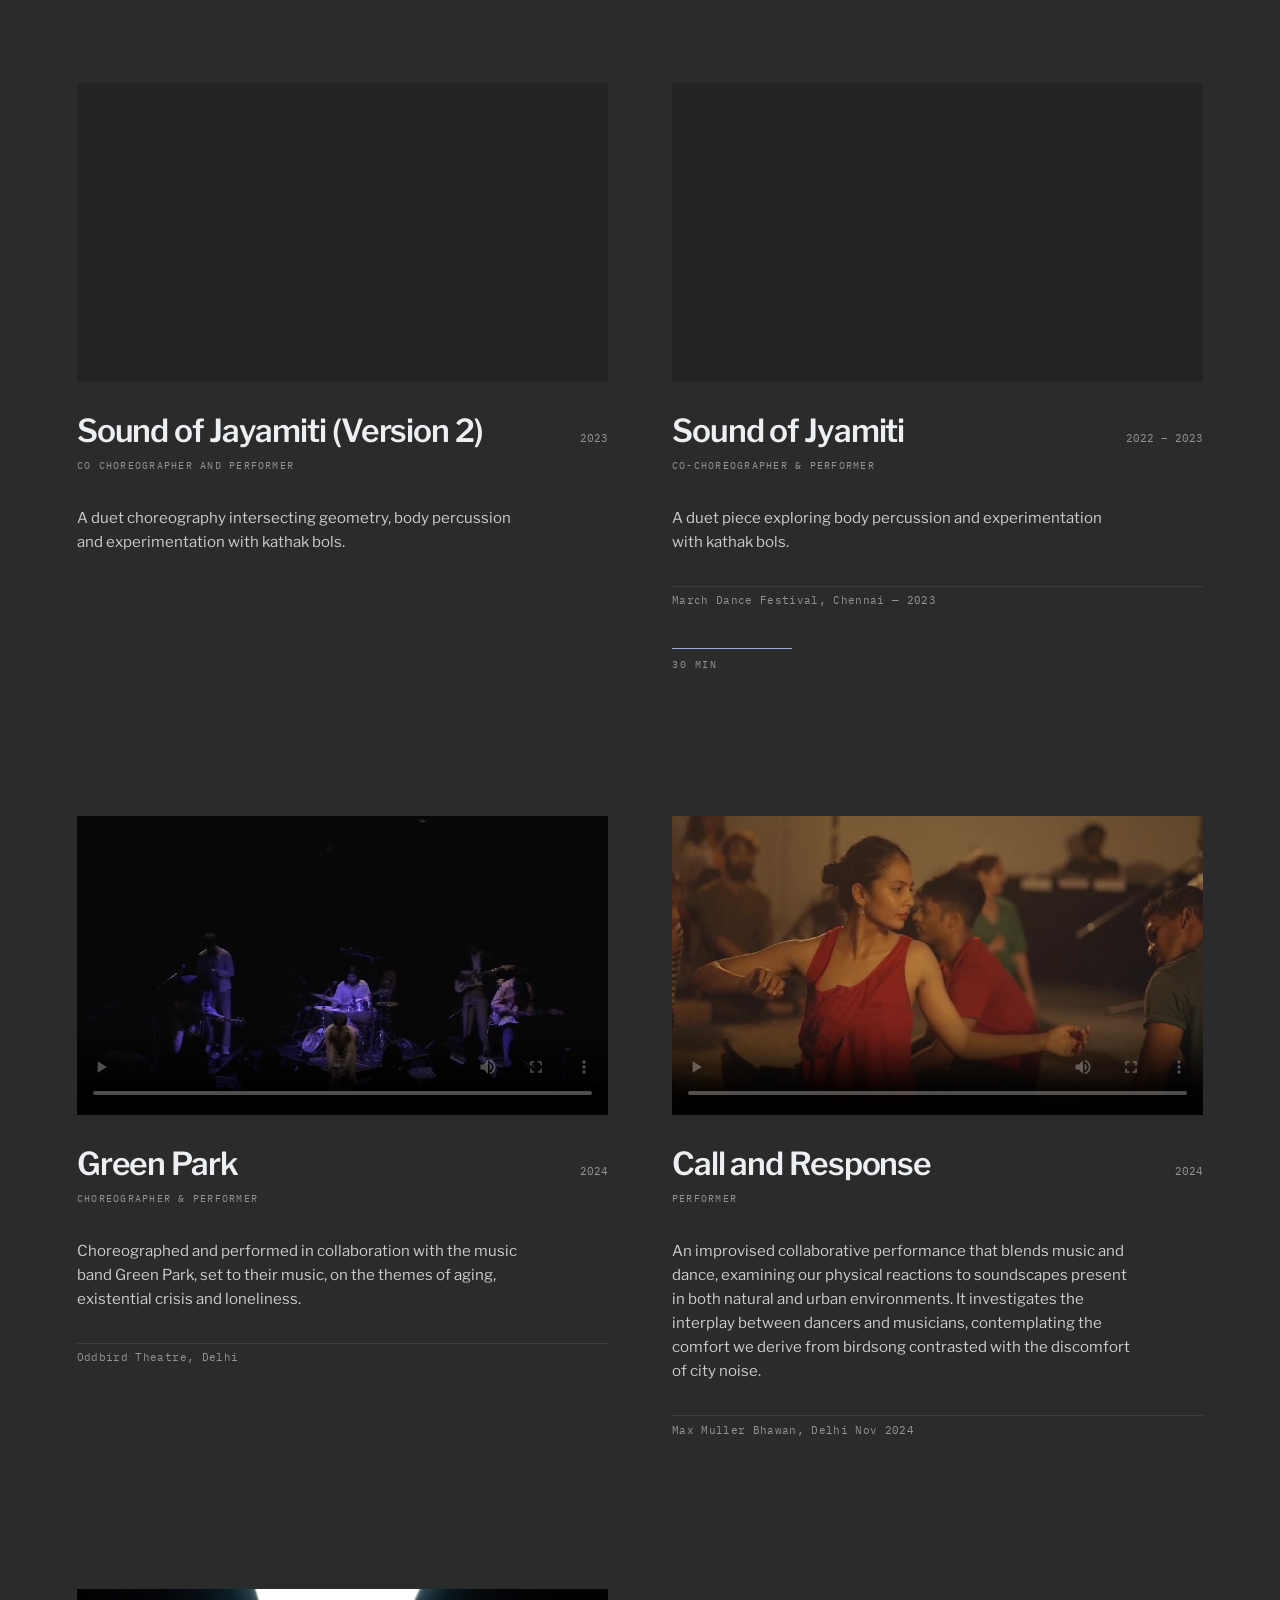
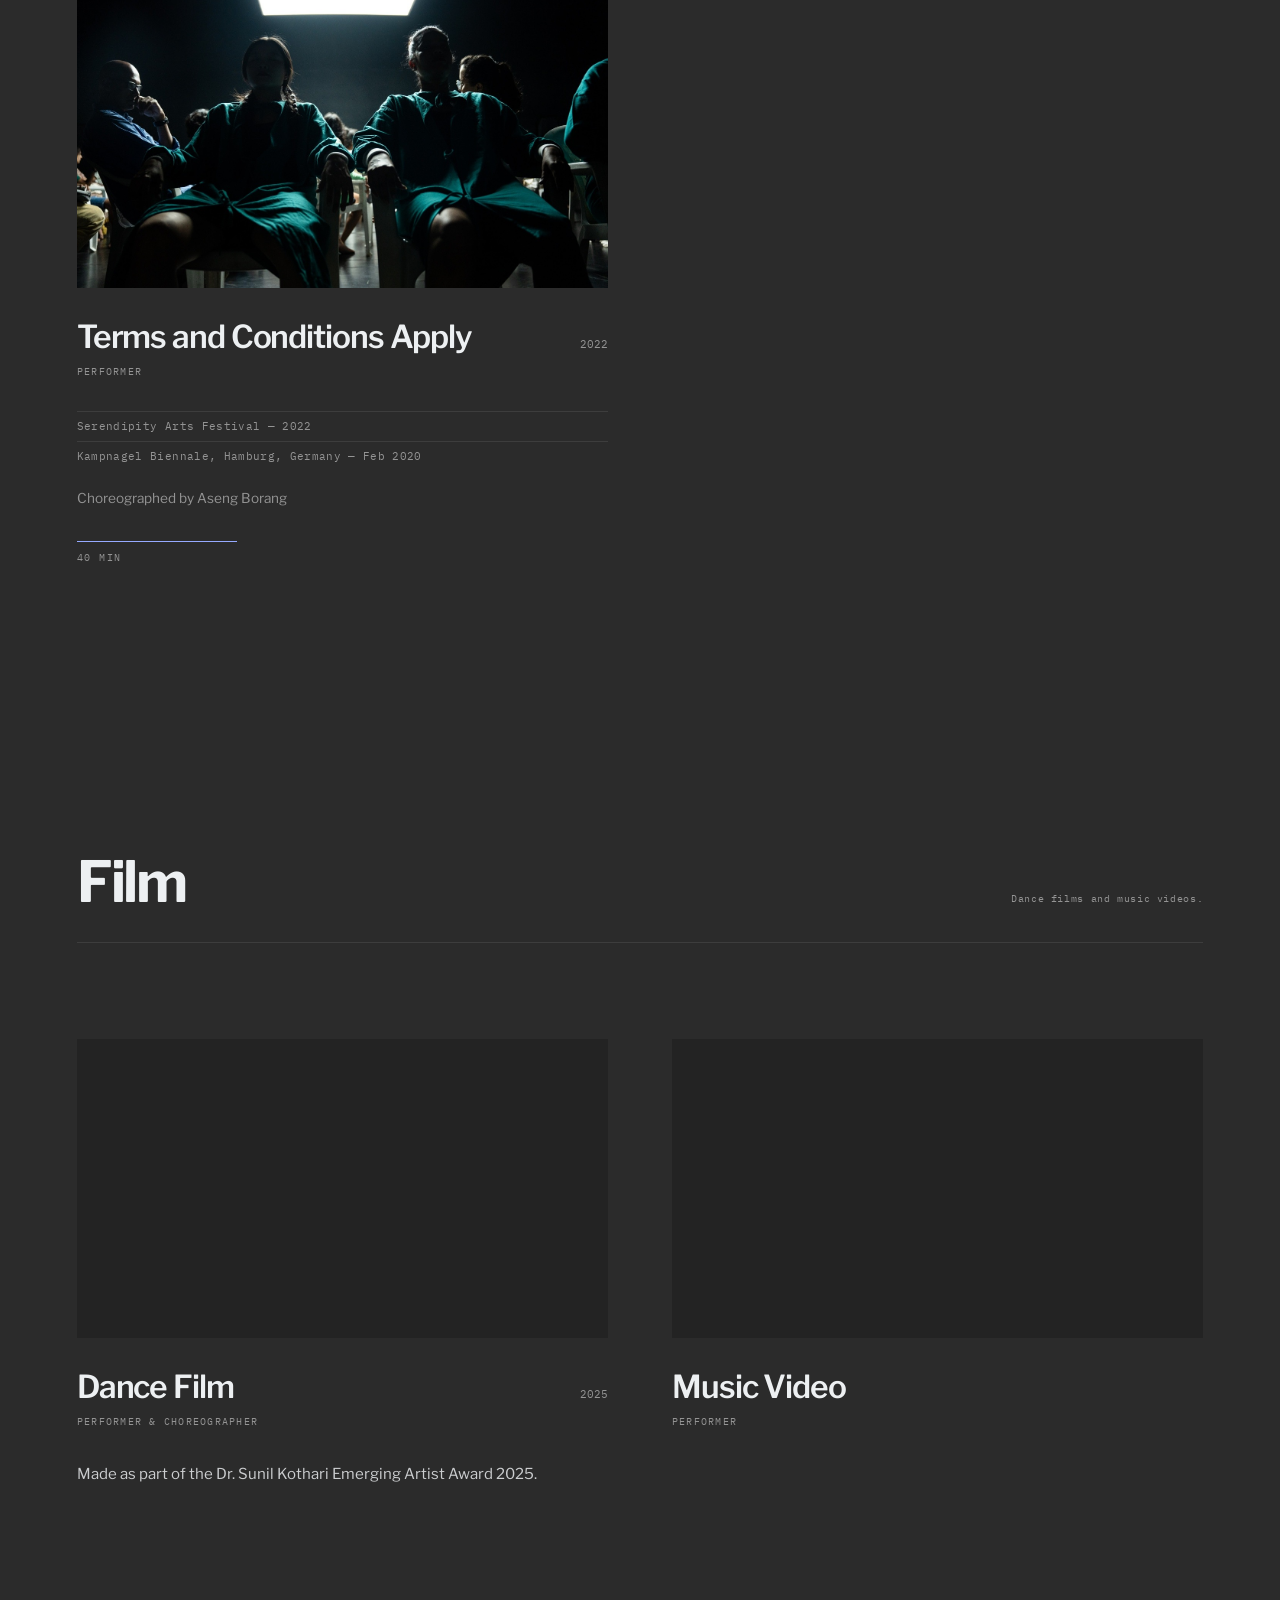
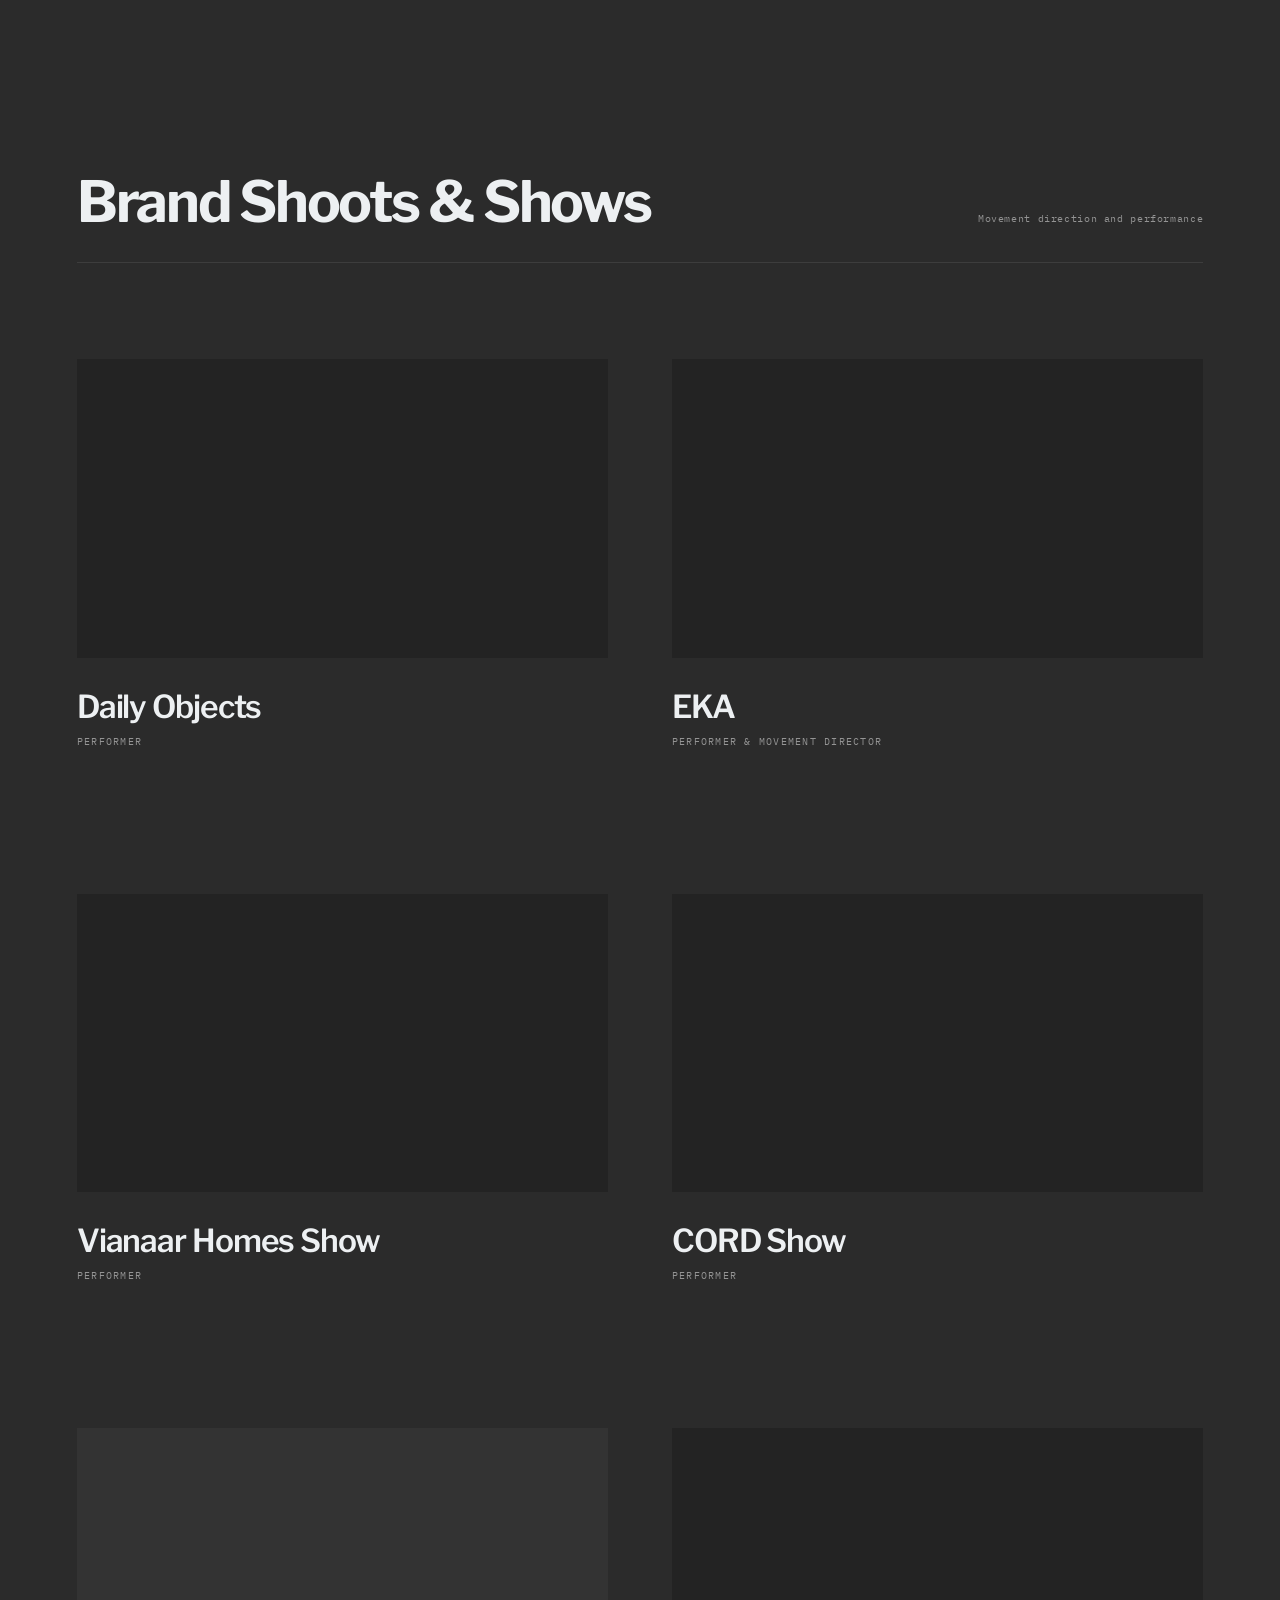
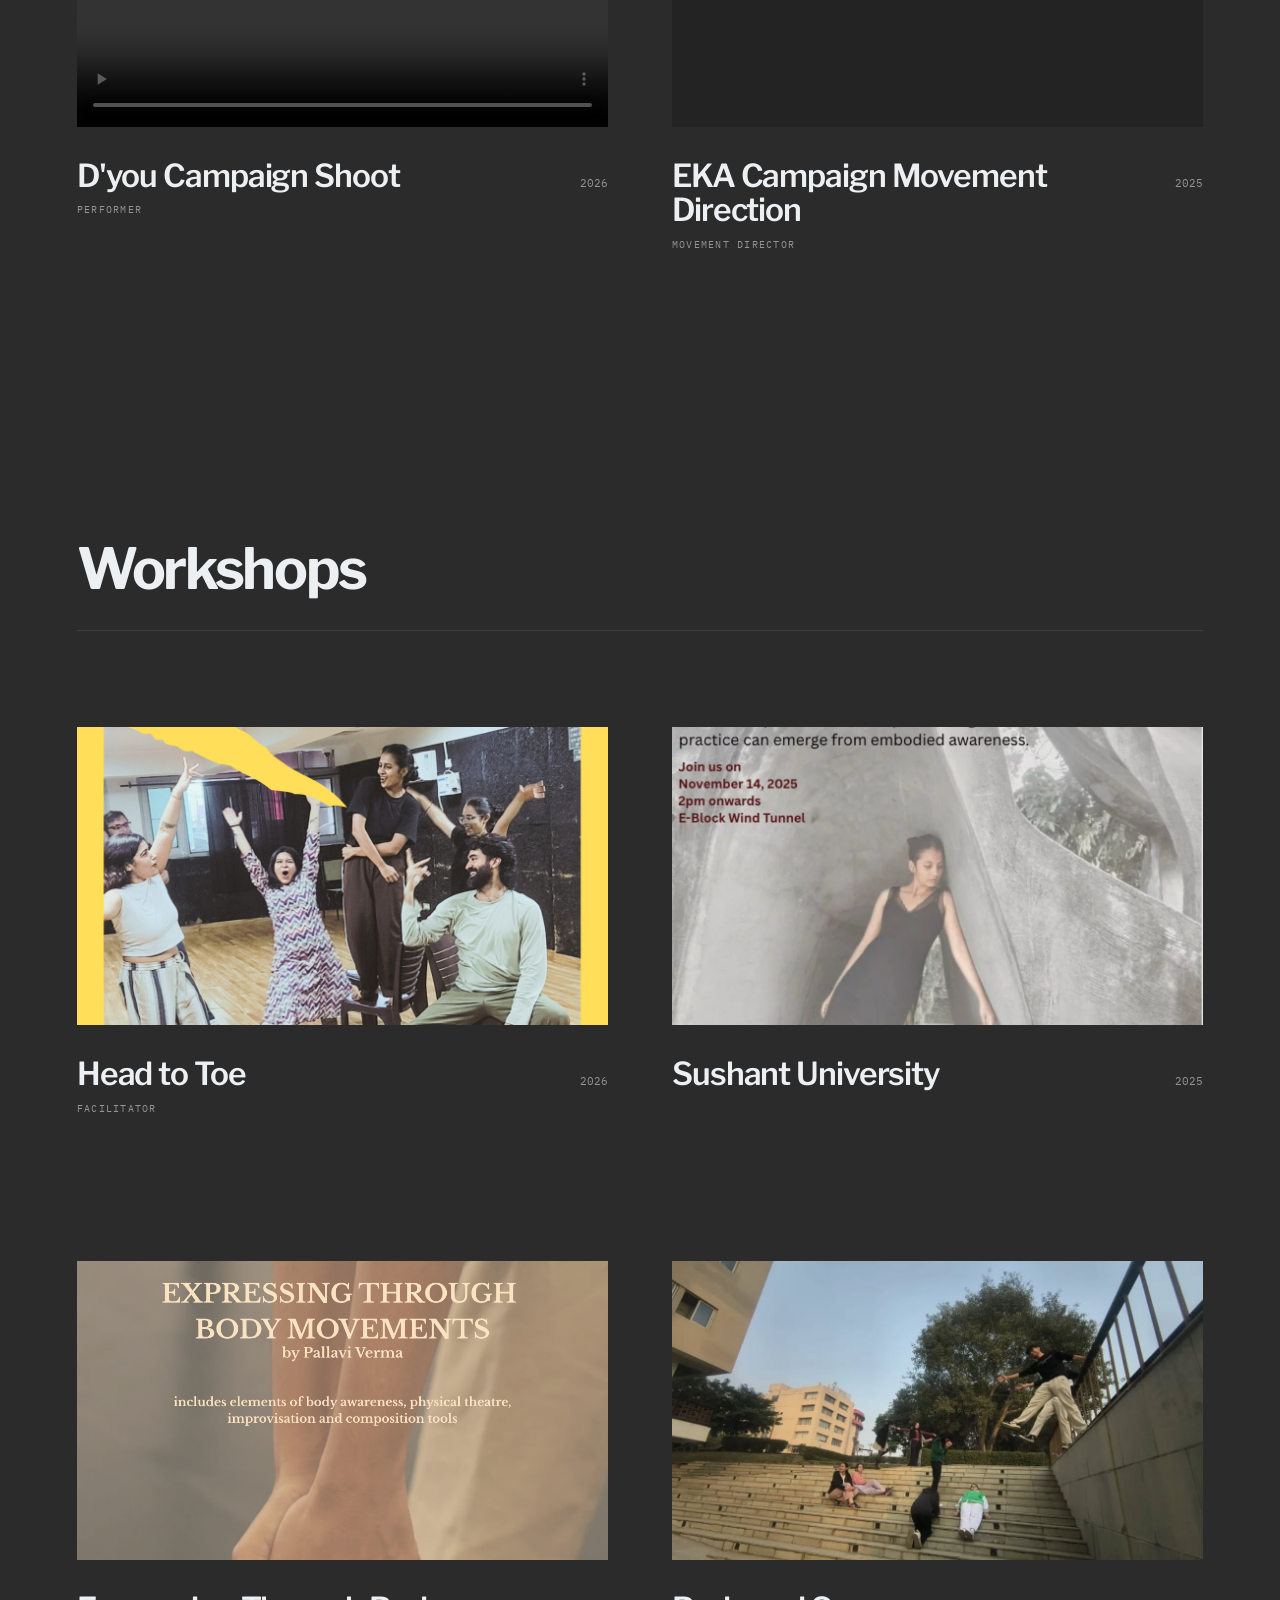
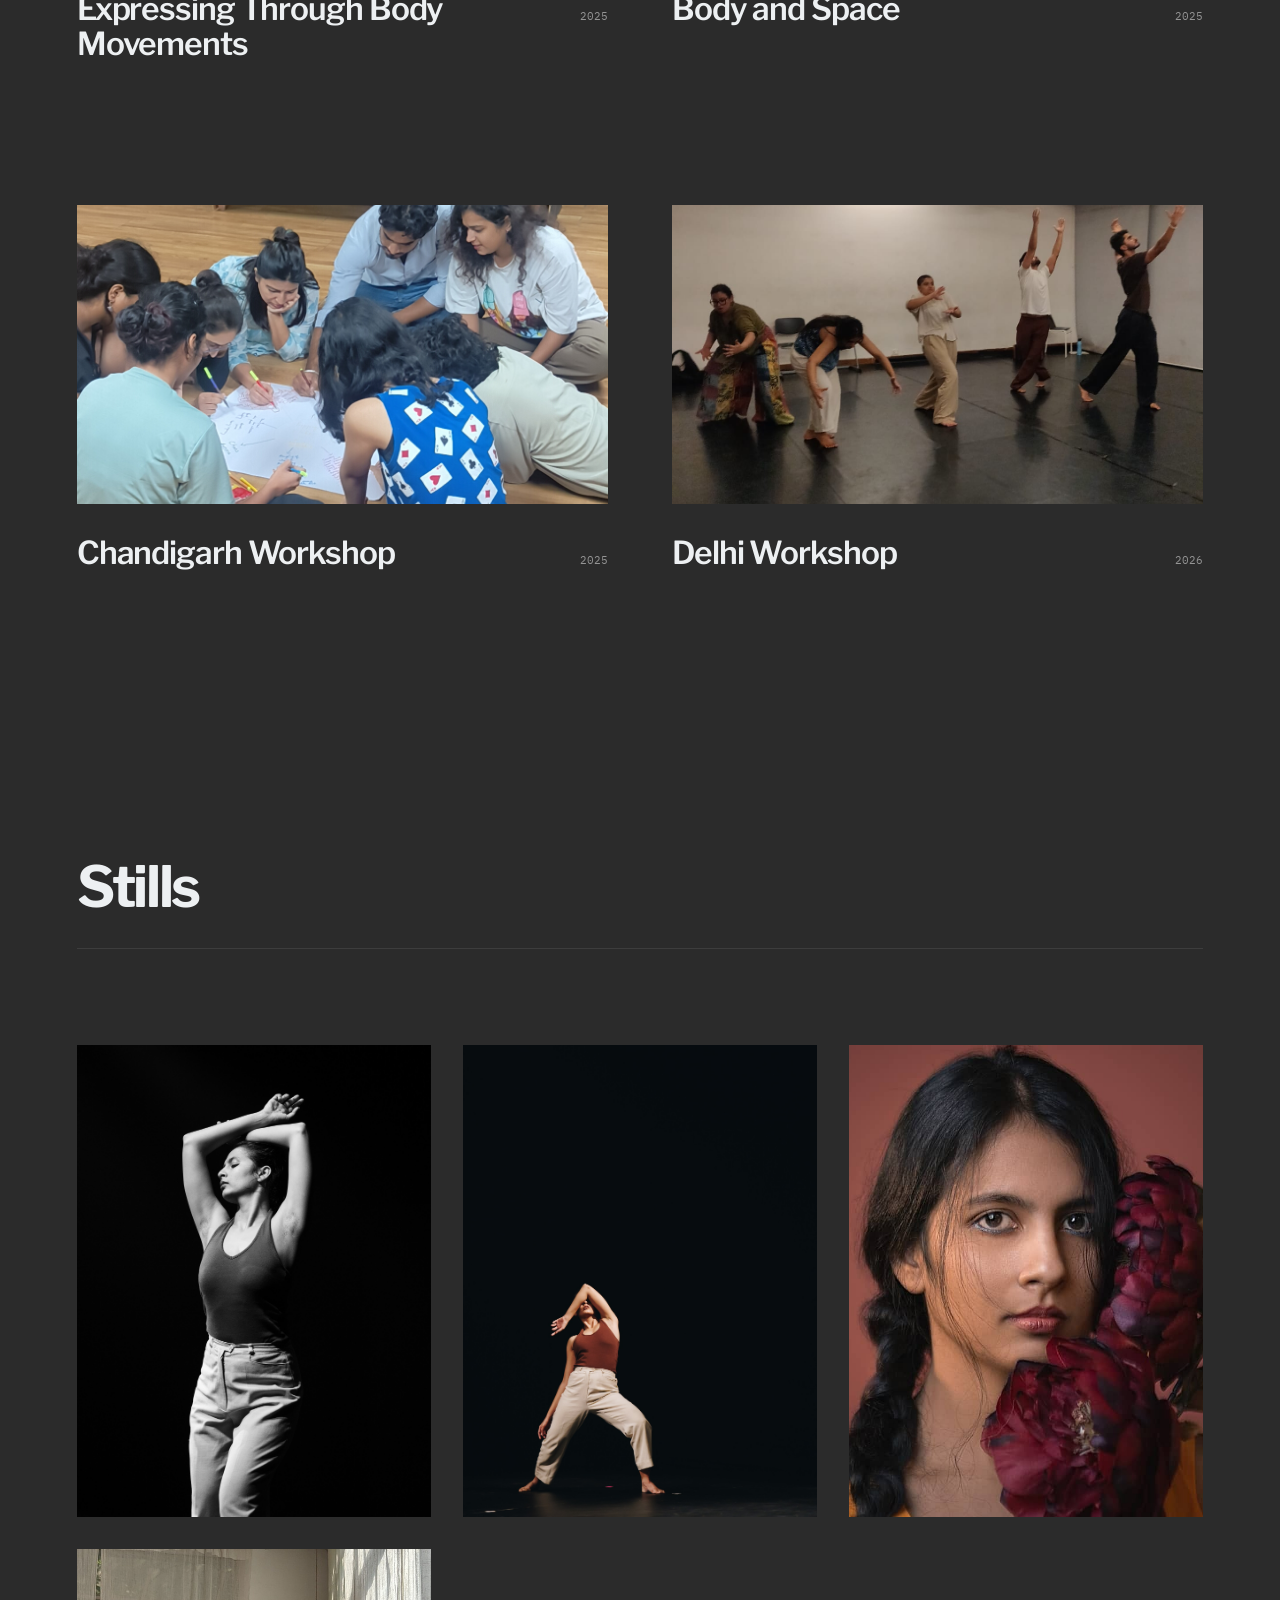
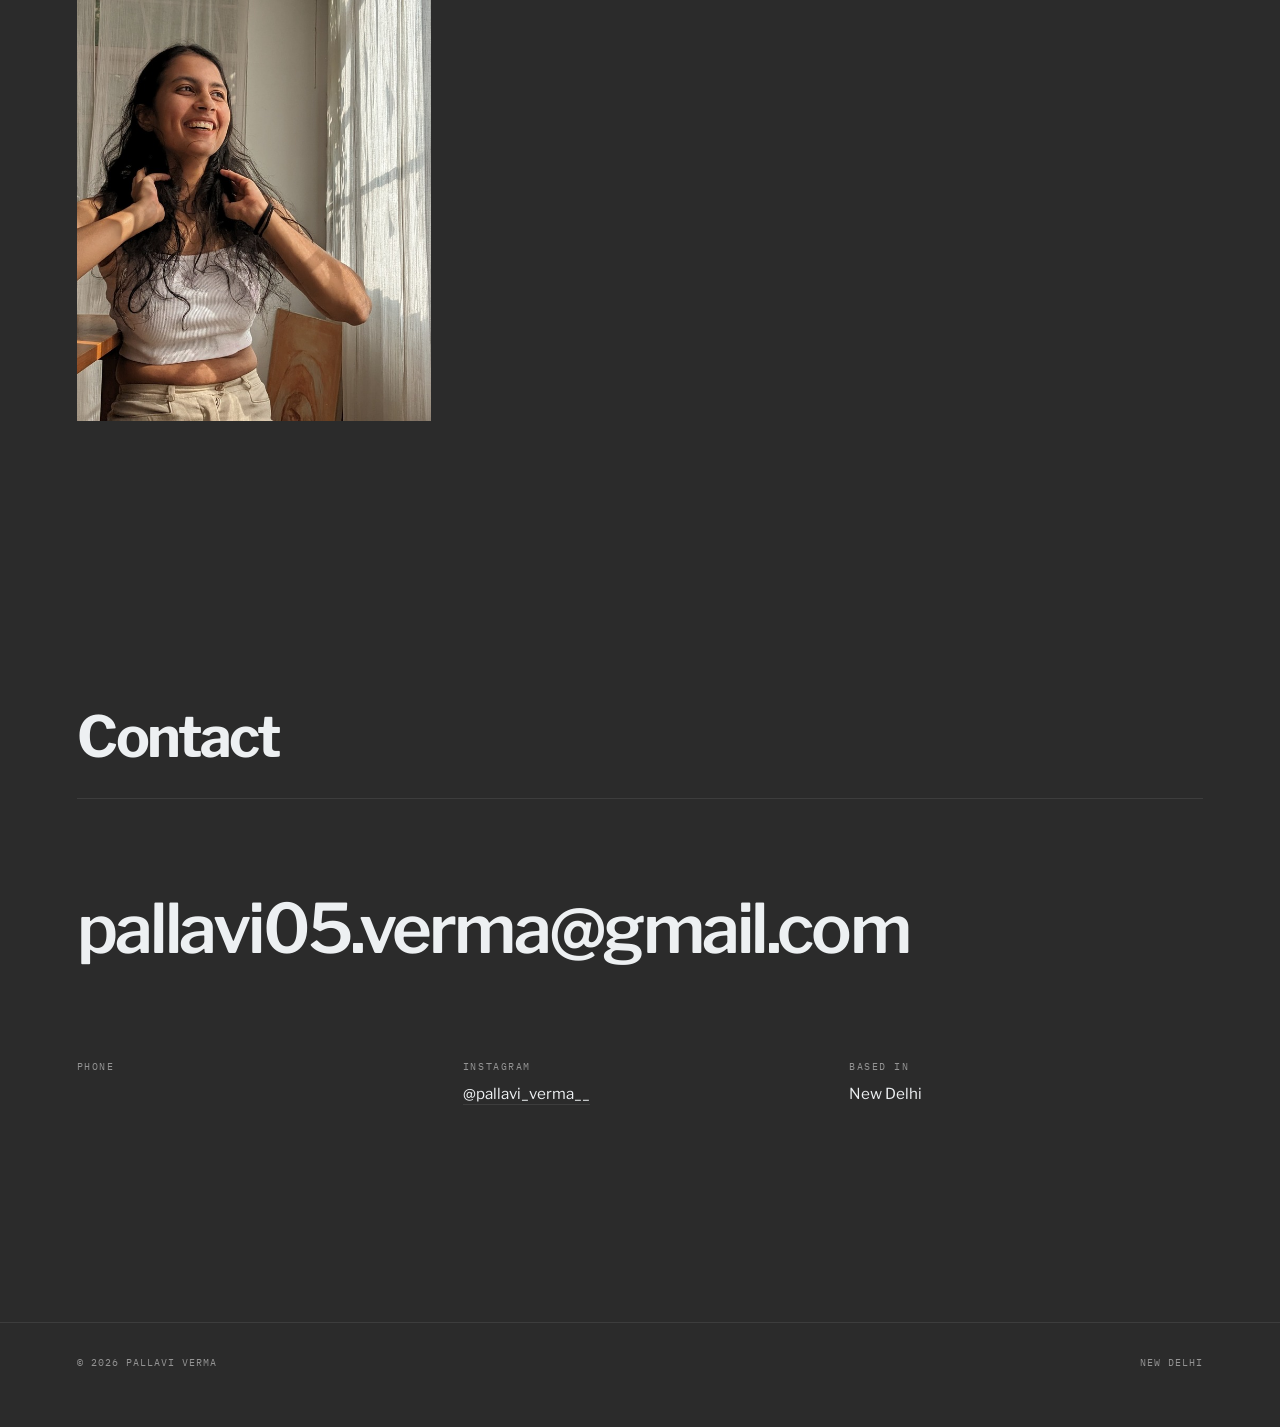
==== commit e674b0ee: "Rebuild site [skip ci]" ====
--- a/index.html
+++ b/index.html
@@ -44,7 +44,7 @@
 <div class="about">
 <div class="about__portrait"><img src="assets/img/about.jpg" alt="Pallavi Verma" loading="lazy" decoding="async"></div>
 <div class="about__body">
-<p>Pallavi Verma is a performing artist working across contemporary dance, Kathak, yoga, physical theatre, and somatic practices. Over the past ten years, dance has been at the heart of how she experiences the world.</p><p>She began her dance journey with Sadhya Dance Company in 2018 and went on to complete nine years of Kathak training at Bharatiya Kala Kendra, Delhi. In 2020, she completed her Master's in Performance Practice (Dance) from Ambedkar University Delhi and was selected to participate in the Kampnagel Dance Education Biennale, Hamburg, Germany.</p><p>Her choreographic interests involve human emotions, weaving together absurdity, playfulness and the quiet strength hidden within everyday life. Her works have been presented at Serendipity Arts Festival (2024), India Art Fair (2025) and March Dance Festival(2023). She is also an active member of Khuli Khirkee (formerly Gati Dance Forum), where she continues to engage in dialogue and collaboration with fellow artists engaged in performing arts. Alongside her artistic practice, she regularly facilitates dance movement workshops and community classes.</p>
+<p>Pallavi Verma is a performing artist working across contemporary dance, Kathak, yoga, physical theatre, and somatic practices. Over the past ten years, dance has been at the heart of how she experiences the world.</p><p>She began her dance journey with Sadhya Dance Company in 2018 and went on to complete nine years of Kathak training at Bharatiya Kala Kendra, Delhi and is empanelled as Doordarshan Kathak Grade B Artist. In 2020, she completed her Master's in Performance Practice (Dance) from Ambedkar University Delhi and was selected to participate in the Kampnagel Dance Education Biennale, Hamburg, Germany.</p><p>Her choreographic interests involve human emotions, weaving together absurdity, playfulness and the quiet strength hidden within everyday life. Her works have been presented at Serendipity Arts Festival (2024), India Art Fair (2025) and March Dance Festival(2023). She is also an active member of Khuli Khirkee (formerly Gati Dance Forum), where she continues to engage in dialogue and collaboration with fellow artists engaged in performing arts. Alongside her artistic practice, she regularly facilitates dance movement workshops and community classes.</p>
 <div class="edu">
 <div class="edu__row">
 <div class="edu__years">2018 – 2020</div>
